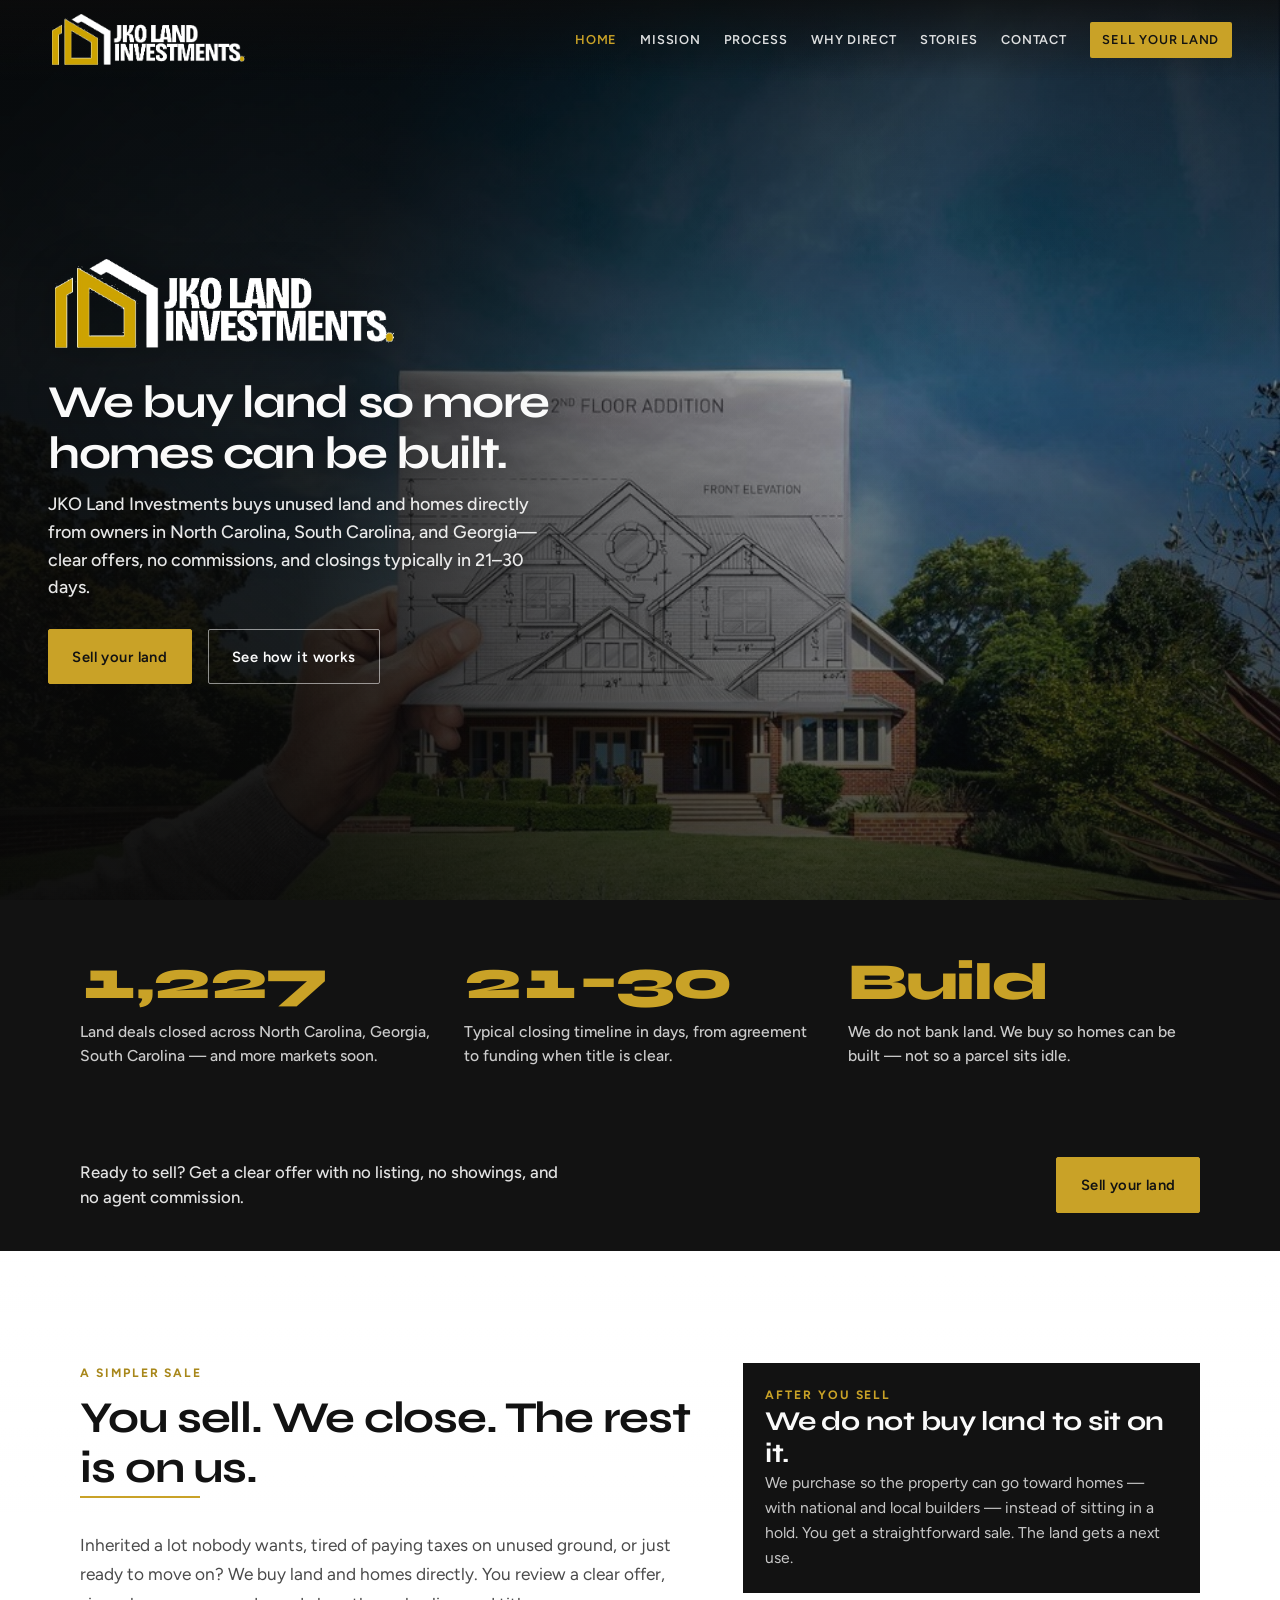
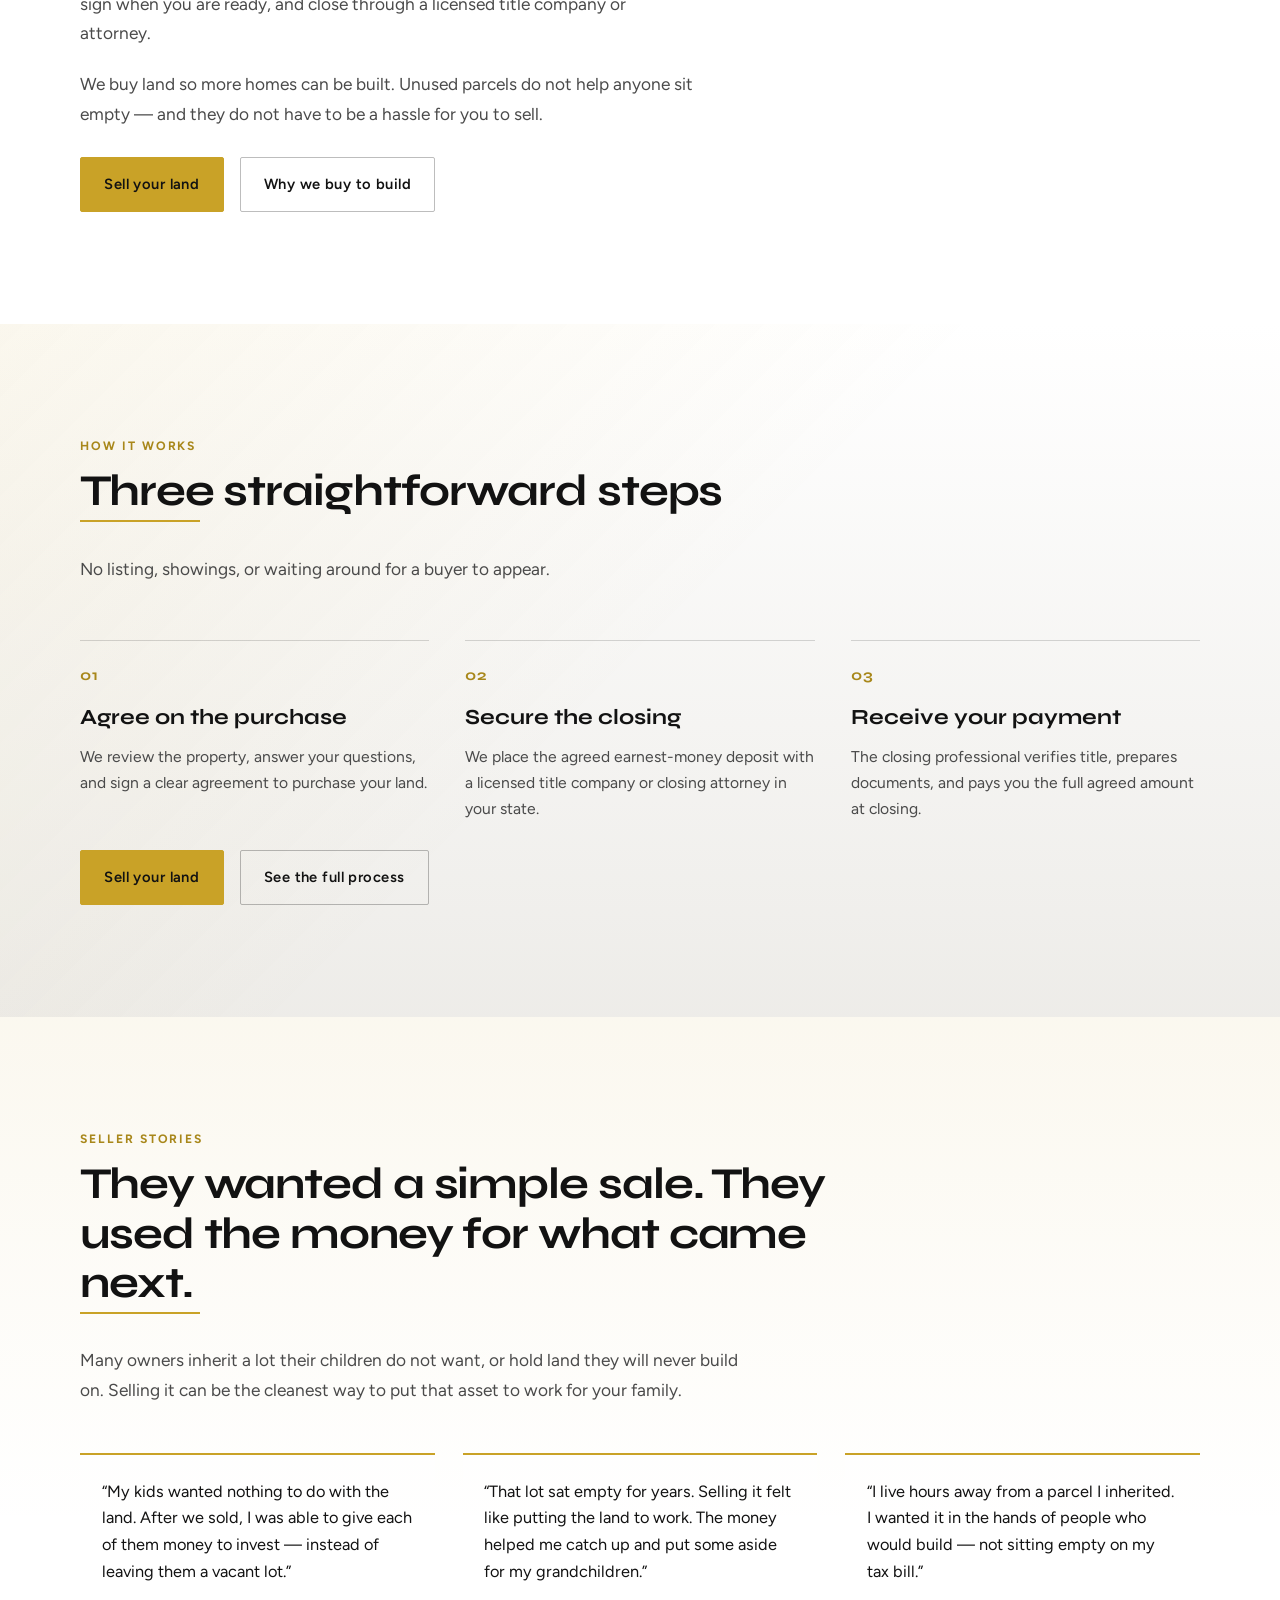
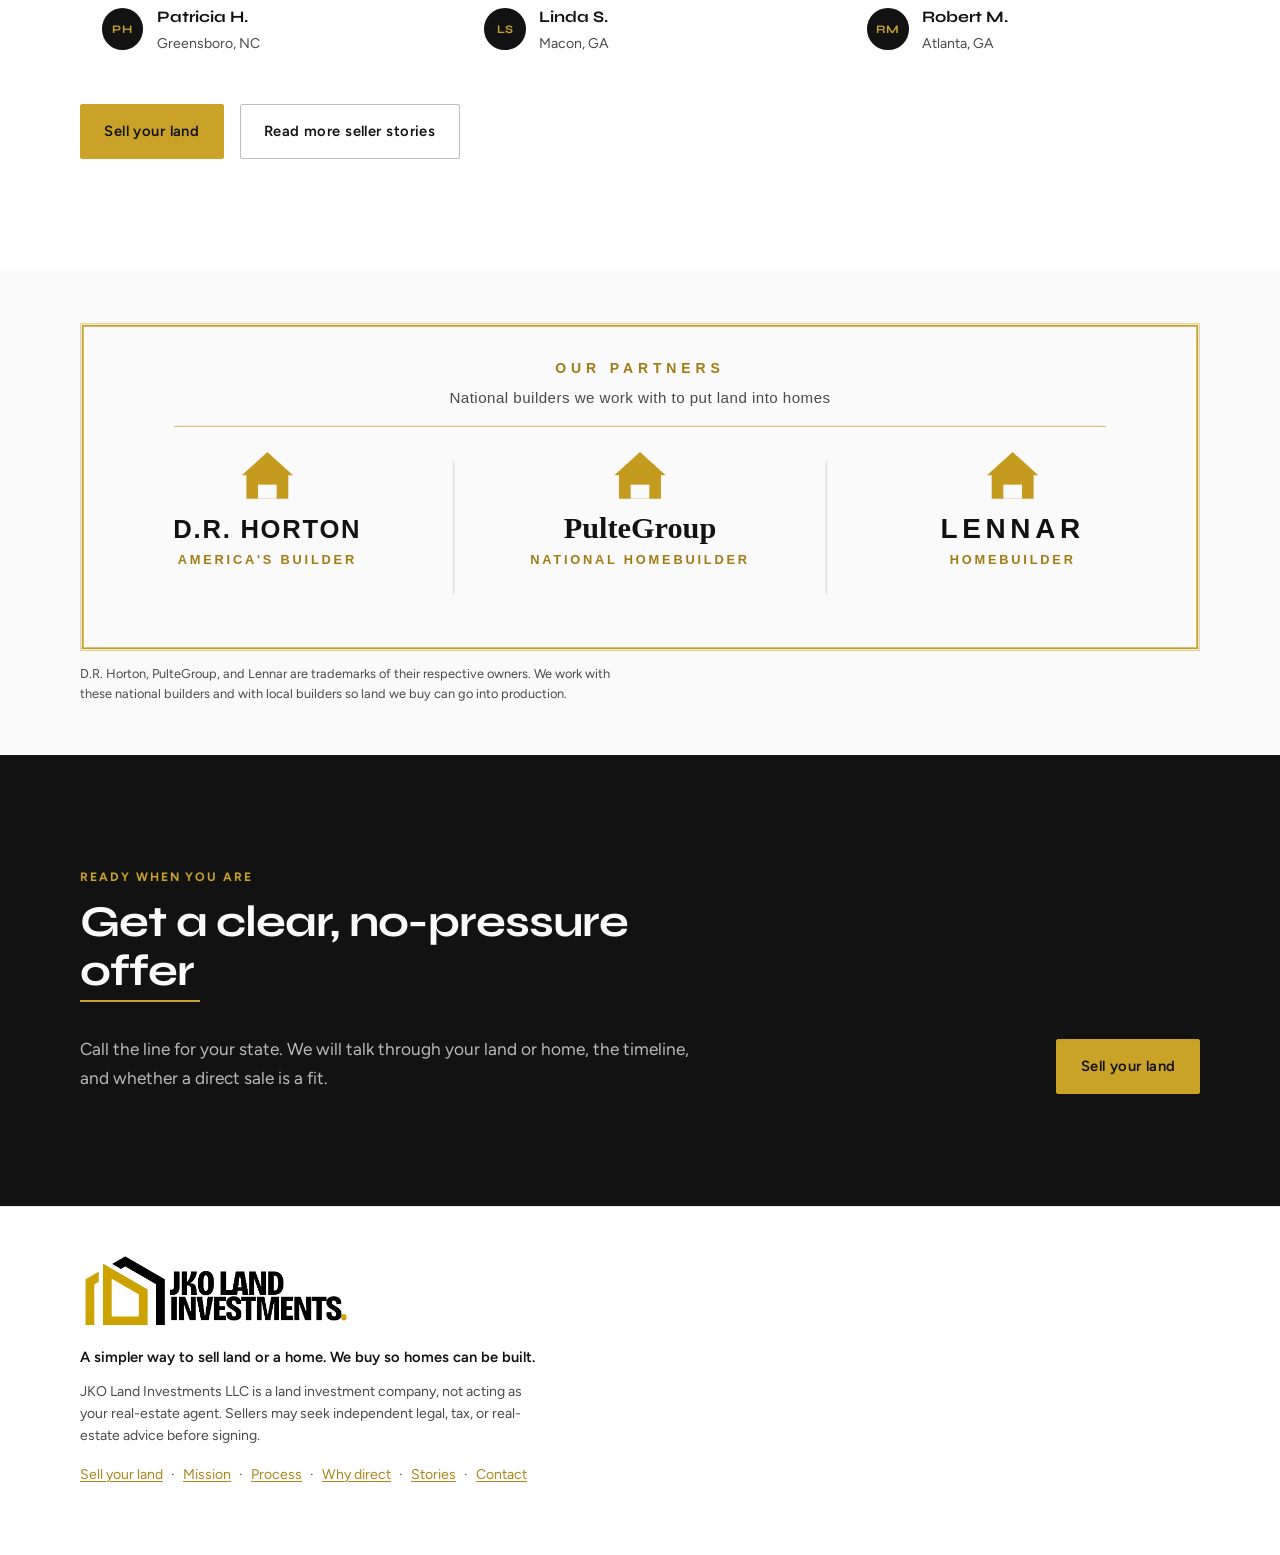
==== index.html @ 787c2e0c "Point SEO canonicals and sitemap at jkolandinvestments.com. Co-authored-by: Cursor <cursoragent@curs" ====
<!DOCTYPE html>
<html lang="en">
  <head>
    <meta charset="UTF-8" />
    <meta name="viewport" content="width=device-width, initial-scale=1.0" />
    <script>
      document.documentElement.classList.add("js");
    </script>
    <title>We Buy Land in NC, SC &amp; GA | JKO Land Investments</title>
    <meta
      name="description"
      content="JKO Land Investments buys unused land and homes directly from owners in North Carolina, South Carolina, and Georgia. Clear offers, no commissions, and typical closings in 21–30 days—so more homes can be built."
    />
    <meta
      name="keywords"
      content="sell land, buy land, we buy land, North Carolina, South Carolina, Georgia, vacant land, sell lot, cash offer for land, JKO Land Investments"
    />
    <link rel="canonical" href="https://jkolandinvestments.com/" />
    <meta name="robots" content="index, follow" />
    <meta property="og:type" content="website" />
    <meta property="og:site_name" content="JKO Land Investments" />
    <meta property="og:locale" content="en_US" />
    <meta property="og:url" content="https://jkolandinvestments.com/" />
    <meta
      property="og:title"
      content="We Buy Land in NC, SC &amp; GA | JKO Land Investments"
    />
    <meta
      property="og:description"
      content="Sell unused land or a home directly to JKO Land Investments. Clear offers, no agent commissions, typical 21–30 day closings in North Carolina, South Carolina, and Georgia."
    />
    <meta property="og:image" content="https://jkolandinvestments.com/assets/hero.jpg" />
    <meta property="og:image:alt" content="JKO Land Investments — we buy land so more homes can be built" />
    <meta name="twitter:card" content="summary_large_image" />
    <meta
      name="twitter:title"
      content="We Buy Land in NC, SC &amp; GA | JKO Land Investments"
    />
    <meta
      name="twitter:description"
      content="Sell unused land or a home directly to JKO Land Investments. Clear offers, no commissions, typical 21–30 day closings."
    />
    <meta name="twitter:image" content="https://jkolandinvestments.com/assets/hero.jpg" />
    <link rel="icon" href="assets/logo.png" type="image/png" />
    <link rel="apple-touch-icon" href="assets/logo.png" />
    <script type="application/ld+json">
      {
        "@context": "https://schema.org",
        "@graph": [
          {
            "@type": "Organization",
            "@id": "https://jkolandinvestments.com/#organization",
            "name": "JKO Land Investments",
            "alternateName": "JKO Land Investments LLC",
            "legalName": "JKO Land Investments LLC",
            "url": "https://jkolandinvestments.com/",
            "logo": "https://jkolandinvestments.com/assets/logo.png",
            "image": "https://jkolandinvestments.com/assets/hero.jpg",
            "description": "JKO Land Investments is a land investment company that buys unused land and homes directly from owners in North Carolina, South Carolina, and Georgia so more homes can be built. Clear offers, no listing commissions, and closings through a licensed title company or attorney—typically in 21–30 days.",
            "areaServed": [
              { "@type": "State", "name": "North Carolina" },
              { "@type": "State", "name": "South Carolina" },
              { "@type": "State", "name": "Georgia" }
            ],
            "contactPoint": [
              {
                "@type": "ContactPoint",
                "telephone": "+1-980-777-7839",
                "contactType": "sales",
                "areaServed": "US-NC",
                "availableLanguage": "English"
              },
              {
                "@type": "ContactPoint",
                "telephone": "+1-470-970-6388",
                "contactType": "sales",
                "areaServed": "US-GA",
                "availableLanguage": "English"
              },
              {
                "@type": "ContactPoint",
                "telephone": "+1-854-746-9535",
                "contactType": "sales",
                "areaServed": "US-SC",
                "availableLanguage": "English"
              }
            ],
            "knowsAbout": [
              "buying vacant land",
              "direct land purchase",
              "selling inherited land",
              "residential land for home building"
            ]
          },
          {
            "@type": "WebSite",
            "@id": "https://jkolandinvestments.com/#website",
            "url": "https://jkolandinvestments.com/",
            "name": "JKO Land Investments",
            "description": "We buy land in North Carolina, South Carolina, and Georgia so more homes can be built.",
            "publisher": { "@id": "https://jkolandinvestments.com/#organization" },
            "inLanguage": "en-US"
          },
          {
            "@type": "WebPage",
            "@id": "https://jkolandinvestments.com/#webpage",
            "url": "https://jkolandinvestments.com/",
            "name": "We Buy Land in NC, SC & GA | JKO Land Investments",
            "isPartOf": { "@id": "https://jkolandinvestments.com/#website" },
            "about": { "@id": "https://jkolandinvestments.com/#organization" },
            "description": "JKO Land Investments buys unused land and homes directly from owners in North Carolina, South Carolina, and Georgia. Clear offers, no commissions, and typical closings in 21–30 days—so more homes can be built.",
            "inLanguage": "en-US"
          }
        ]
      }
    </script>
    <link rel="preconnect" href="https://fonts.googleapis.com" />
    <link rel="preconnect" href="https://fonts.gstatic.com" crossorigin />
    <link
      href="https://fonts.googleapis.com/css2?family=Figtree:wght@400;500;600;700&family=Syne:wght@600;700;800&display=swap"
      rel="stylesheet"
    />
    <link rel="stylesheet" href="styles.css?v=20260908jko" />
    <script defer src="script.js?v=20260908jko"></script>
  </head>
  <body>
    <a class="skip-link" href="#main">Skip to content</a>
    <header class="site-header site-header-home" data-header>
      <a class="site-brand" href="index.html" aria-label="JKO Land Investments home">
        <img
          class="brand-light"
          src="assets/logo-light.png"
          alt=""
          width="799"
          height="318"
        />
        <img
          class="brand-dark"
          src="assets/logo.png"
          alt=""
          width="799"
          height="318"
        />
      </a>
      <button
        class="nav-toggle"
        type="button"
        aria-expanded="false"
        aria-controls="site-nav"
        aria-label="Open menu"
      >
        <span class="nav-toggle-bars" aria-hidden="true">
          <span></span><span></span><span></span>
        </span>
      </button>
      <nav id="site-nav" class="site-nav" aria-label="Primary">
        <a href="index.html" aria-current="page">Home</a>
        <a href="mission.html">Mission</a>
        <a href="process.html">Process</a>
        <a href="why-direct.html">Why direct</a>
        <a href="stories.html">Stories</a>
        <a href="contact.html">Contact</a>
        <a class="nav-cta" href="contact.html">Sell your land</a>
      </nav>
    </header>

    <main id="main">
      <section class="hero" aria-label="Welcome">
        <div class="hero-media" aria-hidden="true">
          <img
            class="hero-image"
            src="assets/hero.jpg"
            alt=""
            width="974"
            height="1024"
          />
          <div class="hero-veil"></div>
        </div>
        <div class="hero-content">
          <img
            class="hero-logo"
            src="assets/logo-light.png"
            alt="JKO Land Investments"
            width="799"
            height="318"
          />
          <h1>We buy land so more homes can be built.</h1>
          <p class="lede">
            JKO Land Investments buys unused land and homes directly from owners in North
            Carolina, South Carolina, and Georgia—clear offers, no commissions,
            and closings typically in 21–30 days.
          </p>
          <div class="cta-group">
            <a class="btn btn-primary" href="contact.html">Sell your land</a>
            <a class="btn btn-ghost" href="process.html">See how it works</a>
          </div>
        </div>
      </section>

      <section class="section proof" aria-label="Company snapshot">
        <div class="section-inner proof-grid reveal" data-reveal>
          <div class="proof-item">
            <p class="proof-value">1,227</p>
            <p class="proof-label">
              Land deals closed across North Carolina, Georgia, South Carolina —
              and more markets soon.
            </p>
          </div>
          <div class="proof-item">
            <p class="proof-value">21–30</p>
            <p class="proof-label">
              Typical closing timeline in days, from agreement to funding when
              title is clear.
            </p>
          </div>
          <div class="proof-item">
            <p class="proof-value proof-value-text">Build</p>
            <p class="proof-label">
              We do not bank land. We buy so homes can be built — not so a
              parcel sits idle.
            </p>
          </div>
        </div>
      </section>

      <section class="cta-band" aria-label="Sell your land">
        <div class="cta-band-inner reveal" data-reveal>
          <p>
            Ready to sell? Get a clear offer with no listing, no showings, and
            no agent commission.
          </p>
          <a class="btn btn-primary" href="contact.html">Sell your land</a>
        </div>
      </section>

      <section class="section about">
        <div class="section-inner">
          <div class="mission-split">
            <header class="section-header reveal" data-reveal>
              <p class="eyebrow">A simpler sale</p>
              <h2 class="section-title" data-title>
                You sell. We close. The rest is on us.
              </h2>
              <p class="section-lede">
                Inherited a lot nobody wants, tired of paying taxes on unused
                ground, or just ready to move on? We buy land and homes
                directly. You review a clear offer, sign when you are ready, and
                close through a licensed title company or attorney.
              </p>
              <p class="section-lede">
                We buy land so more homes can be built. Unused parcels do not
                help anyone sit empty — and they do not have to be a hassle for
                you to sell.
              </p>
              <p class="section-footer-link">
                <a class="btn btn-primary" href="contact.html">Sell your land</a>
                <a class="btn btn-ghost-ink" href="mission.html"
                  >Why we buy to build</a
                >
              </p>
            </header>
            <aside class="pledge reveal" data-reveal style="--delay: 120ms">
              <p class="pledge-kicker">After you sell</p>
              <p class="pledge-title">We do not buy land to sit on it.</p>
              <p class="pledge-body">
                We purchase so the property can go toward homes — with national
                and local builders — instead of sitting in a hold. You get a
                straightforward sale. The land gets a next use.
              </p>
            </aside>
          </div>
        </div>
      </section>

      <section class="section process">
        <div class="section-inner">
          <header class="section-header reveal" data-reveal>
            <p class="eyebrow">How it works</p>
            <h2 class="section-title" data-title>Three straightforward steps</h2>
            <p class="section-lede">
              No listing, showings, or waiting around for a buyer to appear.
            </p>
          </header>

          <ol class="steps">
            <li class="step reveal" data-reveal style="--delay: 0ms">
              <span class="step-index" aria-hidden="true">01</span>
              <h3>Agree on the purchase</h3>
              <p>
                We review the property, answer your questions, and sign a clear
                agreement to purchase your land.
              </p>
            </li>
            <li class="step reveal" data-reveal style="--delay: 120ms">
              <span class="step-index" aria-hidden="true">02</span>
              <h3>Secure the closing</h3>
              <p>
                We place the agreed earnest-money deposit with a licensed title
                company or closing attorney in your state.
              </p>
            </li>
            <li class="step reveal" data-reveal style="--delay: 240ms">
              <span class="step-index" aria-hidden="true">03</span>
              <h3>Receive your payment</h3>
              <p>
                The closing professional verifies title, prepares documents, and
                pays you the full agreed amount at closing.
              </p>
            </li>
          </ol>
          <p class="section-footer-link reveal" data-reveal>
            <a class="btn btn-primary" href="contact.html">Sell your land</a>
            <a class="btn btn-ghost-ink" href="process.html"
              >See the full process</a
            >
          </p>
        </div>
      </section>

      <section class="section trust">
        <div class="section-inner">
          <header class="section-header reveal" data-reveal>
            <p class="eyebrow">Seller stories</p>
            <h2 class="section-title" data-title>
              They wanted a simple sale. They used the money for what came next.
            </h2>
            <p class="section-lede">
              Many owners inherit a lot their children do not want, or hold land
              they will never build on. Selling it can be the cleanest way to
              put that asset to work for your family.
            </p>
          </header>

          <div class="stories-preview">
            <article class="story-card reveal" data-reveal>
              <p class="story-quote">
                “My kids wanted nothing to do with the land. After we sold, I
                was able to give each of them money to invest — instead of
                leaving them a vacant lot.”
              </p>
              <footer>
                <span class="story-avatar" aria-hidden="true">PH</span>
                <cite>
                  <strong>Patricia H.</strong>
                  <span>Greensboro, NC</span>
                </cite>
              </footer>
            </article>
            <article class="story-card reveal" data-reveal style="--delay: 80ms">
              <p class="story-quote">
                “That lot sat empty for years. Selling it felt like putting the
                land to work. The money helped me catch up and put some aside
                for my grandchildren.”
              </p>
              <footer>
                <span class="story-avatar" aria-hidden="true">LS</span>
                <cite>
                  <strong>Linda S.</strong>
                  <span>Macon, GA</span>
                </cite>
              </footer>
            </article>
            <article
              class="story-card reveal"
              data-reveal
              style="--delay: 160ms"
            >
              <p class="story-quote">
                “I live hours away from a parcel I inherited. I wanted it in the
                hands of people who would build — not sitting empty on my tax
                bill.”
              </p>
              <footer>
                <span class="story-avatar" aria-hidden="true">RM</span>
                <cite>
                  <strong>Robert M.</strong>
                  <span>Atlanta, GA</span>
                </cite>
              </footer>
            </article>
          </div>
          <p class="section-footer-link reveal" data-reveal>
            <a class="btn btn-primary" href="contact.html">Sell your land</a>
            <a class="btn btn-ghost-ink" href="stories.html"
              >Read more seller stories</a
            >
          </p>
        </div>
      </section>

      <section class="partners" aria-label="Builder partners">
        <div class="partners-inner reveal" data-reveal>
          <img
            class="partners-graphic"
            src="assets/builder-partners.svg"
            alt="Our partners: D.R. Horton, PulteGroup, and Lennar"
            width="960"
            height="280"
          />
          <p class="partners-note">
            D.R. Horton, PulteGroup, and Lennar are trademarks of their
            respective owners. We work with these national builders and with
            local builders so land we buy can go into production.
          </p>
        </div>
      </section>

      <section class="section guide">
        <div class="section-inner guide-inner reveal" data-reveal>
          <div>
            <p class="eyebrow">Ready when you are</p>
            <h2 class="section-title" data-title>
              Get a clear, no-pressure offer
            </h2>
            <p class="section-lede">
              Call the line for your state. We will talk through your land or
              home, the timeline, and whether a direct sale is a fit.
            </p>
          </div>
          <a class="btn btn-primary" href="contact.html">Sell your land</a>
        </div>
      </section>
    </main>

    <footer class="site-footer">
      <div class="footer-inner">
        <a class="footer-logo" href="index.html" aria-label="JKO Land Investments home">
          <img src="assets/logo.png" alt="JKO Land Investments" width="799" height="318" />
        </a>
        <p class="footer-tag">
          A simpler way to sell land or a home. We buy so homes can be built.
        </p>
        <p class="footer-legal">
          JKO Land Investments LLC is a land investment company,
          not acting as your real-estate agent. Sellers may seek independent
          legal, tax, or real-estate advice before signing.
        </p>
        <p class="footer-links">
          <a href="contact.html">Sell your land</a>
          <span class="footer-sep" aria-hidden="true">·</span>
          <a href="mission.html">Mission</a>
          <span class="footer-sep" aria-hidden="true">·</span>
          <a href="process.html">Process</a>
          <span class="footer-sep" aria-hidden="true">·</span>
          <a href="why-direct.html">Why direct</a>
          <span class="footer-sep" aria-hidden="true">·</span>
          <a href="stories.html">Stories</a>
          <span class="footer-sep" aria-hidden="true">·</span>
          <a href="contact.html">Contact</a>
        </p>
        <p class="footer-links">
        </p>
      </div>
    </footer>
  </body>
</html>
---- styles.css ----
:root {
  --ink: #121212;
  --ink-soft: #4a4a4a;
  --gold: #c9a227;
  --gold-deep: #a8871a;
  --paper: #f3f2ef;
  --paper-deep: #e6e4df;
  --white: #fafafa;
  --veil: rgba(12, 12, 12, 0.48);
  --font-display: "Syne", "Avenir Next", sans-serif;
  --font-body: "Figtree", "Helvetica Neue", sans-serif;
  --ease: cubic-bezier(0.22, 1, 0.36, 1);
  --space: clamp(1.25rem, 4vw, 3rem);
  --max: 70rem;
}

*,
*::before,
*::after {
  box-sizing: border-box;
}

html {
  scroll-behavior: smooth;
}

body {
  margin: 0;
  font-family: var(--font-body);
  font-weight: 400;
  font-size: 1.0625rem;
  line-height: 1.65;
  color: var(--ink);
  background:
    radial-gradient(ellipse 70% 45% at 85% 8%, rgba(197, 155, 31, 0.12), transparent 55%),
    radial-gradient(ellipse 55% 40% at 0% 60%, rgba(18, 18, 18, 0.04), transparent 50%),
    linear-gradient(180deg, var(--paper) 0%, var(--paper-deep) 100%);
  background-attachment: fixed;
  -webkit-font-smoothing: antialiased;
}

img {
  max-width: 100%;
  display: block;
}

a {
  color: inherit;
  text-decoration: none;
}

/* —— Skip link —— */
.skip-link {
  position: absolute;
  left: var(--space);
  top: -5rem;
  z-index: 40;
  padding: 0.65rem 1rem;
  background: var(--gold);
  color: var(--ink);
  font-weight: 700;
  font-size: 0.88rem;
}

.skip-link:focus {
  top: 0.75rem;
}

/* —— Header —— */
.site-header {
  position: fixed;
  inset: 0 0 auto;
  z-index: 20;
  display: flex;
  align-items: center;
  justify-content: space-between;
  gap: 1rem;
  padding: 0.65rem var(--space);
  background: linear-gradient(
    180deg,
    rgba(12, 12, 12, 0.72) 0%,
    rgba(12, 12, 12, 0) 100%
  );
  transition:
    background 0.35s var(--ease),
    border-color 0.35s var(--ease);
}

.site-brand {
  position: relative;
  z-index: 22;
  display: block;
  width: clamp(8.5rem, 28vw, 12.5rem);
  flex-shrink: 0;
}

.site-brand img {
  width: 100%;
  height: auto;
  object-fit: contain;
}

.brand-dark {
  display: none;
}

.nav-toggle {
  display: none;
  position: relative;
  z-index: 22;
  width: 2.6rem;
  height: 2.6rem;
  padding: 0;
  border: 0;
  background: transparent;
  cursor: pointer;
}

.nav-toggle-bars {
  display: block;
  position: relative;
  width: 1.2rem;
  height: 0.75rem;
  margin: 0 auto;
}

.nav-toggle-bars span {
  position: absolute;
  left: 0;
  right: 0;
  height: 2px;
  background: var(--white);
  transition:
    transform 0.3s var(--ease),
    opacity 0.3s var(--ease),
    top 0.3s var(--ease),
    background 0.3s var(--ease);
}

.nav-toggle-bars span:nth-child(1) {
  top: 0;
}

.nav-toggle-bars span:nth-child(2) {
  top: 5px;
}

.nav-toggle-bars span:nth-child(3) {
  top: 10px;
}

.nav-toggle[aria-expanded="true"] .nav-toggle-bars span:nth-child(1) {
  top: 5px;
  transform: rotate(45deg);
}

.nav-toggle[aria-expanded="true"] .nav-toggle-bars span:nth-child(2) {
  opacity: 0;
}

.nav-toggle[aria-expanded="true"] .nav-toggle-bars span:nth-child(3) {
  top: 5px;
  transform: rotate(-45deg);
}

.site-nav {
  display: flex;
  flex-wrap: nowrap;
  justify-content: flex-end;
  align-items: center;
  gap: clamp(0.75rem, 1.8vw, 1.55rem);
  color: var(--white);
}

.site-nav a {
  font-size: clamp(0.68rem, 1.35vw, 0.8rem);
  font-weight: 600;
  letter-spacing: 0.06em;
  text-transform: uppercase;
  opacity: 0.88;
  white-space: nowrap;
  transition:
    opacity 0.25s var(--ease),
    color 0.25s var(--ease);
}

.site-nav a:hover,
.site-nav a:focus-visible,
.site-nav a[aria-current="page"] {
  opacity: 1;
}

.site-nav a[aria-current="page"] {
  color: var(--gold);
}

.nav-cta {
  display: inline-flex;
  align-items: center;
  justify-content: center;
  padding: 0.48rem 0.8rem;
  background: var(--gold);
  color: var(--ink) !important;
  opacity: 1 !important;
  letter-spacing: 0.05em;
  border-radius: 2px;
}

.nav-cta:hover,
.nav-cta:focus-visible {
  background: var(--gold-deep);
  color: var(--white) !important;
}

.site-header-solid .nav-cta,
.site-header-home.is-scrolled .nav-cta,
.site-header-home.is-nav-open .nav-cta {
  background: var(--gold);
  color: var(--ink) !important;
}

.site-header-solid,
.site-header-home.is-scrolled,
.site-header-home.is-nav-open {
  background: rgba(243, 242, 239, 0.96);
  border-bottom: 1px solid rgba(18, 18, 18, 0.08);
  backdrop-filter: blur(10px);
}

.site-header-solid .site-nav,
.site-header-home.is-scrolled .site-nav,
.site-header-home.is-nav-open .site-nav {
  color: var(--ink);
}

.site-header-solid .site-nav a[aria-current="page"],
.site-header-home.is-scrolled .site-nav a[aria-current="page"],
.site-header-home.is-nav-open .site-nav a[aria-current="page"] {
  color: var(--gold-deep);
}

.site-header-solid .brand-light,
.site-header-home.is-scrolled .brand-light,
.site-header-home.is-nav-open .brand-light {
  display: none;
}

.site-header-solid .brand-dark,
.site-header-home.is-scrolled .brand-dark,
.site-header-home.is-nav-open .brand-dark {
  display: block;
}

.site-header-solid .nav-toggle-bars span,
.site-header-home.is-scrolled .nav-toggle-bars span,
.site-header-home.is-nav-open .nav-toggle-bars span {
  background: var(--ink);
}

/* —— Hero —— */
.hero {
  position: relative;
  min-height: 100svh;
  display: grid;
  align-items: center;
  padding: clamp(5.5rem, 12vh, 7.5rem) var(--space) clamp(3rem, 8vh, 4.5rem);
  color: var(--white);
  overflow: hidden;
}

.hero-media {
  position: absolute;
  inset: 0;
  z-index: 0;
}

.hero-image {
  width: 100%;
  height: 115%;
  object-fit: cover;
  object-position: 78% 28%;
  will-change: transform;
}

.hero-veil {
  position: absolute;
  inset: 0;
  background:
    linear-gradient(
      100deg,
      rgba(8, 8, 8, 0.92) 0%,
      rgba(8, 8, 8, 0.82) 28%,
      rgba(8, 8, 8, 0.45) 48%,
      rgba(8, 8, 8, 0.2) 68%,
      rgba(8, 8, 8, 0.4) 100%
    ),
    linear-gradient(
      180deg,
      rgba(8, 8, 8, 0.5) 0%,
      transparent 42%,
      rgba(8, 8, 8, 0.75) 100%
    );
}

.hero-content {
  position: relative;
  z-index: 1;
  max-width: min(40rem, 100%);
  animation: hero-rise 1.1s var(--ease) both;
}

.hero-logo {
  display: block;
  width: clamp(14rem, 48vw, 22rem);
  max-width: 100%;
  height: auto;
  margin: 0 0 1.35rem;
  object-fit: contain;
  object-position: left center;
  filter: drop-shadow(0 2px 18px rgba(0, 0, 0, 0.35));
}

.hero h1 {
  font-family: var(--font-display);
  font-size: clamp(1.85rem, 4.2vw, 2.85rem);
  font-weight: 700;
  line-height: 1.12;
  letter-spacing: -0.03em;
  margin: 0 0 0.7rem;
  max-width: 16ch;
  text-shadow: 0 2px 24px rgba(0, 0, 0, 0.35);
}

.hero-purpose {
  margin: 0 0 0.85rem;
  font-family: var(--font-display);
  font-size: clamp(1.05rem, 2.1vw, 1.28rem);
  font-weight: 700;
  line-height: 1.3;
  color: var(--gold);
  max-width: 28ch;
  text-shadow: 0 1px 14px rgba(0, 0, 0, 0.35);
}

.lede {
  margin: 0 0 1.75rem;
  font-weight: 500;
  font-size: clamp(1.02rem, 2vw, 1.12rem);
  max-width: 42ch;
  line-height: 1.55;
  color: rgba(250, 250, 250, 0.92);
  text-shadow: 0 1px 14px rgba(0, 0, 0, 0.35);
}

.cta-group {
  display: flex;
  flex-wrap: wrap;
  gap: 0.75rem 1rem;
}

.btn {
  display: inline-flex;
  align-items: center;
  justify-content: center;
  padding: 0.9rem 1.45rem;
  font-family: var(--font-body);
  font-size: 0.92rem;
  font-weight: 600;
  letter-spacing: 0.03em;
  border-radius: 2px;
  border: 1px solid transparent;
  transition:
    background 0.3s var(--ease),
    color 0.3s var(--ease),
    border-color 0.3s var(--ease),
    transform 0.3s var(--ease);
}

.btn:hover,
.btn:focus-visible {
  transform: translateY(-1px);
}

.btn-primary {
  background: var(--gold);
  color: var(--ink);
  border-color: var(--gold);
}

.btn-primary:hover,
.btn-primary:focus-visible {
  background: var(--gold-deep);
  border-color: var(--gold-deep);
  color: var(--white);
}

.btn-ghost {
  background: transparent;
  color: var(--white);
  border-color: rgba(250, 250, 250, 0.55);
}

.btn-ghost:hover,
.btn-ghost:focus-visible {
  border-color: var(--white);
  background: rgba(250, 250, 250, 0.08);
}

.btn-ghost-ink {
  background: transparent;
  color: var(--ink);
  border-color: rgba(18, 18, 18, 0.28);
}

.btn-ghost-ink:hover,
.btn-ghost-ink:focus-visible {
  border-color: var(--ink);
  background: rgba(18, 18, 18, 0.04);
}

@keyframes hero-rise {
  from {
    opacity: 0;
    transform: translateY(1.25rem);
  }
  to {
    opacity: 1;
    transform: translateY(0);
  }
}

/* —— Sections —— */
.section {
  padding: clamp(4.5rem, 11vw, 7rem) var(--space);
}

.section-inner {
  max-width: var(--max);
  margin: 0 auto;
}

.section-header {
  max-width: 48rem;
}

.eyebrow {
  margin: 0 0 0.65rem;
  font-size: 0.76rem;
  font-weight: 700;
  letter-spacing: 0.16em;
  text-transform: uppercase;
  color: var(--gold-deep);
}

.section-title {
  position: relative;
  display: inline-block;
  font-family: var(--font-display);
  font-size: clamp(1.9rem, 4.2vw, 2.75rem);
  font-weight: 700;
  line-height: 1.12;
  letter-spacing: -0.025em;
  margin: 0 0 1.1rem;
  color: var(--ink);
}

.section-title::after {
  content: "";
  position: absolute;
  left: 0;
  bottom: -0.4rem;
  width: min(100%, 7.5rem);
  height: 2px;
  background: var(--gold);
  transform: scaleX(0);
  transform-origin: left center;
  transition: transform 0.9s var(--ease);
}

.section-title.is-drawn::after {
  transform: scaleX(1);
}

.section-lede {
  margin: 1.35rem 0 0;
  color: var(--ink-soft);
  font-size: 1.08rem;
  max-width: 62ch;
  line-height: 1.7;
}

.contact-lede {
  color: rgba(250, 250, 250, 0.72);
}

.team-copy {
  margin: 1.35rem 0 0;
  display: grid;
  gap: 1rem;
  max-width: 62ch;
  color: var(--ink-soft);
  font-size: 1.08rem;
  line-height: 1.7;
}

.team-copy p {
  margin: 0;
}

/* —— Proof strip —— */
.proof {
  padding: clamp(2.5rem, 5vw, 3.25rem) var(--space);
  background: var(--ink);
  color: var(--white);
}

.proof-grid {
  display: grid;
  gap: clamp(1.75rem, 4vw, 2.5rem);
  align-items: start;
}

@media (min-width: 720px) {
  .proof-grid {
    grid-template-columns: repeat(3, minmax(0, 1fr));
    gap: 2.5rem 2rem;
  }
}

.proof-item {
  display: grid;
  gap: 0.75rem;
  min-width: 0;
}

.proof-value {
  margin: 0;
  display: flex;
  align-items: flex-end;
  min-height: 3.5rem;
  font-family: var(--font-display);
  font-size: clamp(2.5rem, 5.5vw, 3.5rem);
  font-weight: 800;
  letter-spacing: -0.03em;
  color: var(--gold);
  line-height: 1;
  font-variant-numeric: tabular-nums;
}

.proof-value-text {
  font-size: clamp(2.35rem, 5vw, 3.25rem);
  letter-spacing: -0.025em;
}

.proof-label {
  margin: 0;
  font-size: 0.98rem;
  line-height: 1.5;
  font-weight: 500;
  color: rgba(250, 250, 250, 0.8);
  max-width: none;
}

/* —— About —— */
.about {
  background:
    linear-gradient(180deg, rgba(255, 255, 255, 0.55), transparent 40%),
    transparent;
}

/* —— Process steps —— */
.process {
  background:
    linear-gradient(135deg, rgba(197, 155, 31, 0.08), transparent 50%),
    linear-gradient(180deg, transparent, rgba(230, 228, 223, 0.7));
}

.steps {
  list-style: none;
  margin: clamp(2.5rem, 6vw, 3.5rem) 0 0;
  padding: 0;
  display: grid;
  gap: clamp(2rem, 5vw, 2.75rem);
}

@media (min-width: 800px) {
  .steps {
    grid-template-columns: repeat(3, 1fr);
    gap: 2.25rem;
  }
}

.step {
  margin: 0;
  padding: 1.35rem 0 0;
  border-top: 1px solid rgba(18, 18, 18, 0.16);
}

.step-index {
  display: block;
  font-family: var(--font-display);
  font-size: 0.95rem;
  font-weight: 700;
  color: var(--gold-deep);
  margin-bottom: 0.75rem;
  letter-spacing: 0.06em;
}

.step h3 {
  font-family: var(--font-display);
  font-size: 1.35rem;
  font-weight: 700;
  margin: 0 0 0.55rem;
}

.step p {
  margin: 0;
  color: var(--ink-soft);
  font-size: 0.98rem;
}

/* —— Compare —— */
.compare-grid {
  margin-top: clamp(2.25rem, 5vw, 3rem);
  display: grid;
  gap: clamp(2rem, 4vw, 3rem);
}

@media (min-width: 800px) {
  .compare-grid {
    grid-template-columns: 1fr 1fr;
  }
}

.compare-col h3 {
  font-family: var(--font-display);
  font-size: 1.2rem;
  font-weight: 700;
  margin: 0 0 1rem;
  padding-bottom: 0.75rem;
  border-bottom: 2px solid rgba(18, 18, 18, 0.12);
}

.compare-col-accent h3 {
  border-bottom-color: var(--gold);
  color: var(--ink);
}

.compare-col ul {
  list-style: none;
  margin: 0;
  padding: 0;
  display: grid;
  gap: 0.85rem;
}

.compare-list li {
  position: relative;
  padding-left: 1.85rem;
  color: var(--ink-soft);
  font-size: 1.02rem;
  line-height: 1.45;
  font-weight: 500;
}

.compare-list li::before {
  position: absolute;
  left: 0;
  top: 0.05em;
  font-family: var(--font-display);
  font-size: 1.15rem;
  font-weight: 800;
  line-height: 1;
}

.compare-list-yes li::before {
  content: "✓";
  color: var(--gold-deep);
}

.compare-list-no li::before {
  content: "✕";
  color: #8a3a3a;
}

.fine-print {
  margin: 1.75rem 0 0;
  font-size: 0.82rem;
  color: var(--ink-soft);
  max-width: 62ch;
  line-height: 1.55;
}

/* —— Trust —— */
.trust {
  background: linear-gradient(180deg, rgba(197, 155, 31, 0.07), transparent 60%);
}

.trust-list {
  list-style: none;
  margin: clamp(2.25rem, 5vw, 3rem) 0 0;
  padding: 0;
  display: grid;
  gap: clamp(1.5rem, 3vw, 2rem);
}

@media (min-width: 720px) {
  .trust-list {
    grid-template-columns: 1fr 1fr;
  }
}

.trust-list li {
  padding-top: 1.1rem;
  border-top: 1px solid rgba(18, 18, 18, 0.14);
}

.trust-list h3 {
  font-family: var(--font-display);
  font-size: 1.2rem;
  font-weight: 700;
  margin: 0 0 0.4rem;
}

.trust-list p {
  margin: 0;
  color: var(--ink-soft);
}

/* —— Seller guide CTA —— */
.guide {
  background: var(--ink);
  color: var(--white);
}

.guide .eyebrow {
  color: var(--gold);
}

.guide .section-title {
  color: var(--white);
}

.guide .section-title::after {
  background: var(--gold);
}

.guide .section-lede {
  color: rgba(250, 250, 250, 0.72);
}

.guide-inner {
  display: flex;
  flex-wrap: wrap;
  align-items: flex-end;
  justify-content: space-between;
  gap: 1.75rem 2.5rem;
}

.guide-inner .section-header,
.guide-inner > div {
  max-width: 40rem;
}

/* —— Contact —— */
.contact {
  background:
    linear-gradient(180deg, rgba(18, 18, 18, 0.03), transparent),
    var(--paper-deep);
  color: var(--ink);
}

.contact .eyebrow {
  color: var(--gold-deep);
}

.contact .section-title {
  color: var(--ink);
}

.contact .section-title::after {
  background: var(--gold);
}

.contact-lede {
  color: var(--ink-soft);
}

.contact-plain {
  background: transparent;
  padding-top: 0.5rem;
}

.contact .phone-list li {
  border-top-color: rgba(18, 18, 18, 0.14);
}

.contact .phone-region {
  color: var(--ink-soft);
}

.contact .phone-number {
  color: var(--ink);
}

.contact .phone-number:hover,
.contact .phone-number:focus-visible {
  color: var(--gold-deep);
}

.contact .partners-line {
  border-top-color: rgba(197, 155, 31, 0.55);
}

.contact .partners-label {
  color: var(--gold-deep);
}

/* —— Team —— */

.phone-block {
  margin-top: clamp(2rem, 5vw, 2.75rem);
  max-width: 28rem;
}

.phone-list {
  list-style: none;
  margin: 0;
  padding: 0;
  display: grid;
  gap: 1.15rem;
}

.phone-list li {
  display: grid;
  gap: 0.2rem;
  padding-top: 1rem;
  border-top: 1px solid rgba(250, 250, 250, 0.16);
}

.phone-region {
  font-size: 0.78rem;
  font-weight: 700;
  letter-spacing: 0.12em;
  text-transform: uppercase;
  color: rgba(250, 250, 250, 0.55);
}

.phone-number {
  font-family: var(--font-display);
  font-size: clamp(1.45rem, 3vw, 1.85rem);
  font-weight: 700;
  letter-spacing: -0.02em;
  color: var(--white);
  transition: color 0.25s var(--ease);
}

.phone-number:hover,
.phone-number:focus-visible {
  color: var(--gold);
}

.partners-line {
  margin-top: clamp(2.25rem, 5vw, 3rem);
  padding-top: 1.35rem;
  border-top: 1px solid rgba(197, 155, 31, 0.45);
  max-width: 28rem;
}

.partners-label {
  margin: 0 0 0.35rem;
  font-size: 0.78rem;
  font-weight: 700;
  letter-spacing: 0.12em;
  text-transform: uppercase;
  color: var(--gold);
}

/* —— Team —— */
.team-grid {
  list-style: none;
  margin: clamp(2.5rem, 6vw, 3.5rem) 0 0;
  padding: 0;
  display: grid;
  gap: 1.15rem 1.75rem;
}

@media (min-width: 560px) {
  .team-grid {
    grid-template-columns: repeat(2, minmax(0, 1fr));
  }
}

@media (min-width: 900px) {
  .team-grid {
    grid-template-columns: repeat(3, minmax(0, 1fr));
  }
}

.team-card {
  margin: 0;
  display: grid;
  gap: 0.2rem;
  padding-top: 0.95rem;
  border-top: 1px solid rgba(18, 18, 18, 0.14);
}

.team-card strong {
  font-family: var(--font-display);
  font-size: 1.08rem;
  font-weight: 700;
}

.team-card span {
  font-size: 0.92rem;
  color: var(--ink-soft);
}

/* —— Page heroes (inner pages) —— */
.page-hero {
  padding: clamp(6.6rem, 13vw, 8.4rem) var(--space) clamp(2.25rem, 5vw, 3.25rem);
}

.page-hero-inner {
  max-width: var(--max);
  margin: 0 auto;
}

.page-hero h1 {
  font-family: var(--font-display);
  font-size: clamp(2rem, 4.6vw, 3.1rem);
  font-weight: 700;
  line-height: 1.12;
  letter-spacing: -0.03em;
  margin: 0 0 0.9rem;
  max-width: 22ch;
}

.page-lede {
  margin: 0;
  color: var(--ink-soft);
  font-size: 1.08rem;
  line-height: 1.7;
  max-width: 62ch;
}

.page-hero .cta-group {
  margin-top: 1.4rem;
}

.cta-band {
  padding: clamp(1.75rem, 4vw, 2.4rem) var(--space);
  background: var(--ink);
  color: var(--white);
}

.cta-band-inner {
  max-width: var(--max);
  margin: 0 auto;
  display: flex;
  flex-wrap: wrap;
  align-items: center;
  justify-content: space-between;
  gap: 1.1rem 1.75rem;
}

.cta-band p {
  margin: 0;
  max-width: 44ch;
  font-size: 1.05rem;
  font-weight: 500;
  line-height: 1.5;
  color: rgba(250, 250, 250, 0.9);
}

/* —— Partners lockup —— */
.partners {
  padding: clamp(2.25rem, 5vw, 3.25rem) var(--space);
  background: var(--white);
}

.partners-inner {
  max-width: var(--max);
  margin: 0 auto;
}

.partners-graphic {
  width: 100%;
  height: auto;
  border: 1px solid rgba(197, 155, 31, 0.45);
  background: var(--white);
}

.partners-note {
  margin: 0.85rem 0 0;
  font-size: 0.8rem;
  color: var(--ink-soft);
  max-width: 70ch;
  line-height: 1.5;
}

/* —— Mission split / pledge —— */
.mission-split {
  display: grid;
  gap: clamp(1.75rem, 4vw, 2.75rem);
}

@media (min-width: 860px) {
  .mission-split {
    grid-template-columns: 1.15fr 0.85fr;
    align-items: start;
  }
}

.pledge {
  margin: 0;
  padding: 1.35rem 1.4rem 1.4rem;
  background: var(--ink);
  color: var(--white);
}

.pledge p {
  margin: 0;
}

.pledge-kicker {
  font-size: 0.76rem;
  font-weight: 700;
  letter-spacing: 0.16em;
  text-transform: uppercase;
  color: var(--gold);
  margin-bottom: 0.65rem;
}

.pledge-title {
  font-family: var(--font-display);
  font-size: clamp(1.35rem, 2.4vw, 1.7rem);
  font-weight: 700;
  line-height: 1.2;
  letter-spacing: -0.02em;
  margin: 0 0 0.7rem;
}

.pledge-body {
  color: rgba(250, 250, 250, 0.78);
  font-size: 0.98rem;
  line-height: 1.6;
}

/* —— Housing crisis graphic + stats —— */
.crisis {
  background: var(--ink);
  color: var(--white);
}

.crisis .eyebrow {
  color: var(--gold);
}

.crisis .section-title {
  color: var(--white);
}

.crisis .section-lede {
  color: rgba(250, 250, 250, 0.72);
}

.crisis-figure {
  margin: clamp(1.75rem, 4vw, 2.5rem) 0 0;
}

.crisis-figure img {
  width: 100%;
  height: auto;
  border: 1px solid rgba(197, 155, 31, 0.35);
}

.crisis .partners-graphic {
  border-color: rgba(197, 155, 31, 0.35);
}

.crisis-caption {
  margin: 0.75rem 0 0;
  font-size: 0.88rem;
  color: rgba(250, 250, 250, 0.62);
  max-width: 72ch;
  line-height: 1.5;
}

.crisis-stats {
  list-style: none;
  margin: clamp(2rem, 5vw, 2.75rem) 0 0;
  padding: 0;
  display: grid;
  gap: clamp(1.5rem, 3vw, 2rem);
}

@media (min-width: 800px) {
  .crisis-stats {
    grid-template-columns: repeat(3, minmax(0, 1fr));
  }
}

.crisis-stats li {
  padding-top: 1.1rem;
  border-top: 1px solid rgba(197, 155, 31, 0.4);
}

.crisis-value {
  margin: 0 0 0.45rem;
  font-family: var(--font-display);
  font-size: clamp(2rem, 4vw, 2.65rem);
  font-weight: 800;
  letter-spacing: -0.03em;
  color: var(--gold);
  line-height: 1;
}

.crisis-stats p {
  margin: 0;
  color: rgba(250, 250, 250, 0.78);
  font-size: 0.98rem;
  line-height: 1.5;
}

.crisis-source {
  margin: 1.5rem 0 0;
  font-size: 0.78rem;
  color: rgba(250, 250, 250, 0.5);
  max-width: 70ch;
  line-height: 1.5;
}

/* —— Buy-to-build pipeline —— */
.pipeline {
  list-style: none;
  margin: clamp(2.25rem, 5vw, 3rem) 0 0;
  padding: 0;
  display: grid;
  gap: 1.25rem;
  counter-reset: pipe;
}

@media (min-width: 800px) {
  .pipeline {
    grid-template-columns: repeat(4, 1fr);
    gap: 1.5rem;
  }
}

.pipeline li {
  margin: 0;
  padding-top: 1.1rem;
  border-top: 2px solid var(--gold);
}

.pipeline h3 {
  font-family: var(--font-display);
  font-size: 1.15rem;
  font-weight: 700;
  margin: 0 0 0.4rem;
}

.pipeline p {
  margin: 0;
  color: var(--ink-soft);
  font-size: 0.95rem;
}

/* —— Stories / testimonials —— */
.stories-grid {
  margin-top: clamp(2.25rem, 5vw, 3rem);
  display: grid;
  gap: clamp(1.25rem, 3vw, 1.75rem);
}

@media (min-width: 800px) {
  .stories-grid {
    grid-template-columns: 1fr 1fr;
  }

  .stories-grid .story-card:first-child {
    grid-column: 1 / -1;
  }
}

.story-card {
  margin: 0;
  padding: 1.4rem 1.35rem 1.3rem;
  background: rgba(255, 255, 255, 0.55);
  border-top: 2px solid var(--gold);
}

.story-card blockquote,
.story-card p {
  margin: 0;
}

.story-quote {
  font-size: 1.02rem;
  line-height: 1.65;
  color: var(--ink);
}

.story-card footer {
  display: flex;
  align-items: center;
  gap: 0.85rem;
  margin-top: 1.15rem;
}

.story-avatar {
  flex-shrink: 0;
  display: grid;
  place-items: center;
  width: 2.6rem;
  height: 2.6rem;
  border-radius: 50%;
  background: var(--ink);
  color: var(--gold);
  font-family: var(--font-display);
  font-size: 0.72rem;
  font-weight: 700;
  letter-spacing: 0.04em;
}

.story-card cite {
  font-style: normal;
  display: grid;
  gap: 0.1rem;
}

.story-card cite strong {
  font-family: var(--font-display);
  font-size: 1rem;
  font-weight: 700;
}

.story-card cite span {
  font-size: 0.88rem;
  color: var(--ink-soft);
}

.stories-preview {
  display: grid;
  gap: clamp(1.25rem, 3vw, 1.75rem);
  margin-top: clamp(2.25rem, 5vw, 3rem);
}

@media (min-width: 800px) {
  .stories-preview {
    grid-template-columns: repeat(3, 1fr);
  }
}

.section-footer-link {
  margin: 1.75rem 0 0;
  display: flex;
  flex-wrap: wrap;
  gap: 0.75rem 1rem;
}

/* —— Footer —— */
.site-footer {
  padding: 2.75rem var(--space) 3.25rem;
  border-top: 1px solid rgba(18, 18, 18, 0.1);
}

.footer-inner {
  max-width: var(--max);
  margin: 0 auto;
  display: flex;
  flex-direction: column;
  gap: 0.4rem;
}

.footer-logo {
  display: inline-flex;
  width: clamp(12rem, 34vw, 17rem);
  margin-bottom: 0.5rem;
}

.footer-logo img {
  width: 100%;
  height: auto;
  object-fit: contain;
}

.footer-tag {
  margin: 0 0 0.35rem;
  font-size: 0.92rem;
  font-weight: 600;
  color: var(--ink);
}

.footer-legal {
  margin: 0;
  font-size: 0.88rem;
  color: var(--ink-soft);
  max-width: 52ch;
  line-height: 1.55;
}

.footer-links {
  margin: 0.65rem 0 0;
  font-size: 0.88rem;
  display: flex;
  flex-wrap: wrap;
  align-items: center;
  gap: 0.35rem 0.5rem;
}

.footer-sep {
  color: var(--ink-soft);
}

.footer-links a {
  color: var(--gold-deep);
  text-decoration: underline;
  text-underline-offset: 0.15em;
}

.footer-links a:hover,
.footer-links a:focus-visible {
  color: var(--ink);
}

/* —— Legal / Terms page —— */
.site-header-solid {
  justify-content: space-between;
}

.legal {
  padding: clamp(6rem, 14vw, 8rem) var(--space) clamp(3rem, 8vw, 5rem);
}

.legal-inner {
  max-width: 42rem;
  margin: 0 auto;
}

.legal h1 {
  font-family: var(--font-display);
  font-size: clamp(2rem, 5vw, 2.75rem);
  font-weight: 700;
  line-height: 1.15;
  letter-spacing: -0.02em;
  margin: 0 0 0.5rem;
}

.legal-updated {
  margin: 0 0 2rem;
  font-size: 0.9rem;
  color: var(--ink-soft);
}

.legal h2 {
  font-family: var(--font-display);
  font-size: 1.25rem;
  font-weight: 700;
  margin: 2rem 0 0.75rem;
}

.legal p,
.legal li {
  color: var(--ink-soft);
  line-height: 1.7;
}

.legal ul {
  margin: 0.5rem 0 1rem;
  padding-left: 1.25rem;
}

.legal li {
  margin-bottom: 0.4rem;
}

.legal strong {
  color: var(--ink);
  font-weight: 600;
}

/* —— Scroll reveals (progressive: only hide when JS is active) —— */
.js .reveal {
  opacity: 0;
  transform: translateY(1.15rem);
  transition:
    opacity 0.85s var(--ease),
    transform 0.85s var(--ease);
  transition-delay: var(--delay, 0ms);
}

.js .reveal.is-visible {
  opacity: 1;
  transform: translateY(0);
}

@media (prefers-reduced-motion: reduce) {
  html {
    scroll-behavior: auto;
  }

  .hero-content {
    animation: none;
  }

  .js .reveal {
    opacity: 1;
    transform: none;
    transition: none;
  }

  .section-title::after {
    transform: scaleX(1);
    transition: none;
  }

  .btn:hover,
  .btn:focus-visible,
  .nav-toggle-bars span {
    transform: none;
  }
}

@media (max-width: 1200px) {
  .nav-toggle {
    display: block;
  }

  .site-nav {
    position: fixed;
    inset: 0 0 auto;
    z-index: 21;
    display: none;
    flex-direction: column;
    align-items: flex-start;
    gap: 1.15rem;
    padding: 5.25rem var(--space) 1.75rem;
    background: var(--paper);
    color: var(--ink);
    border-bottom: 1px solid rgba(18, 18, 18, 0.08);
  }

  .is-nav-open .site-nav {
    display: flex;
  }

  .site-nav a {
    font-size: 0.92rem;
    opacity: 1;
  }

  .nav-cta {
    margin-top: 0.35rem;
    padding: 0.75rem 1rem;
  }
}

body.nav-lock {
  overflow: hidden;
}

@media (max-width: 560px) {
  .hero-content {
    max-width: 100%;
  }

  .cta-group .btn {
    width: 100%;
  }

  .page-hero h1 {
    max-width: none;
  }
}
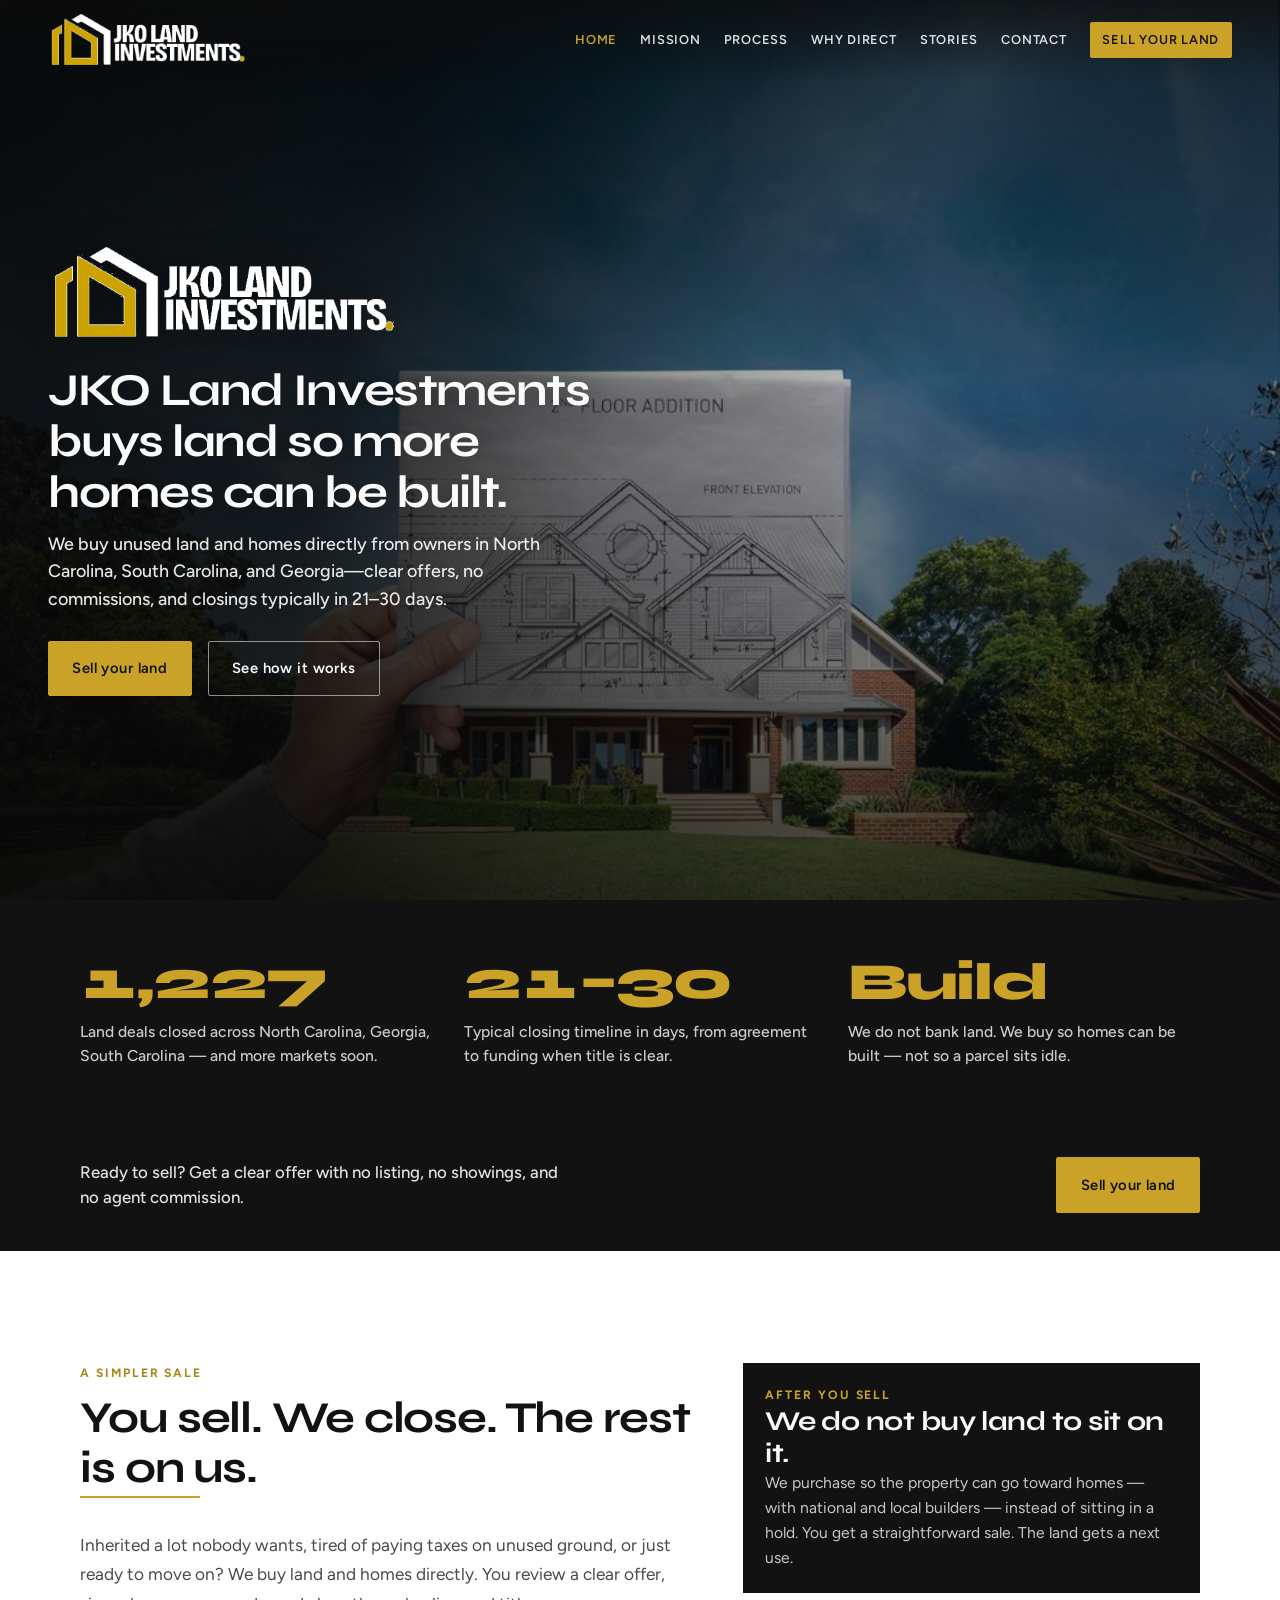
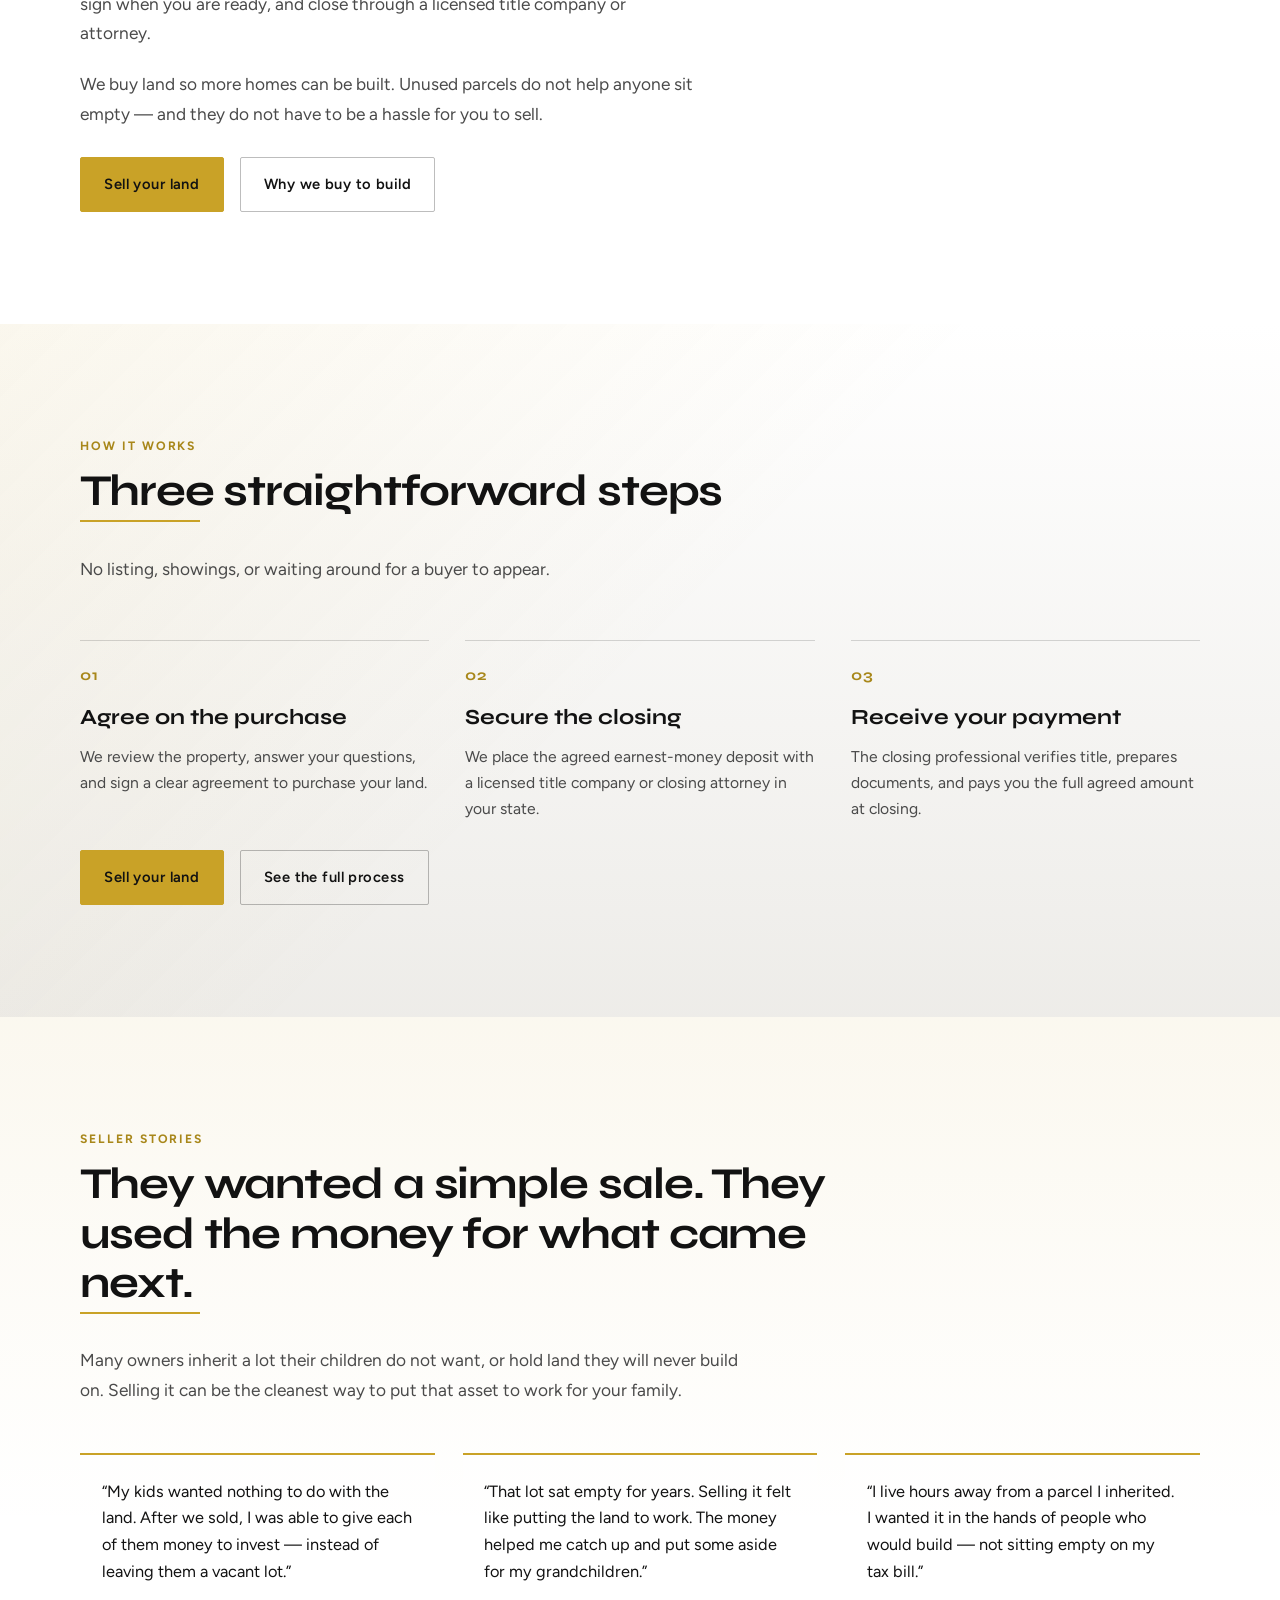
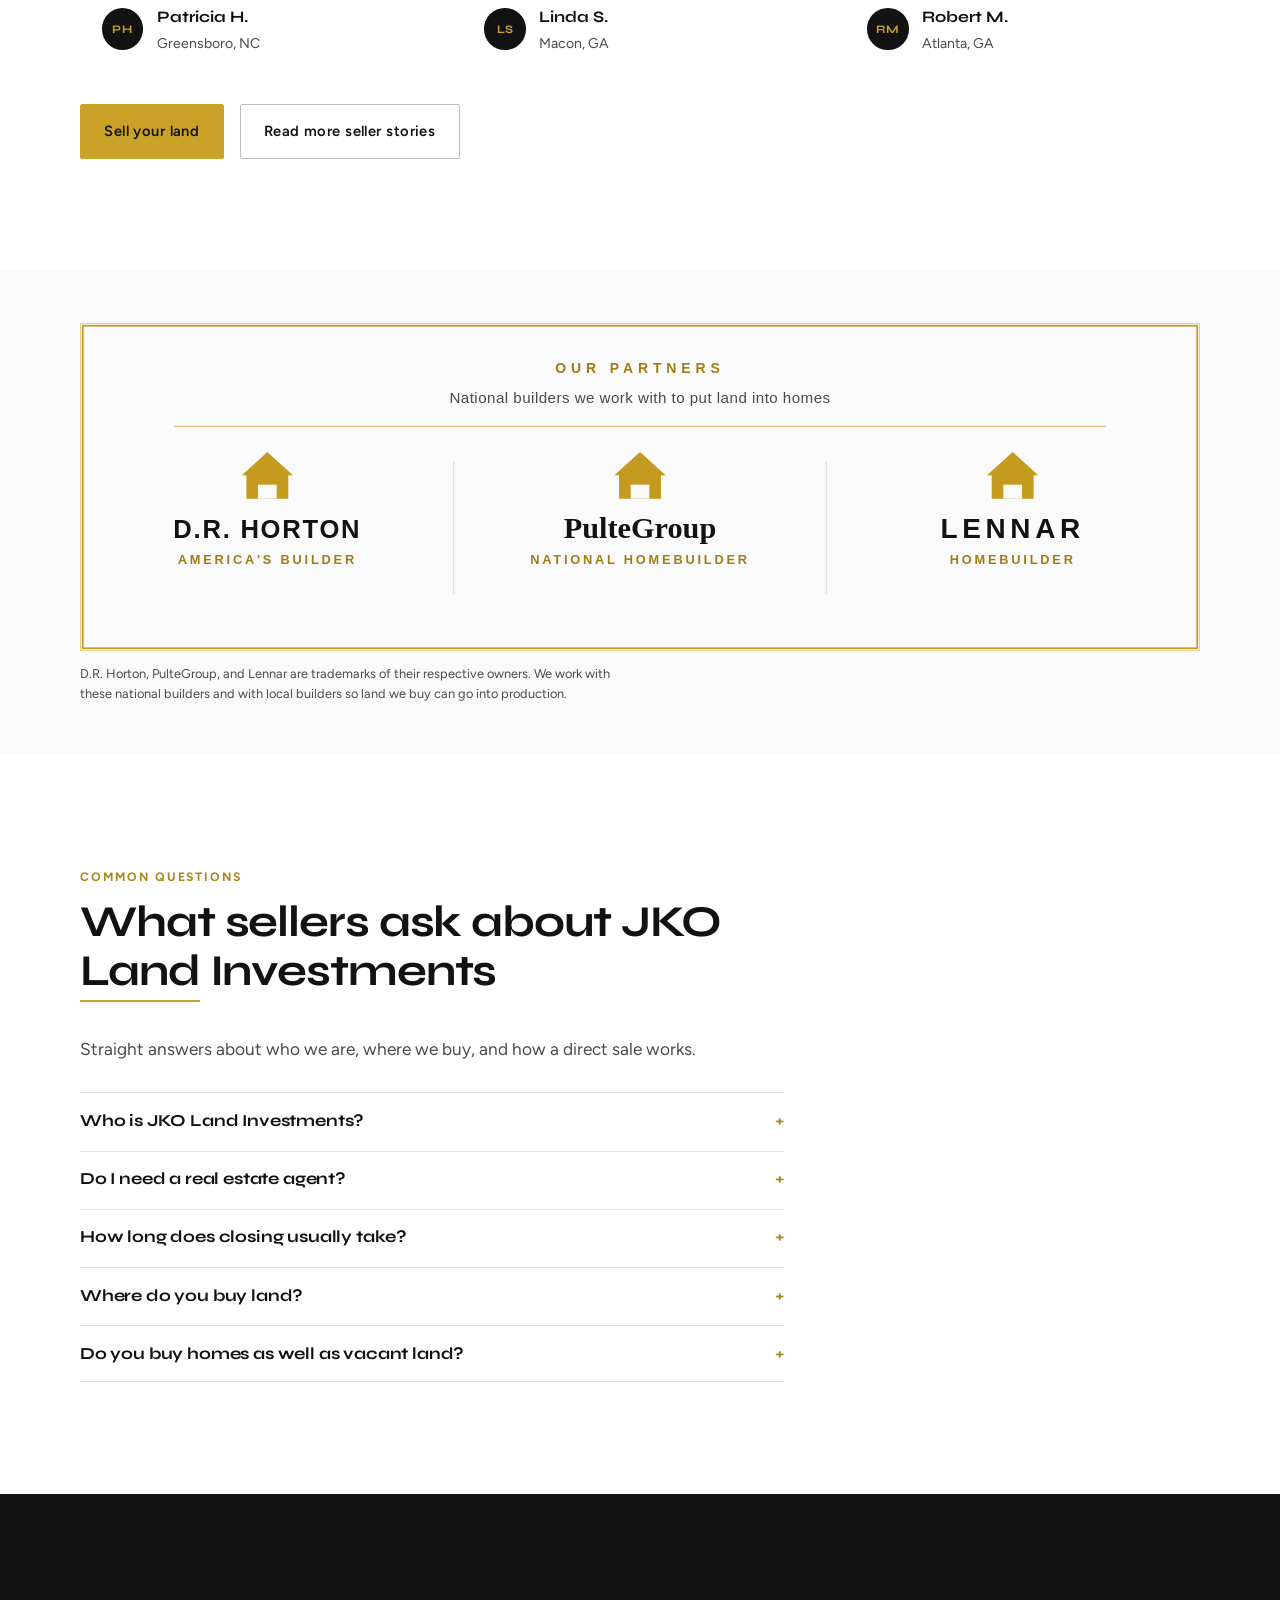
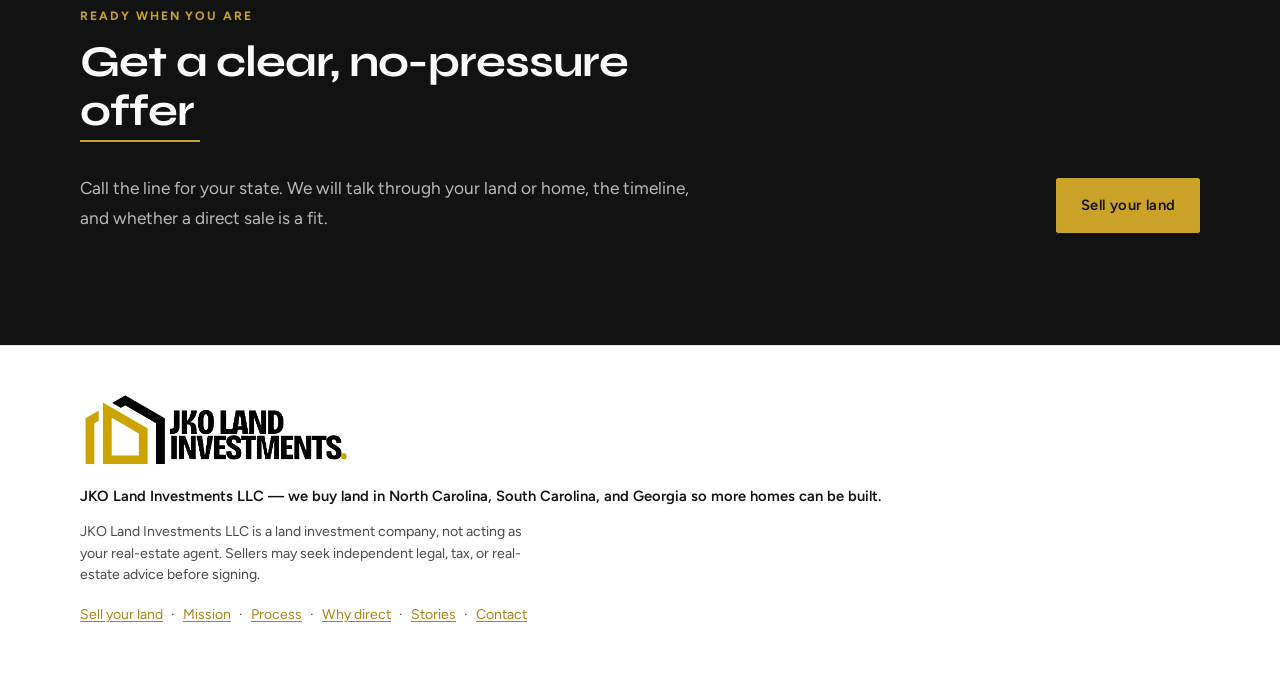
==== commit 0a28cec5: "Strengthen brand SEO for JKO Land Investments search visibility. Lead titles and the homepage H1 wit" ====
--- a/index.html
+++ b/index.html
@@ -6,35 +6,38 @@
     <script>
       document.documentElement.classList.add("js");
     </script>
-    <title>We Buy Land in NC, SC &amp; GA | JKO Land Investments</title>
+    <title>JKO Land Investments | We Buy Land in NC, SC &amp; GA</title>
     <meta
       name="description"
-      content="JKO Land Investments buys unused land and homes directly from owners in North Carolina, South Carolina, and Georgia. Clear offers, no commissions, and typical closings in 21–30 days—so more homes can be built."
+      content="JKO Land Investments LLC buys unused land and homes directly from owners in North Carolina, South Carolina, and Georgia. Clear offers, no commissions, typical closings in 21–30 days—so more homes can be built."
     />
     <meta
       name="keywords"
-      content="sell land, buy land, we buy land, North Carolina, South Carolina, Georgia, vacant land, sell lot, cash offer for land, JKO Land Investments"
+      content="JKO Land Investments, JKO Land Investments LLC, sell land, we buy land, vacant land, North Carolina, South Carolina, Georgia, sell lot, cash offer for land"
     />
     <link rel="canonical" href="https://jkolandinvestments.com/" />
-    <meta name="robots" content="index, follow" />
+    <meta name="robots" content="index, follow, max-image-preview:large, max-snippet:-1" />
+    <meta name="author" content="JKO Land Investments LLC" />
     <meta property="og:type" content="website" />
     <meta property="og:site_name" content="JKO Land Investments" />
     <meta property="og:locale" content="en_US" />
     <meta property="og:url" content="https://jkolandinvestments.com/" />
     <meta
       property="og:title"
-      content="We Buy Land in NC, SC &amp; GA | JKO Land Investments"
+      content="JKO Land Investments | We Buy Land in NC, SC &amp; GA"
     />
     <meta
       property="og:description"
       content="Sell unused land or a home directly to JKO Land Investments. Clear offers, no agent commissions, typical 21–30 day closings in North Carolina, South Carolina, and Georgia."
     />
     <meta property="og:image" content="https://jkolandinvestments.com/assets/hero.jpg" />
+    <meta property="og:image:width" content="974" />
+    <meta property="og:image:height" content="1024" />
     <meta property="og:image:alt" content="JKO Land Investments — we buy land so more homes can be built" />
     <meta name="twitter:card" content="summary_large_image" />
     <meta
       name="twitter:title"
-      content="We Buy Land in NC, SC &amp; GA | JKO Land Investments"
+      content="JKO Land Investments | We Buy Land in NC, SC &amp; GA"
     />
     <meta
       name="twitter:description"
@@ -48,15 +51,19 @@
         "@context": "https://schema.org",
         "@graph": [
           {
-            "@type": "Organization",
+            "@type": ["Organization", "RealEstateAgent"],
             "@id": "https://jkolandinvestments.com/#organization",
             "name": "JKO Land Investments",
-            "alternateName": "JKO Land Investments LLC",
+            "alternateName": ["JKO Land Investments LLC", "JKO"],
             "legalName": "JKO Land Investments LLC",
             "url": "https://jkolandinvestments.com/",
-            "logo": "https://jkolandinvestments.com/assets/logo.png",
+            "logo": {
+              "@type": "ImageObject",
+              "url": "https://jkolandinvestments.com/assets/logo.png"
+            },
             "image": "https://jkolandinvestments.com/assets/hero.jpg",
-            "description": "JKO Land Investments is a land investment company that buys unused land and homes directly from owners in North Carolina, South Carolina, and Georgia so more homes can be built. Clear offers, no listing commissions, and closings through a licensed title company or attorney—typically in 21–30 days.",
+            "slogan": "We buy land so more homes can be built.",
+            "description": "JKO Land Investments LLC buys unused land and homes directly from owners in North Carolina, South Carolina, and Georgia so more homes can be built. Clear offers, no listing commissions, and closings through a licensed title company or attorney—typically in 21–30 days.",
             "areaServed": [
               { "@type": "State", "name": "North Carolina" },
               { "@type": "State", "name": "South Carolina" },
@@ -89,7 +96,10 @@
               "buying vacant land",
               "direct land purchase",
               "selling inherited land",
-              "residential land for home building"
+              "residential land for home building",
+              "we buy land North Carolina",
+              "we buy land South Carolina",
+              "we buy land Georgia"
             ]
           },
           {
@@ -97,7 +107,8 @@
             "@id": "https://jkolandinvestments.com/#website",
             "url": "https://jkolandinvestments.com/",
             "name": "JKO Land Investments",
-            "description": "We buy land in North Carolina, South Carolina, and Georgia so more homes can be built.",
+            "alternateName": "JKO Land Investments LLC",
+            "description": "JKO Land Investments buys land in North Carolina, South Carolina, and Georgia so more homes can be built.",
             "publisher": { "@id": "https://jkolandinvestments.com/#organization" },
             "inLanguage": "en-US"
           },
@@ -105,11 +116,61 @@
             "@type": "WebPage",
             "@id": "https://jkolandinvestments.com/#webpage",
             "url": "https://jkolandinvestments.com/",
-            "name": "We Buy Land in NC, SC & GA | JKO Land Investments",
+            "name": "JKO Land Investments | We Buy Land in NC, SC & GA",
             "isPartOf": { "@id": "https://jkolandinvestments.com/#website" },
             "about": { "@id": "https://jkolandinvestments.com/#organization" },
-            "description": "JKO Land Investments buys unused land and homes directly from owners in North Carolina, South Carolina, and Georgia. Clear offers, no commissions, and typical closings in 21–30 days—so more homes can be built.",
-            "inLanguage": "en-US"
+            "description": "JKO Land Investments LLC buys unused land and homes directly from owners in North Carolina, South Carolina, and Georgia. Clear offers, no commissions, and typical closings in 21–30 days—so more homes can be built.",
+            "inLanguage": "en-US",
+            "primaryImageOfPage": {
+              "@type": "ImageObject",
+              "url": "https://jkolandinvestments.com/assets/hero.jpg"
+            }
+          },
+          {
+            "@type": "FAQPage",
+            "@id": "https://jkolandinvestments.com/#faq",
+            "mainEntity": [
+              {
+                "@type": "Question",
+                "name": "Who is JKO Land Investments?",
+                "acceptedAnswer": {
+                  "@type": "Answer",
+                  "text": "JKO Land Investments LLC is a land investment company that buys unused land and homes directly from owners in North Carolina, South Carolina, and Georgia so more homes can be built."
+                }
+              },
+              {
+                "@type": "Question",
+                "name": "Do I need a real estate agent to sell land to JKO Land Investments?",
+                "acceptedAnswer": {
+                  "@type": "Answer",
+                  "text": "No. You can sell directly to JKO Land Investments with no listing, no showings, and no agent commission. Closings still run through a licensed title company or attorney in your state."
+                }
+              },
+              {
+                "@type": "Question",
+                "name": "How long does it take to sell land to JKO Land Investments?",
+                "acceptedAnswer": {
+                  "@type": "Answer",
+                  "text": "Typical closings take 21–30 days from agreement to funding when title is clear, depending on title status and closing-provider requirements."
+                }
+              },
+              {
+                "@type": "Question",
+                "name": "Where does JKO Land Investments buy land?",
+                "acceptedAnswer": {
+                  "@type": "Answer",
+                  "text": "JKO Land Investments buys land and homes in North Carolina, South Carolina, and Georgia."
+                }
+              },
+              {
+                "@type": "Question",
+                "name": "Does JKO Land Investments buy homes as well as vacant land?",
+                "acceptedAnswer": {
+                  "@type": "Answer",
+                  "text": "Yes. JKO Land Investments buys unused land and homes directly from owners, then works toward putting properties into productive use rather than holding them idle."
+                }
+              }
+            ]
           }
         ]
       }
@@ -120,8 +181,8 @@
       href="https://fonts.googleapis.com/css2?family=Figtree:wght@400;500;600;700&family=Syne:wght@600;700;800&display=swap"
       rel="stylesheet"
     />
-    <link rel="stylesheet" href="styles.css?v=20260908jko" />
-    <script defer src="script.js?v=20260908jko"></script>
+    <link rel="stylesheet" href="styles.css?v=20260908seo" />
+    <script defer src="script.js?v=20260908seo"></script>
   </head>
   <body>
     <a class="skip-link" href="#main">Skip to content</a>
@@ -184,11 +245,11 @@
             width="799"
             height="318"
           />
-          <h1>We buy land so more homes can be built.</h1>
+          <h1>JKO Land Investments buys land so more homes can be built.</h1>
           <p class="lede">
-            JKO Land Investments buys unused land and homes directly from owners in North
-            Carolina, South Carolina, and Georgia—clear offers, no commissions,
-            and closings typically in 21–30 days.
+            We buy unused land and homes directly from owners in North Carolina,
+            South Carolina, and Georgia—clear offers, no commissions, and
+            closings typically in 21–30 days.
           </p>
           <div class="cta-group">
             <a class="btn btn-primary" href="contact.html">Sell your land</a>
@@ -405,6 +466,61 @@
         </div>
       </section>
 
+      <section class="section faq" aria-labelledby="faq-title">
+        <div class="section-inner">
+          <header class="section-header reveal" data-reveal>
+            <p class="eyebrow">Common questions</p>
+            <h2 id="faq-title" class="section-title" data-title>
+              What sellers ask about JKO Land Investments
+            </h2>
+            <p class="section-lede">
+              Straight answers about who we are, where we buy, and how a direct
+              sale works.
+            </p>
+          </header>
+          <div class="faq-list">
+            <details class="faq-item reveal" data-reveal>
+              <summary>Who is JKO Land Investments?</summary>
+              <p>
+                JKO Land Investments LLC buys unused land and homes directly from
+                owners in North Carolina, South Carolina, and Georgia so more
+                homes can be built—not so parcels sit idle.
+              </p>
+            </details>
+            <details class="faq-item reveal" data-reveal style="--delay: 60ms">
+              <summary>Do I need a real estate agent?</summary>
+              <p>
+                No. Sell directly with no listing, no showings, and no agent
+                commission. Closing still runs through a licensed title company
+                or attorney in your state.
+              </p>
+            </details>
+            <details class="faq-item reveal" data-reveal style="--delay: 120ms">
+              <summary>How long does closing usually take?</summary>
+              <p>
+                Typically 21–30 days from agreement to funding when title is
+                clear. Timing depends on title status and the closing provider.
+              </p>
+            </details>
+            <details class="faq-item reveal" data-reveal style="--delay: 180ms">
+              <summary>Where do you buy land?</summary>
+              <p>
+                North Carolina, South Carolina, and Georgia. Call the phone
+                number for your state on our
+                <a href="contact.html">contact page</a>.
+              </p>
+            </details>
+            <details class="faq-item reveal" data-reveal style="--delay: 240ms">
+              <summary>Do you buy homes as well as vacant land?</summary>
+              <p>
+                Yes. We buy unused land and homes, then work toward putting the
+                property into productive use rather than holding it empty.
+              </p>
+            </details>
+          </div>
+        </div>
+      </section>
+
       <section class="section guide">
         <div class="section-inner guide-inner reveal" data-reveal>
           <div>
@@ -428,7 +544,8 @@
           <img src="assets/logo.png" alt="JKO Land Investments" width="799" height="318" />
         </a>
         <p class="footer-tag">
-          A simpler way to sell land or a home. We buy so homes can be built.
+          JKO Land Investments LLC — we buy land in North Carolina, South
+          Carolina, and Georgia so more homes can be built.
         </p>
         <p class="footer-legal">
           JKO Land Investments LLC is a land investment company,
--- a/styles.css
+++ b/styles.css
@@ -762,6 +762,62 @@
   max-width: 40rem;
 }
 
+.faq-list {
+  display: flex;
+  flex-direction: column;
+  gap: 0.65rem;
+  max-width: 44rem;
+  margin-top: 1.75rem;
+}
+
+.faq-item {
+  border-top: 1px solid rgba(18, 18, 18, 0.12);
+  padding: 0.85rem 0 0.35rem;
+}
+
+.faq-item:last-child {
+  border-bottom: 1px solid rgba(18, 18, 18, 0.12);
+  padding-bottom: 0.85rem;
+}
+
+.faq-item summary {
+  cursor: pointer;
+  list-style: none;
+  font-family: var(--font-display);
+  font-weight: 700;
+  font-size: 1.05rem;
+  letter-spacing: -0.01em;
+  color: var(--ink);
+}
+
+.faq-item summary::-webkit-details-marker {
+  display: none;
+}
+
+.faq-item summary::after {
+  content: "+";
+  float: right;
+  color: var(--gold-deep);
+  font-weight: 700;
+}
+
+.faq-item[open] summary::after {
+  content: "–";
+}
+
+.faq-item p {
+  margin: 0.65rem 0 0;
+  color: var(--ink-soft);
+  line-height: 1.55;
+  max-width: 38rem;
+}
+
+.faq-item a {
+  color: var(--ink);
+  text-decoration-thickness: 1px;
+  text-underline-offset: 0.15em;
+}
+
 /* —— Contact —— */
 .contact {
   background:
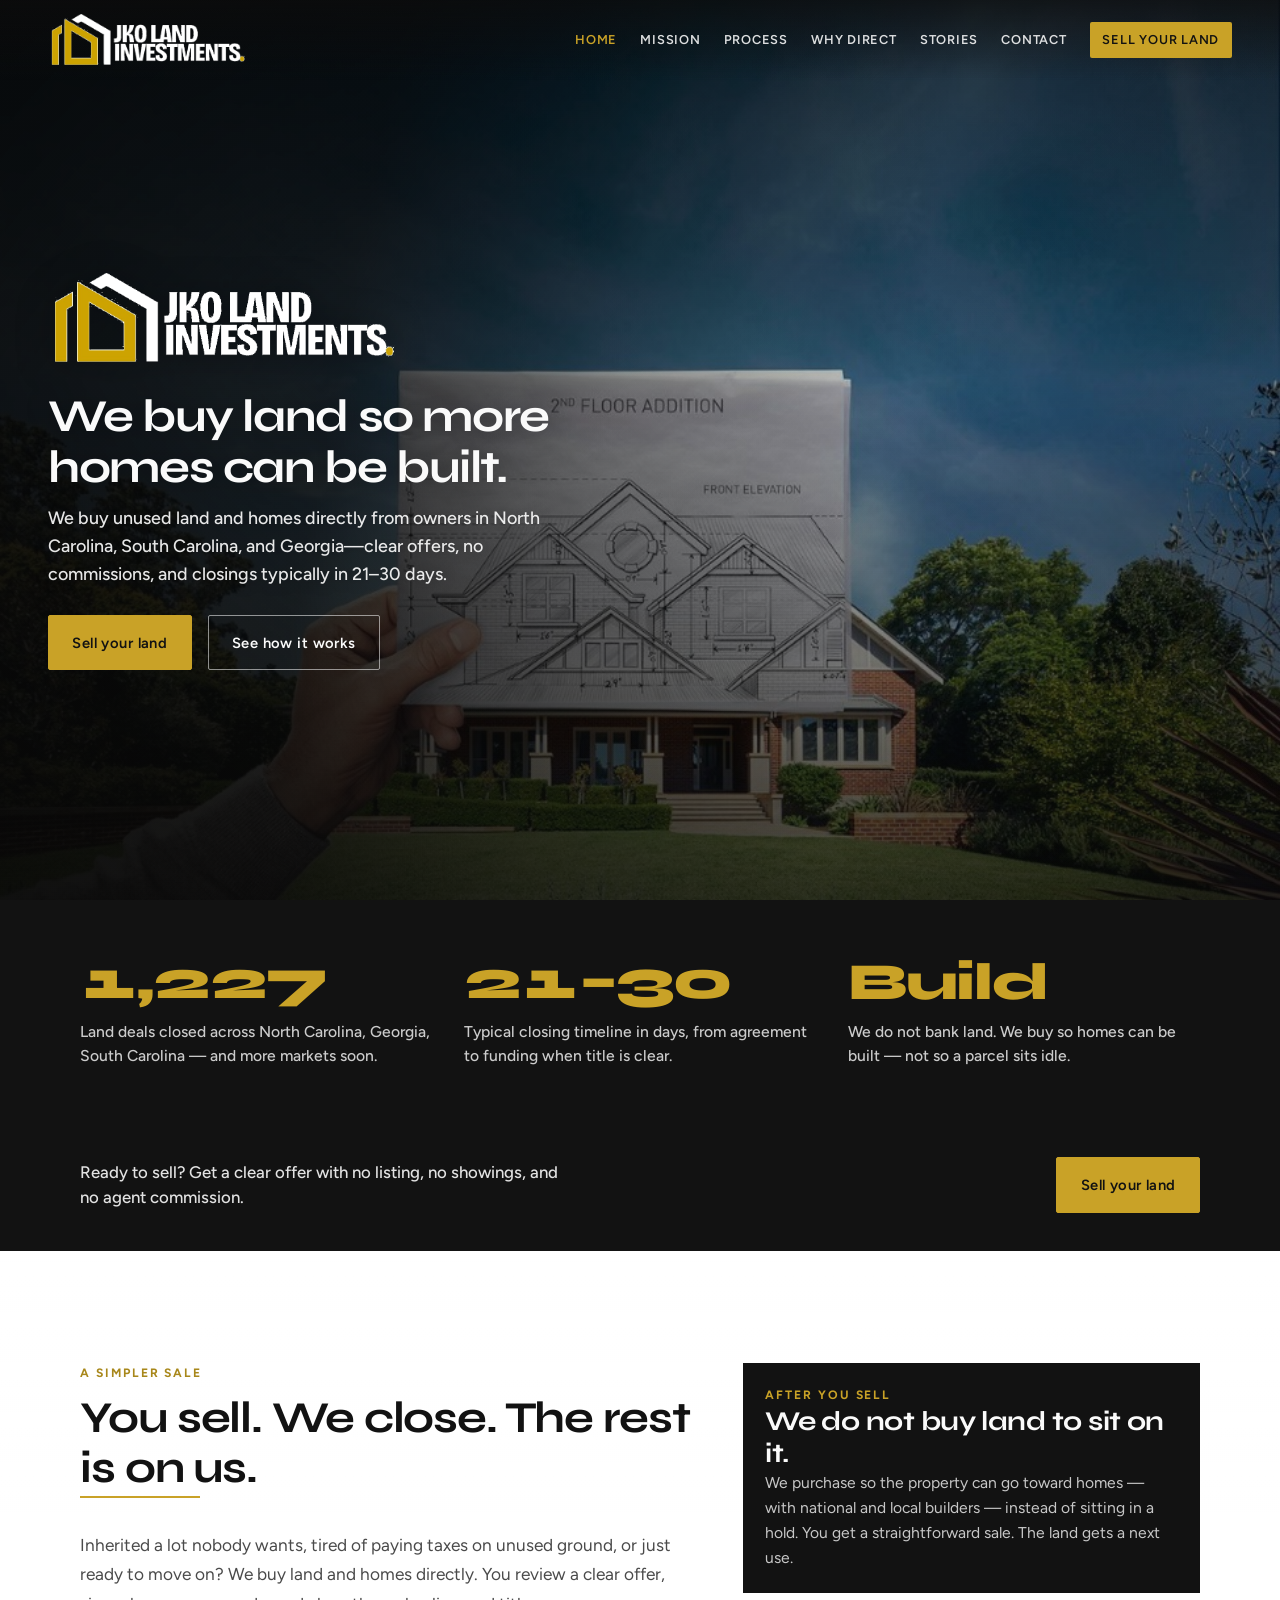
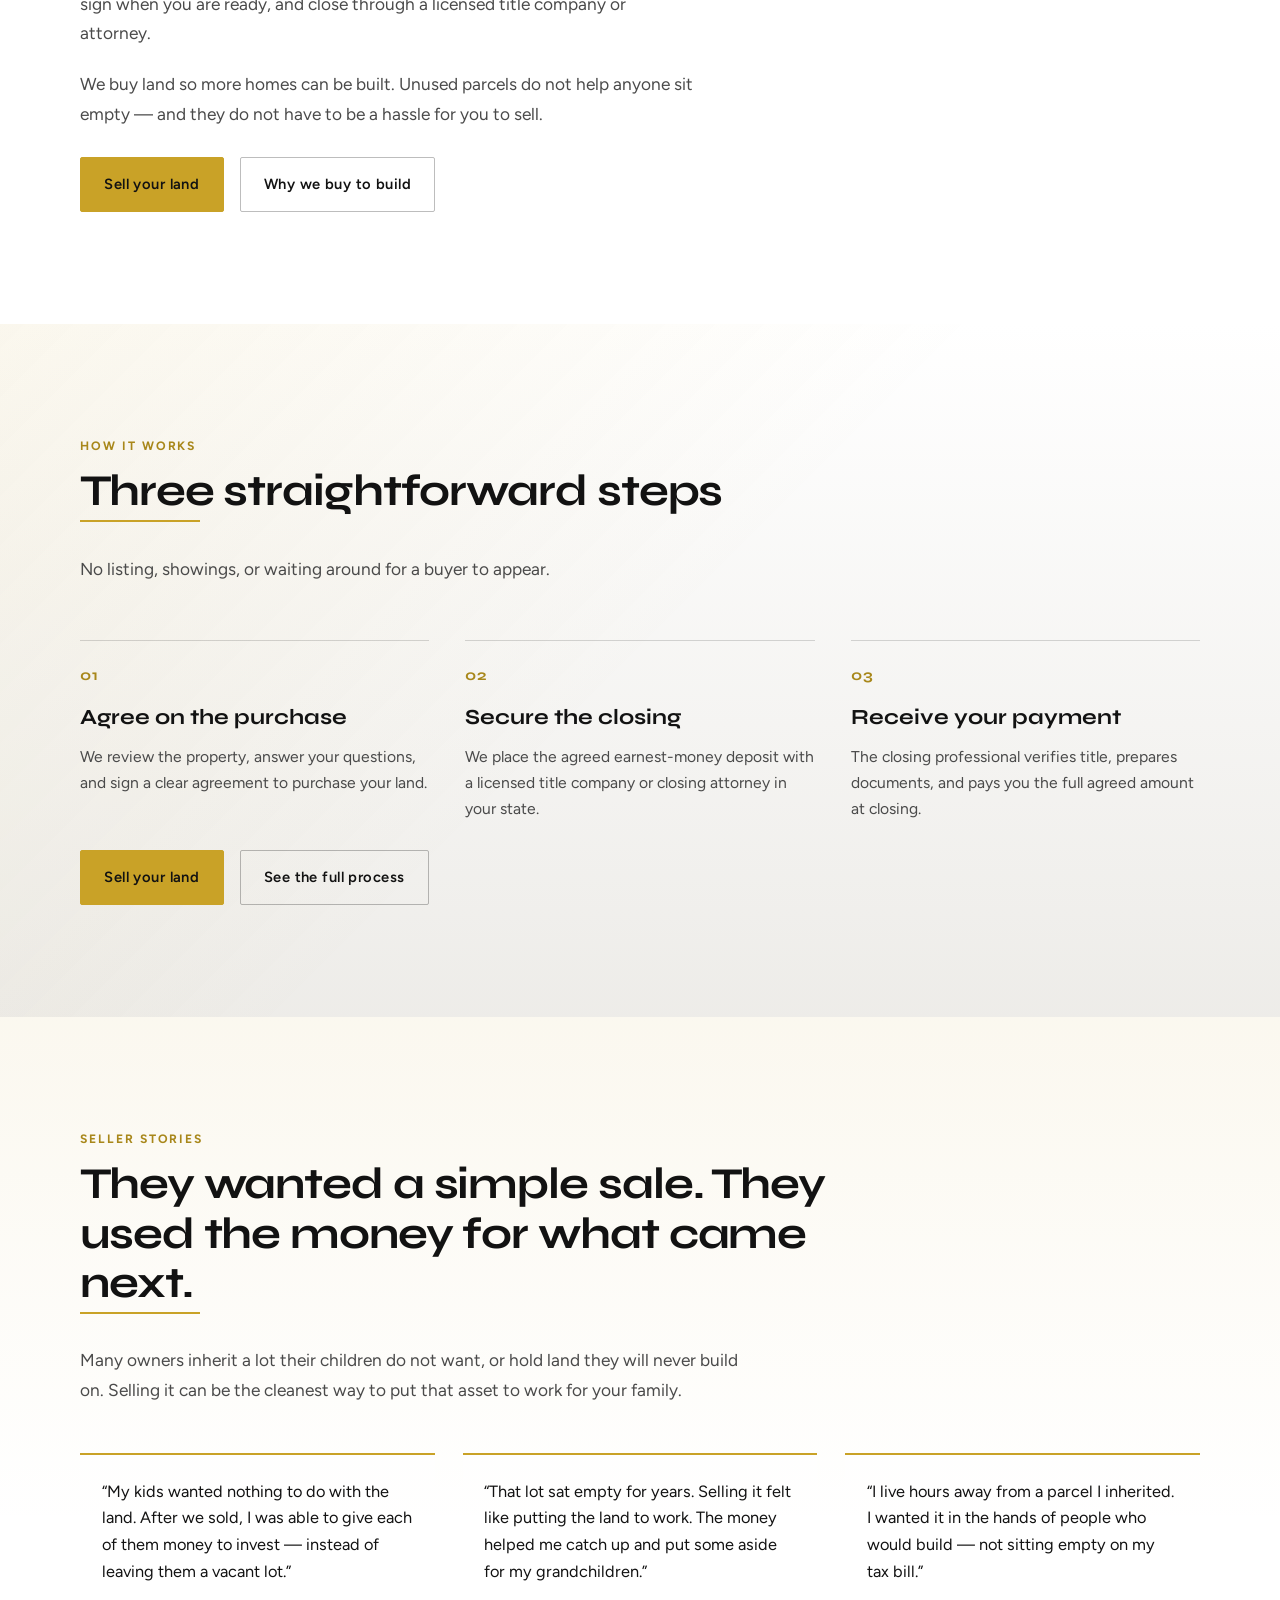
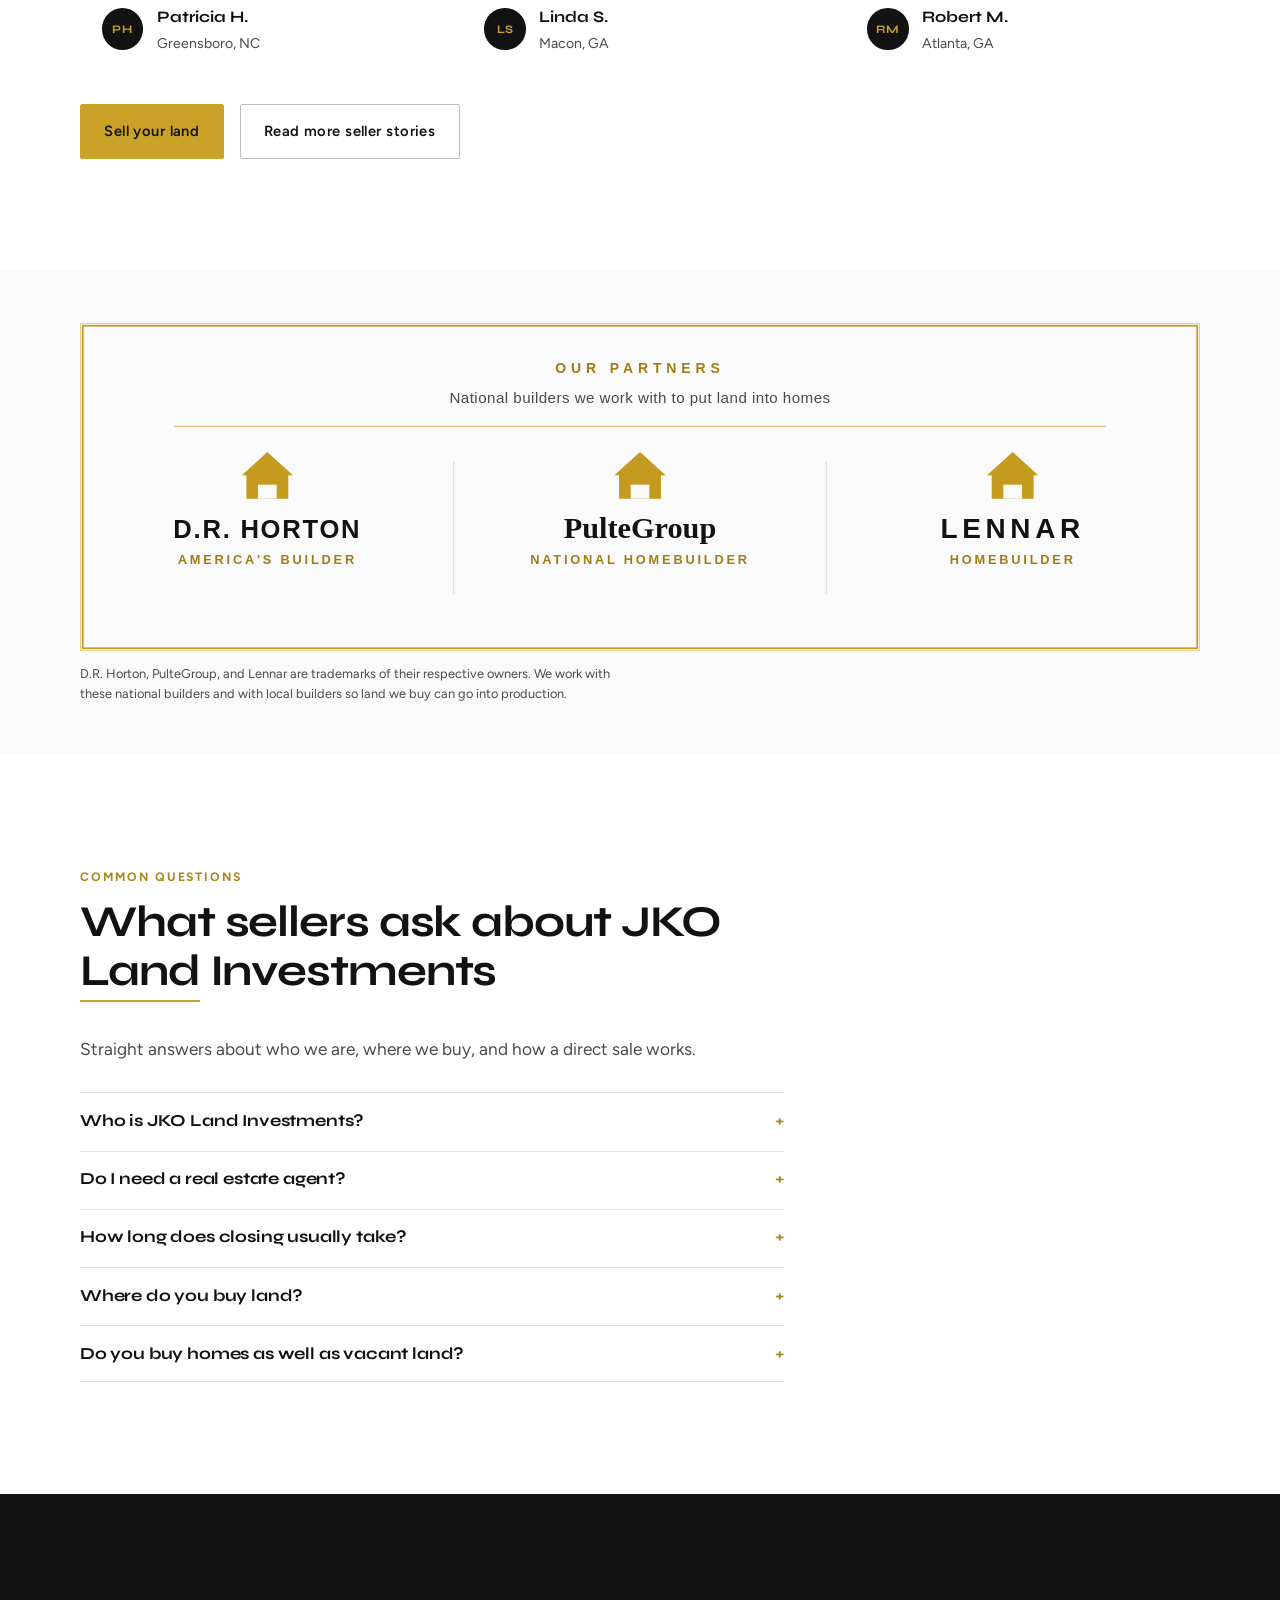
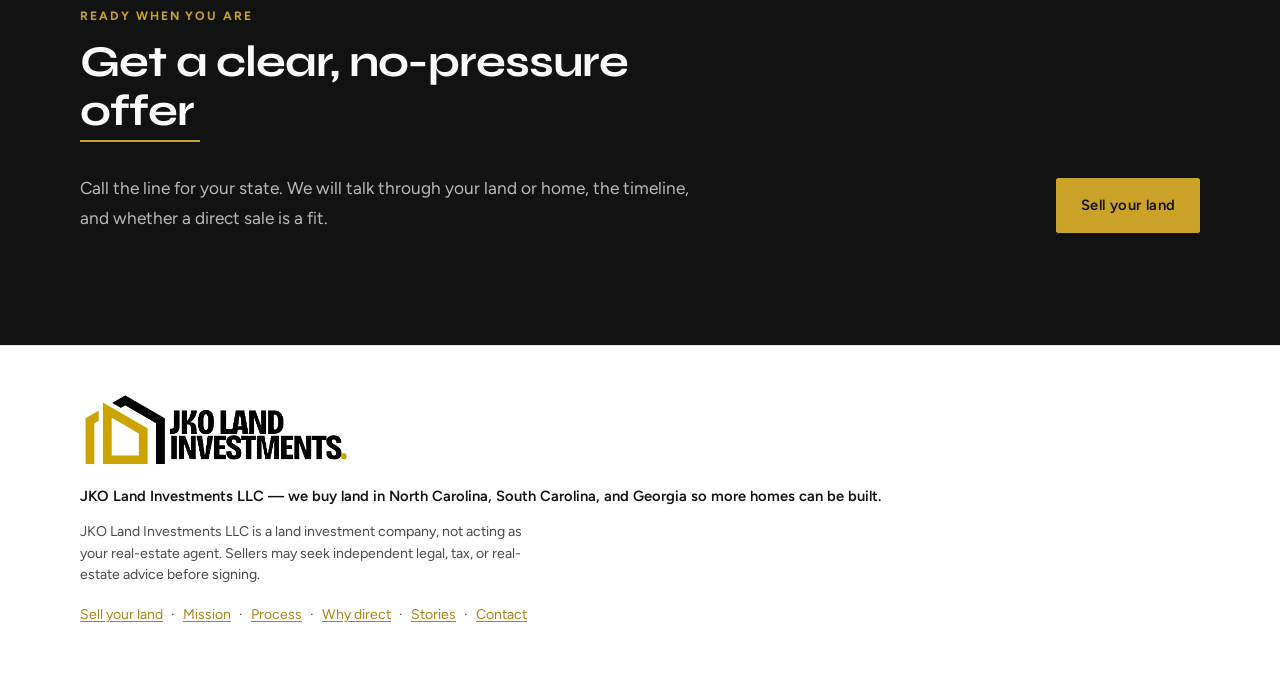
==== commit d34aab81: "Restore the homepage headline to the we-buy-land line. Co-authored-by: Cursor <cursoragent@cursor.co" ====
--- a/index.html
+++ b/index.html
@@ -245,7 +245,7 @@
             width="799"
             height="318"
           />
-          <h1>JKO Land Investments buys land so more homes can be built.</h1>
+          <h1>We buy land so more homes can be built.</h1>
           <p class="lede">
             We buy unused land and homes directly from owners in North Carolina,
             South Carolina, and Georgia—clear offers, no commissions, and
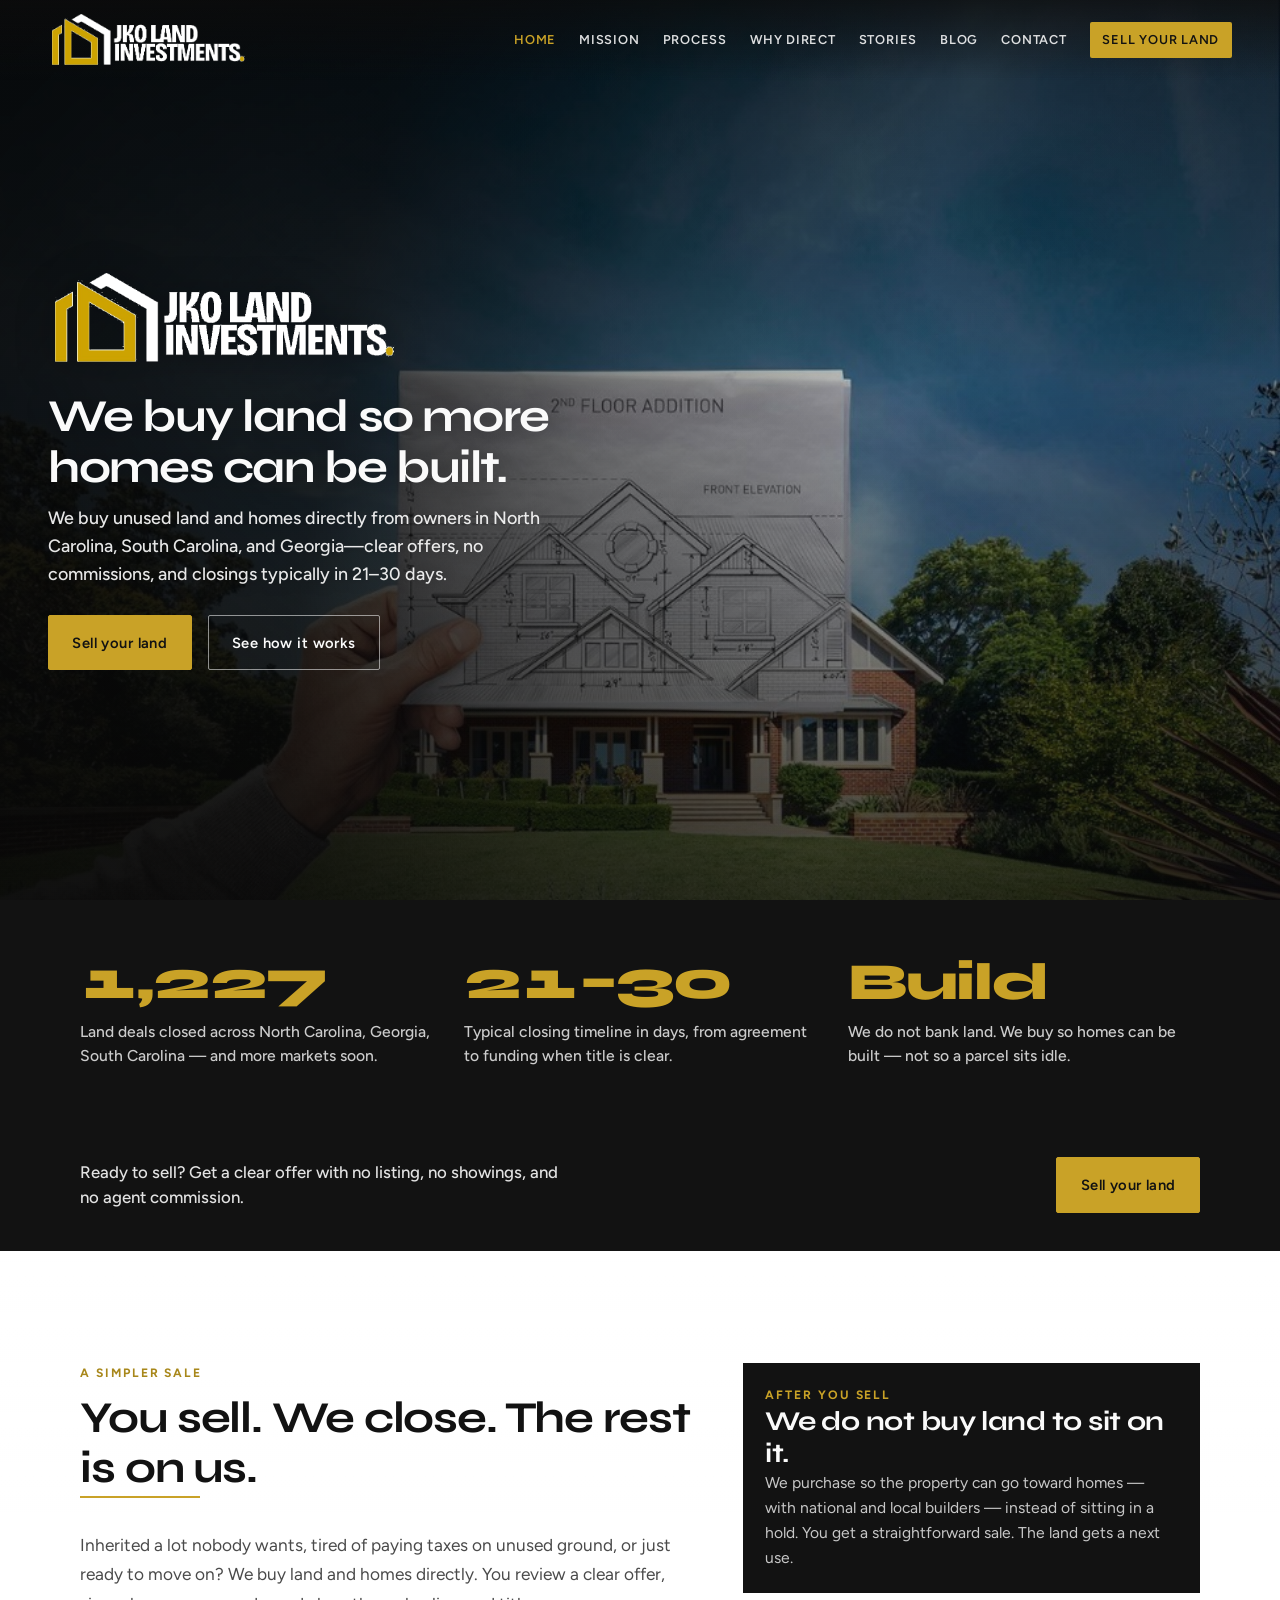
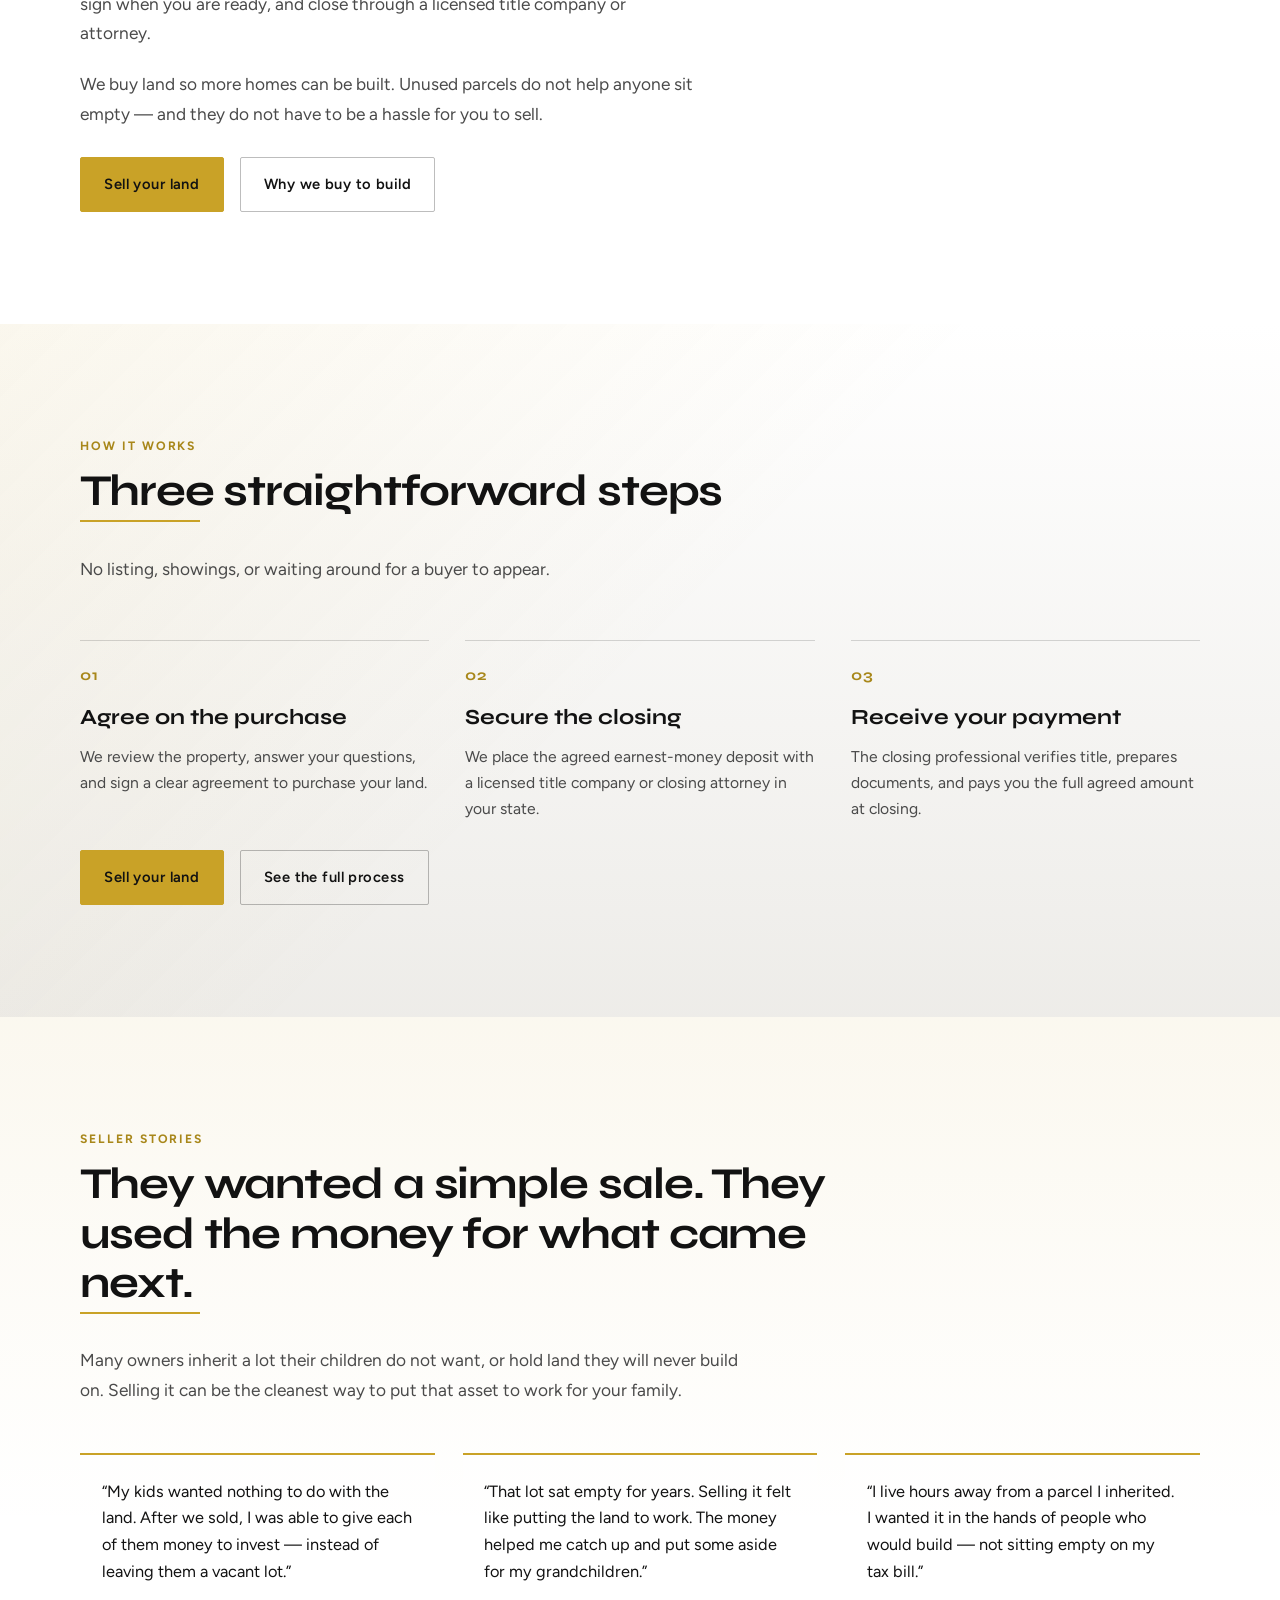
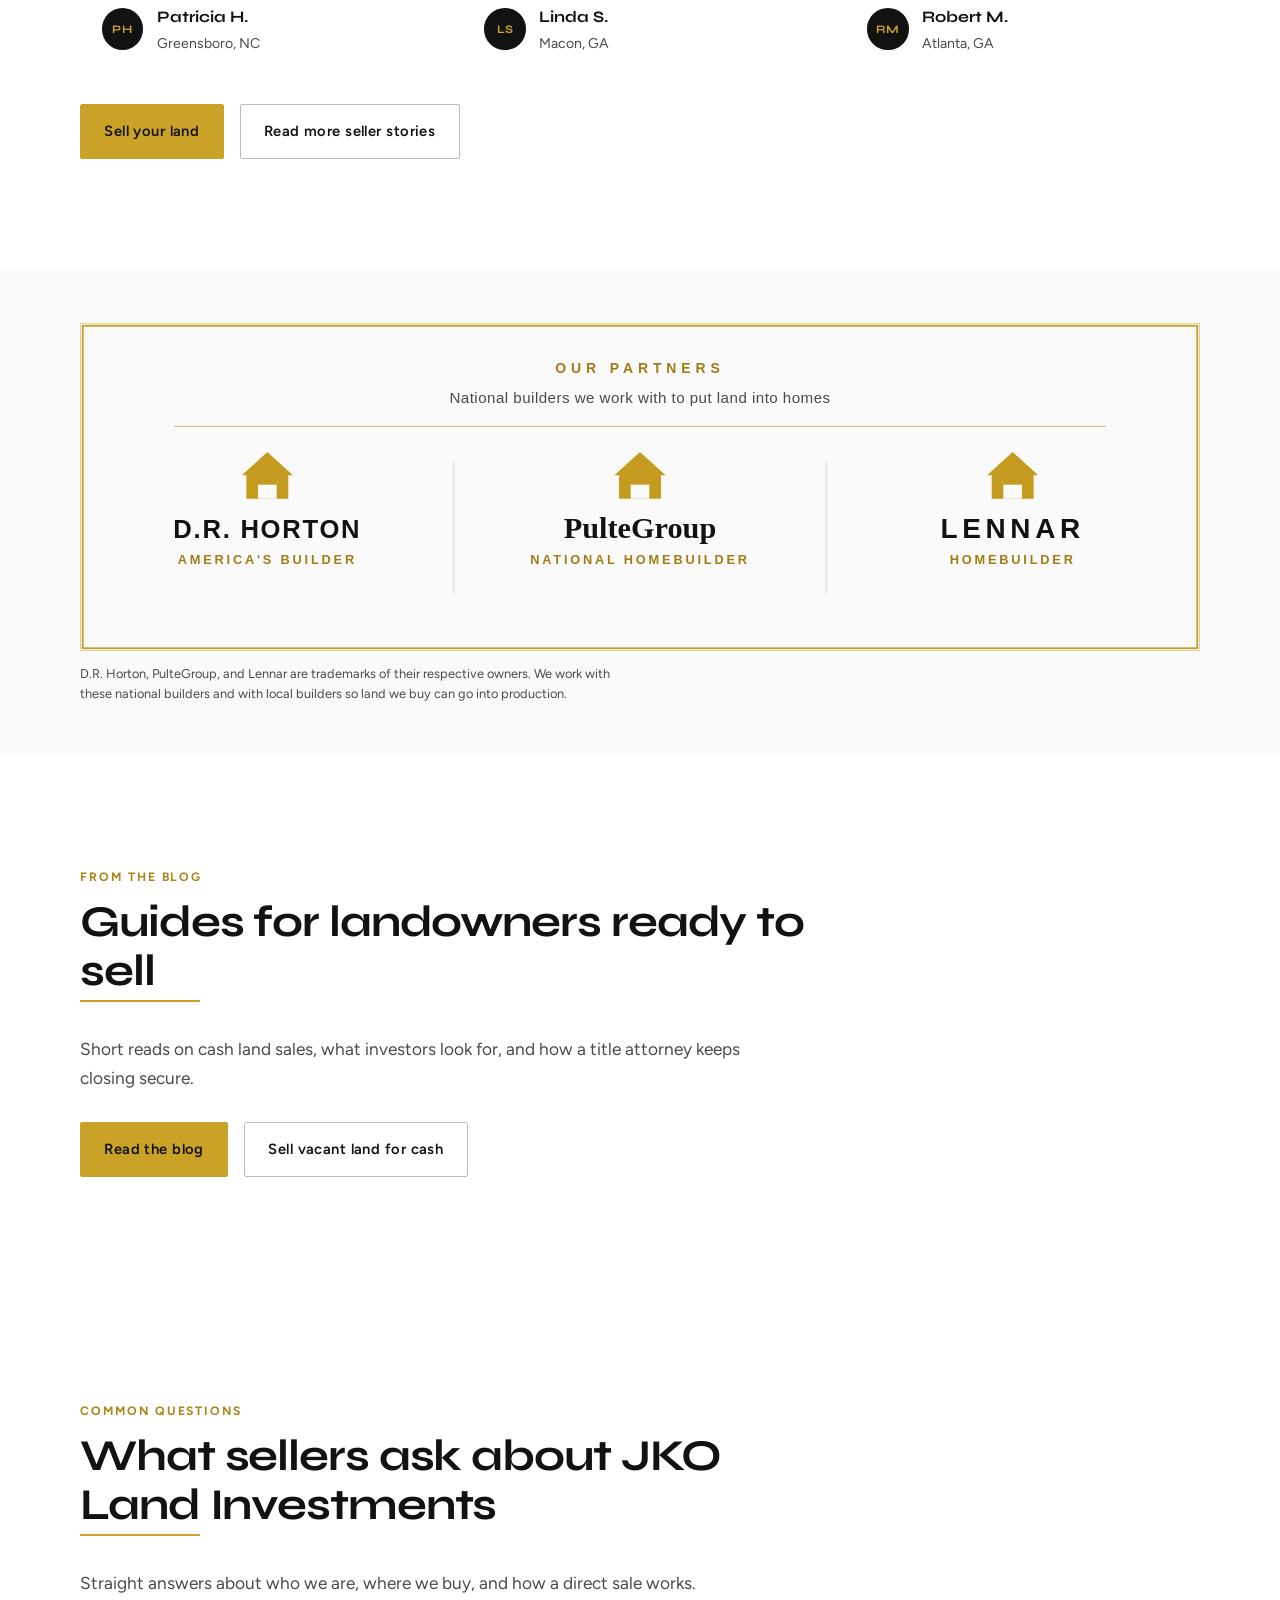
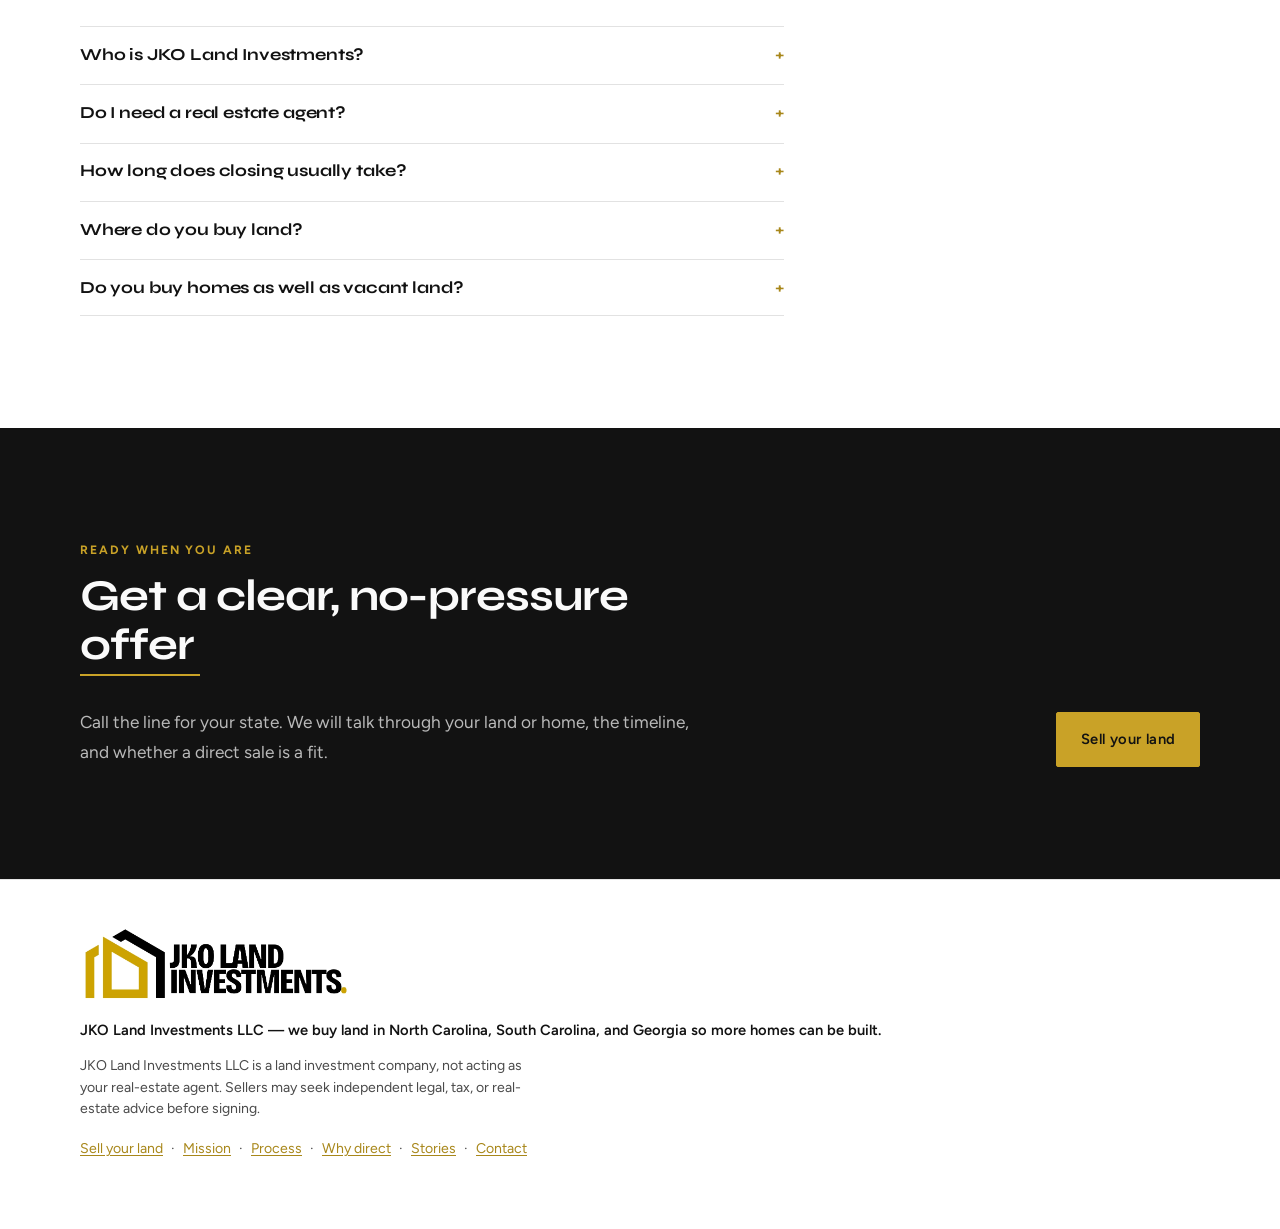
==== commit 9b9d75e8: "Add a land-selling blog with three SEO mini-guides. Cover cash vacant-land sales, what investors loo" ====
--- a/index.html
+++ b/index.html
@@ -181,8 +181,8 @@
       href="https://fonts.googleapis.com/css2?family=Figtree:wght@400;500;600;700&family=Syne:wght@600;700;800&display=swap"
       rel="stylesheet"
     />
-    <link rel="stylesheet" href="styles.css?v=20260908seo" />
-    <script defer src="script.js?v=20260908seo"></script>
+    <link rel="stylesheet" href="styles.css?v=20260908blog" />
+    <script defer src="script.js?v=20260908blog"></script>
   </head>
   <body>
     <a class="skip-link" href="#main">Skip to content</a>
@@ -220,6 +220,7 @@
         <a href="process.html">Process</a>
         <a href="why-direct.html">Why direct</a>
         <a href="stories.html">Stories</a>
+        <a href="blog.html">Blog</a>
         <a href="contact.html">Contact</a>
         <a class="nav-cta" href="contact.html">Sell your land</a>
       </nav>
@@ -463,6 +464,26 @@
             respective owners. We work with these national builders and with
             local builders so land we buy can go into production.
           </p>
+        </div>
+      </section>
+
+
+      <section class="section blog-promo">
+        <div class="section-inner reveal" data-reveal>
+          <header class="section-header">
+            <p class="eyebrow">From the blog</p>
+            <h2 class="section-title" data-title>Guides for landowners ready to sell</h2>
+            <p class="section-lede">
+              Short reads on cash land sales, what investors look for, and how a
+              title attorney keeps closing secure.
+            </p>
+            <p class="section-footer-link">
+              <a class="btn btn-primary" href="blog.html">Read the blog</a>
+              <a class="btn btn-ghost-ink" href="blog-sell-vacant-land-for-cash.html"
+                >Sell vacant land for cash</a
+              >
+            </p>
+          </header>
         </div>
       </section>
 
--- a/styles.css
+++ b/styles.css
@@ -818,6 +818,141 @@
   text-underline-offset: 0.15em;
 }
 
+/* —— Blog —— */
+.blog-index-list {
+  max-width: 42rem;
+  display: flex;
+  flex-direction: column;
+  gap: 0;
+}
+
+.blog-teaser {
+  padding: 1.75rem 0;
+  border-top: 1px solid rgba(18, 18, 18, 0.12);
+}
+
+.blog-teaser:last-child {
+  border-bottom: 1px solid rgba(18, 18, 18, 0.12);
+}
+
+.blog-teaser h2 {
+  font-family: var(--font-display);
+  font-size: clamp(1.25rem, 2.8vw, 1.55rem);
+  font-weight: 700;
+  letter-spacing: -0.02em;
+  line-height: 1.25;
+  margin: 0.35rem 0 0.75rem;
+}
+
+.blog-teaser h2 a {
+  color: var(--ink);
+  text-decoration: none;
+}
+
+.blog-teaser h2 a:hover {
+  color: var(--gold-deep);
+}
+
+.blog-teaser p {
+  margin: 0 0 0.85rem;
+  color: var(--ink-soft);
+  line-height: 1.6;
+}
+
+.blog-date {
+  margin: 0;
+  font-size: 0.82rem;
+  letter-spacing: 0.04em;
+  text-transform: uppercase;
+  color: var(--ink-soft);
+}
+
+.text-link {
+  font-weight: 600;
+  color: var(--ink);
+  text-decoration-thickness: 1px;
+  text-underline-offset: 0.18em;
+}
+
+.text-link:hover {
+  color: var(--gold-deep);
+}
+
+.blog-post {
+  padding: clamp(6rem, 14vw, 8rem) var(--space) clamp(3rem, 8vw, 5rem);
+}
+
+.blog-article {
+  max-width: 42rem;
+  margin: 0 auto;
+}
+
+.blog-article-header {
+  margin-bottom: 2rem;
+}
+
+.blog-article-header .eyebrow a {
+  color: inherit;
+  text-decoration: none;
+}
+
+.blog-article-header .eyebrow a:hover {
+  color: var(--gold-deep);
+}
+
+.blog-article h1 {
+  font-family: var(--font-display);
+  font-size: clamp(1.85rem, 4.5vw, 2.6rem);
+  font-weight: 700;
+  line-height: 1.15;
+  letter-spacing: -0.02em;
+  margin: 0 0 0.75rem;
+}
+
+.blog-body h2 {
+  font-family: var(--font-display);
+  font-size: 1.25rem;
+  font-weight: 700;
+  margin: 2rem 0 0.75rem;
+  letter-spacing: -0.015em;
+}
+
+.blog-body p,
+.blog-body li {
+  color: var(--ink-soft);
+  line-height: 1.7;
+}
+
+.blog-body p {
+  margin: 0 0 1rem;
+}
+
+.blog-body ul,
+.blog-body ol {
+  margin: 0.5rem 0 1.15rem;
+  padding-left: 1.25rem;
+}
+
+.blog-body li {
+  margin-bottom: 0.45rem;
+}
+
+.blog-body strong {
+  color: var(--ink);
+  font-weight: 600;
+}
+
+.blog-body a {
+  color: var(--ink);
+  font-weight: 600;
+  text-decoration-thickness: 1px;
+  text-underline-offset: 0.15em;
+}
+
+.blog-body a:hover {
+  color: var(--gold-deep);
+}
+
 /* —— Contact —— */
 .contact {
   background:
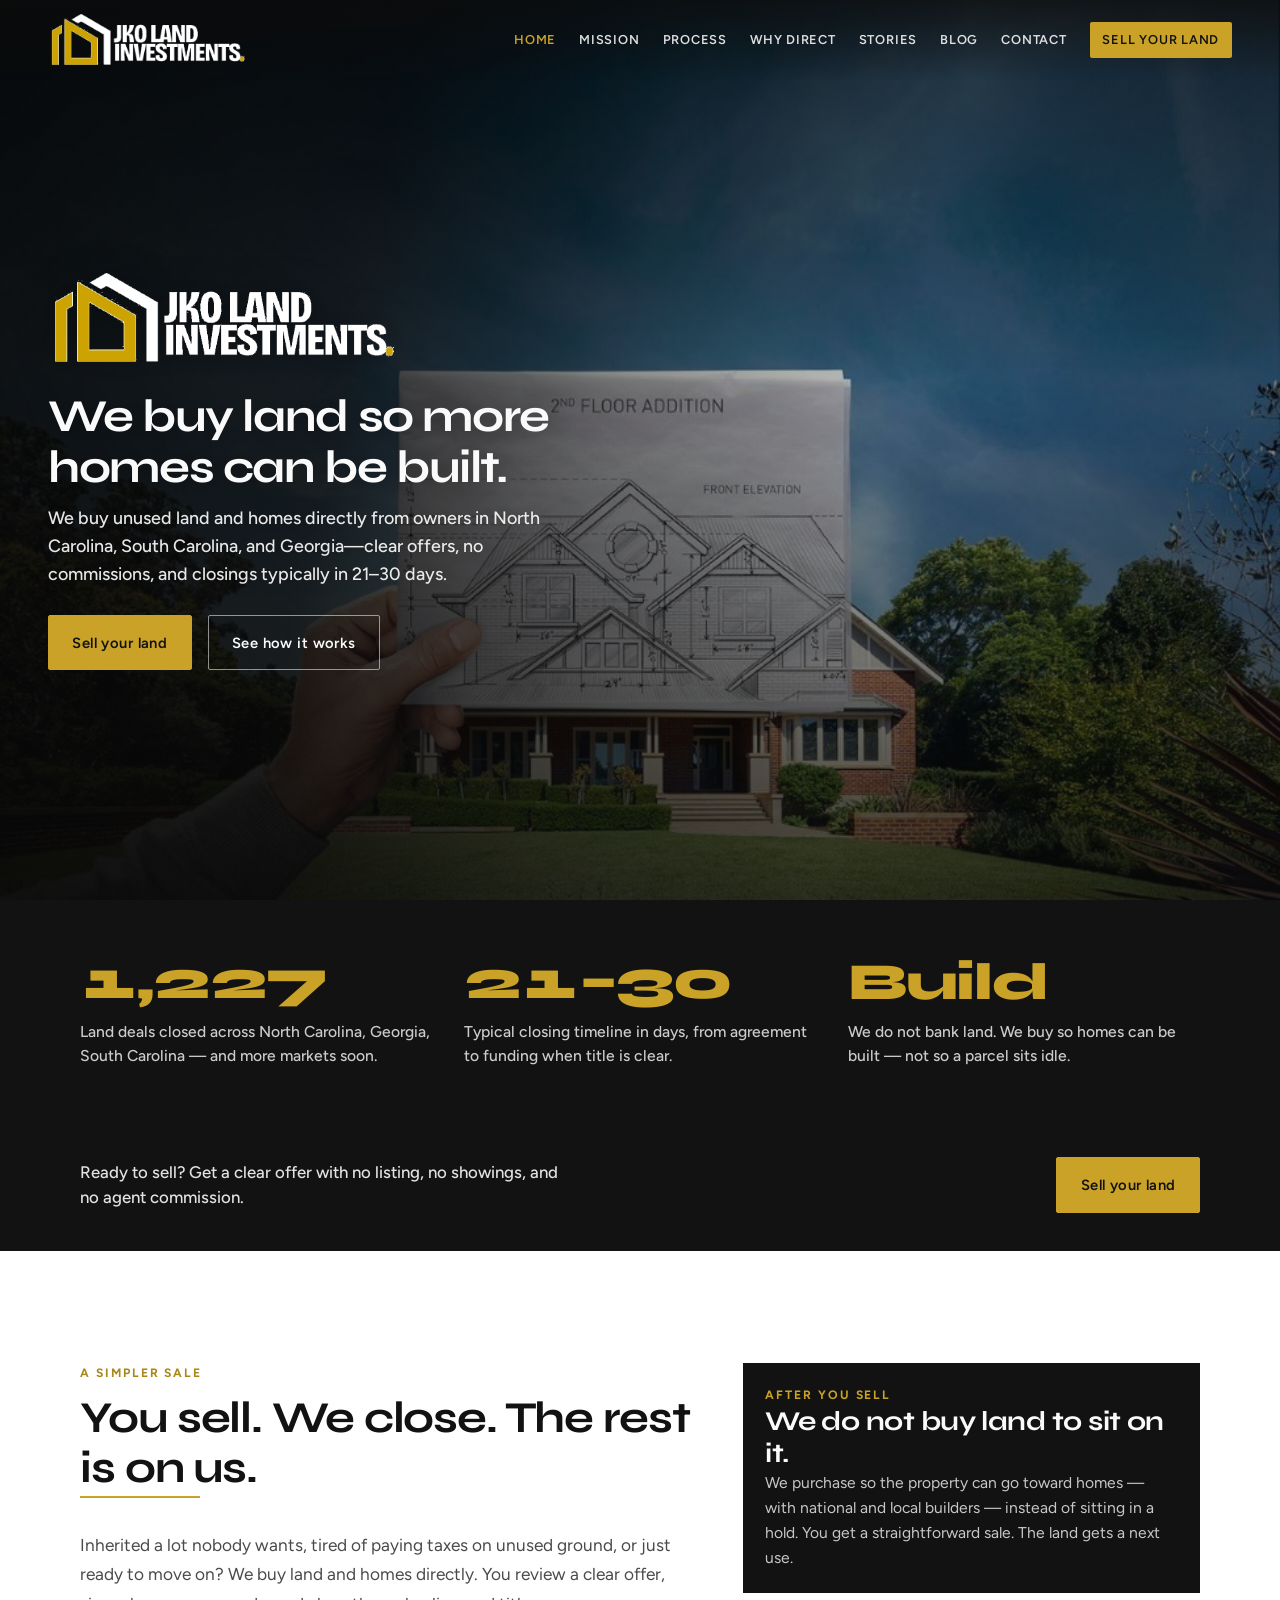
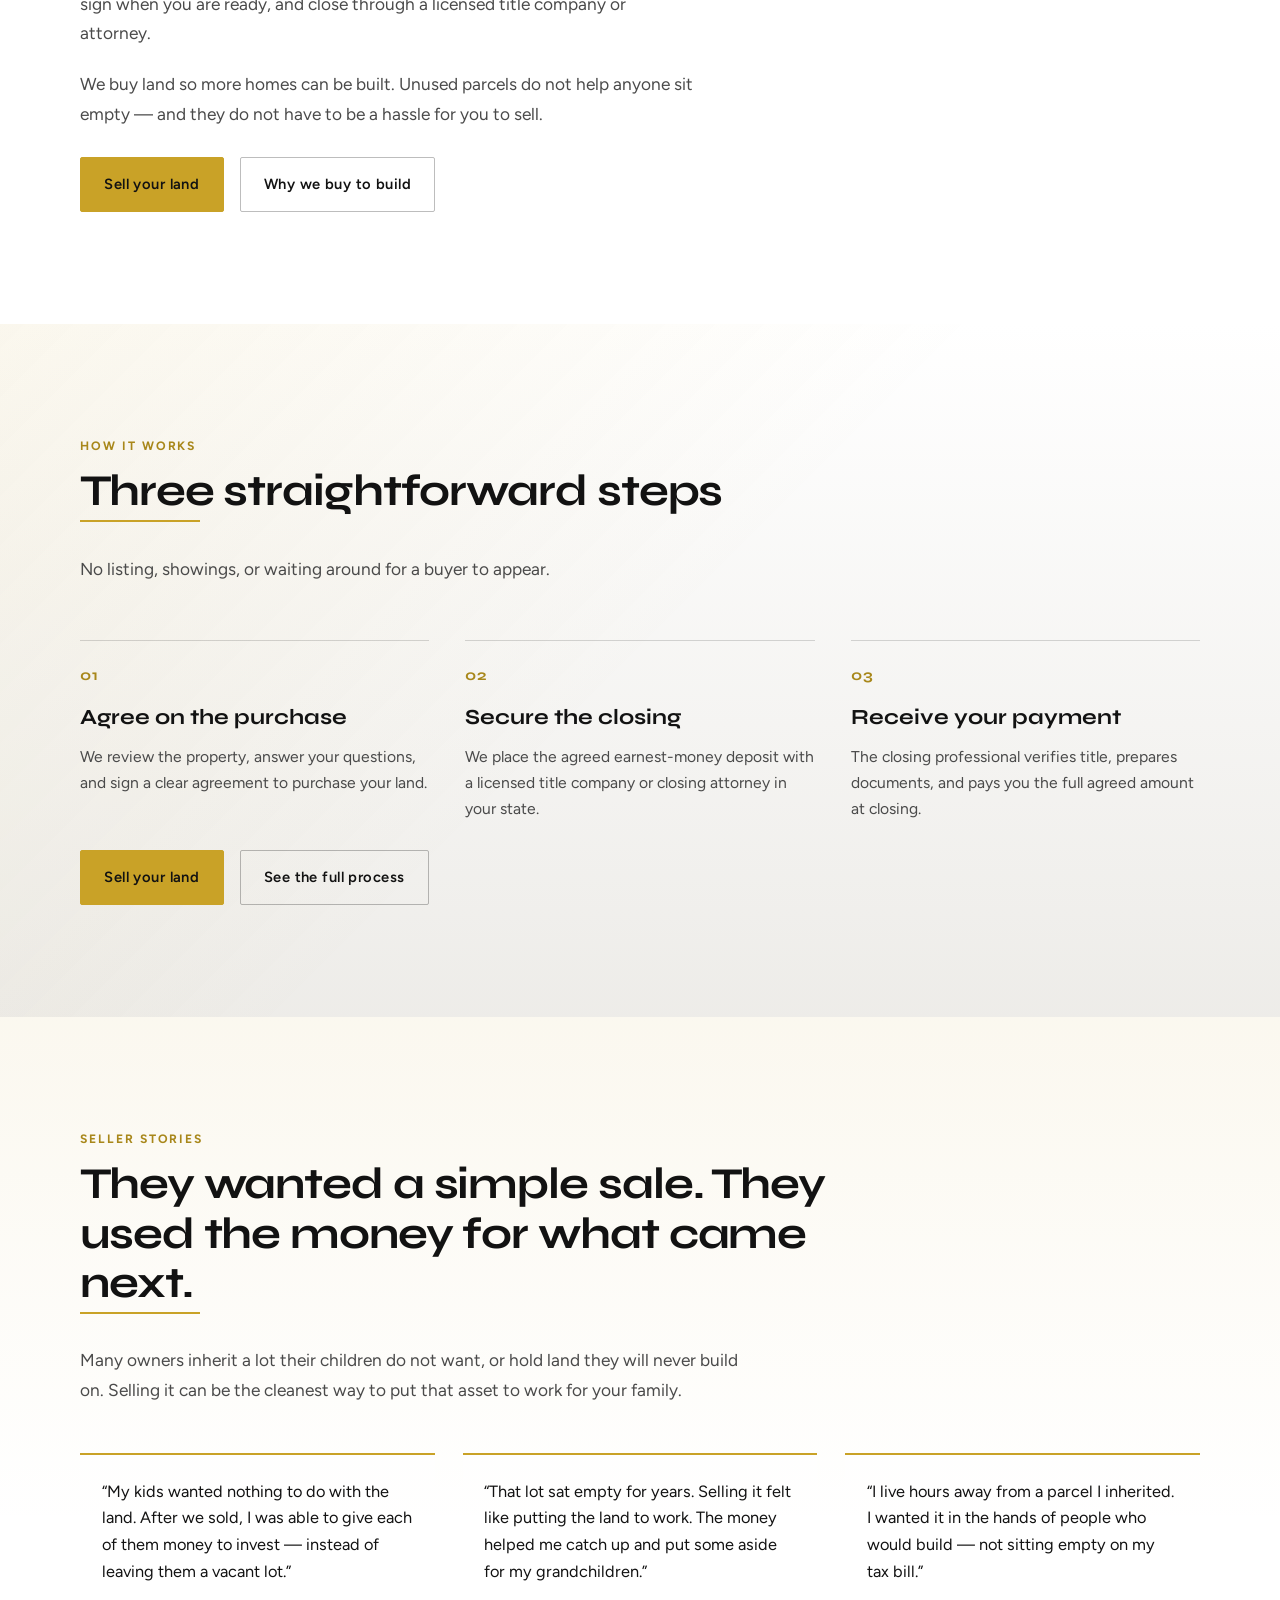
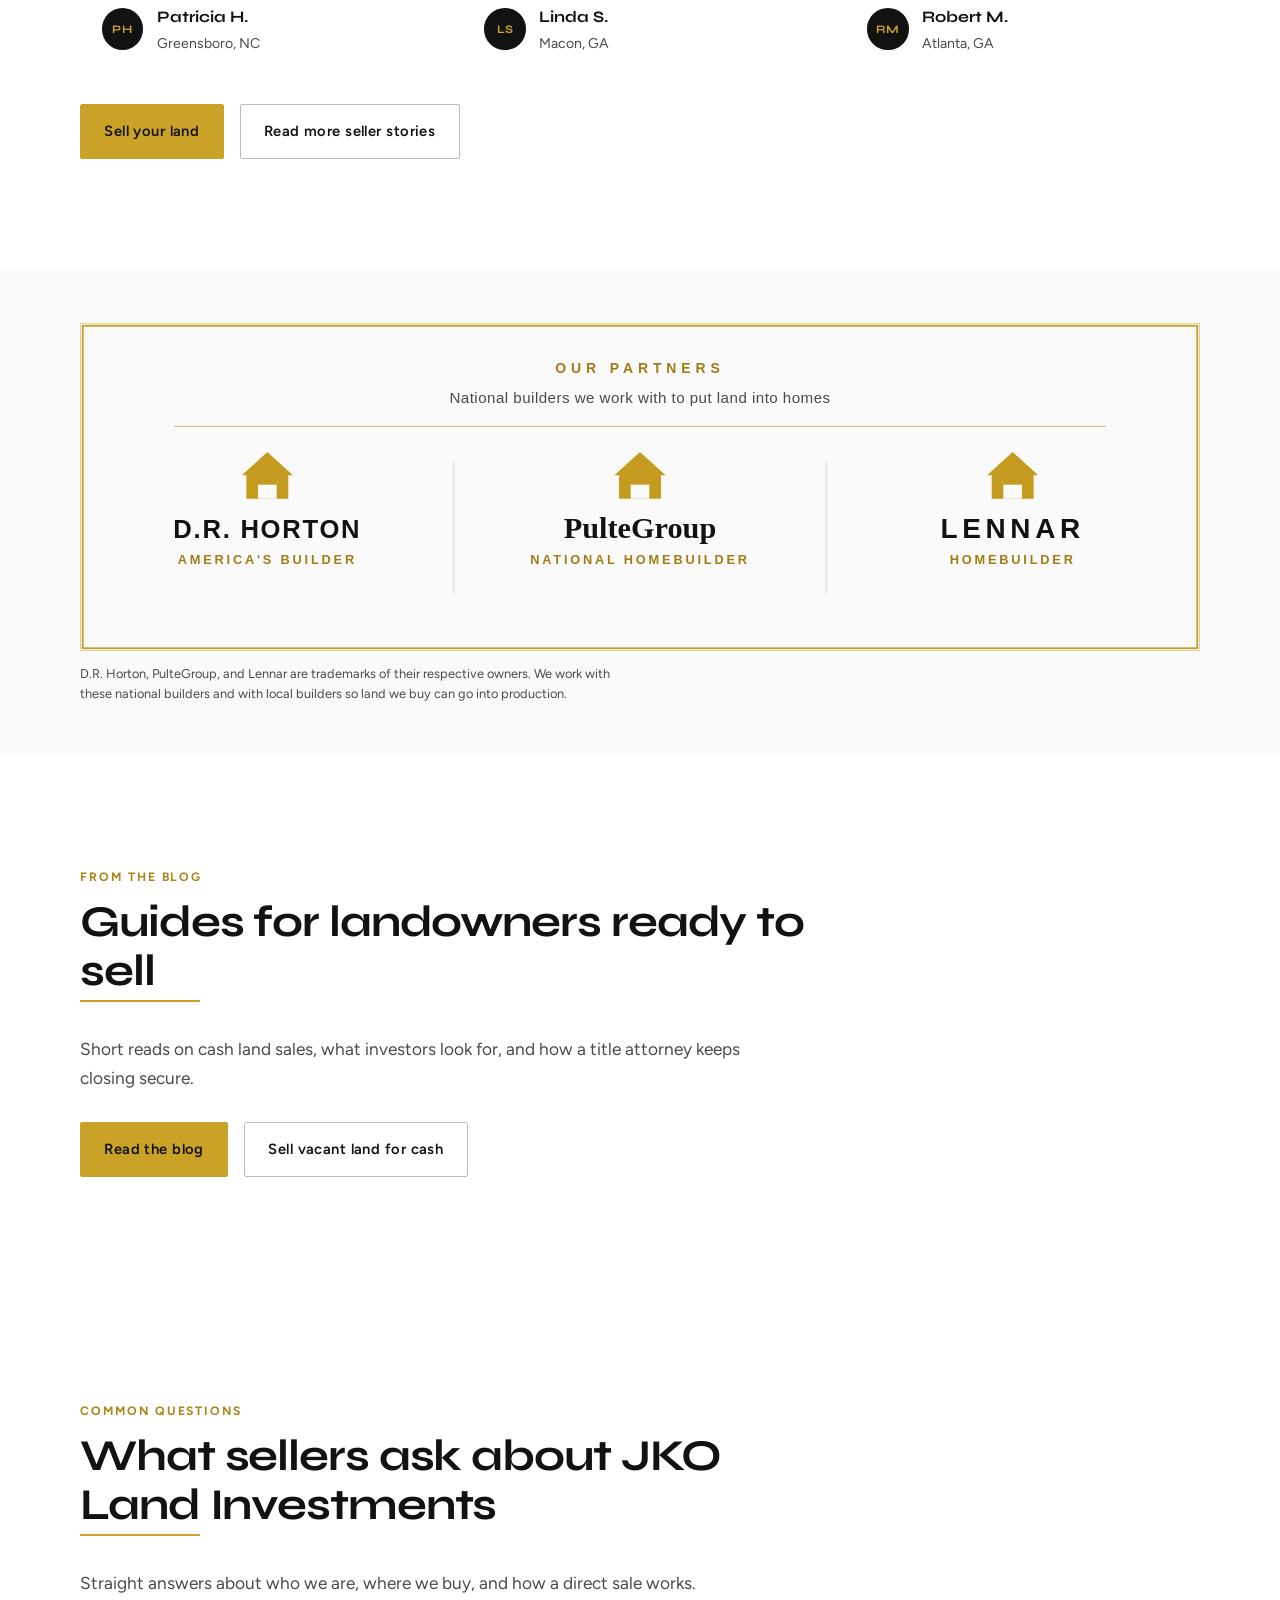
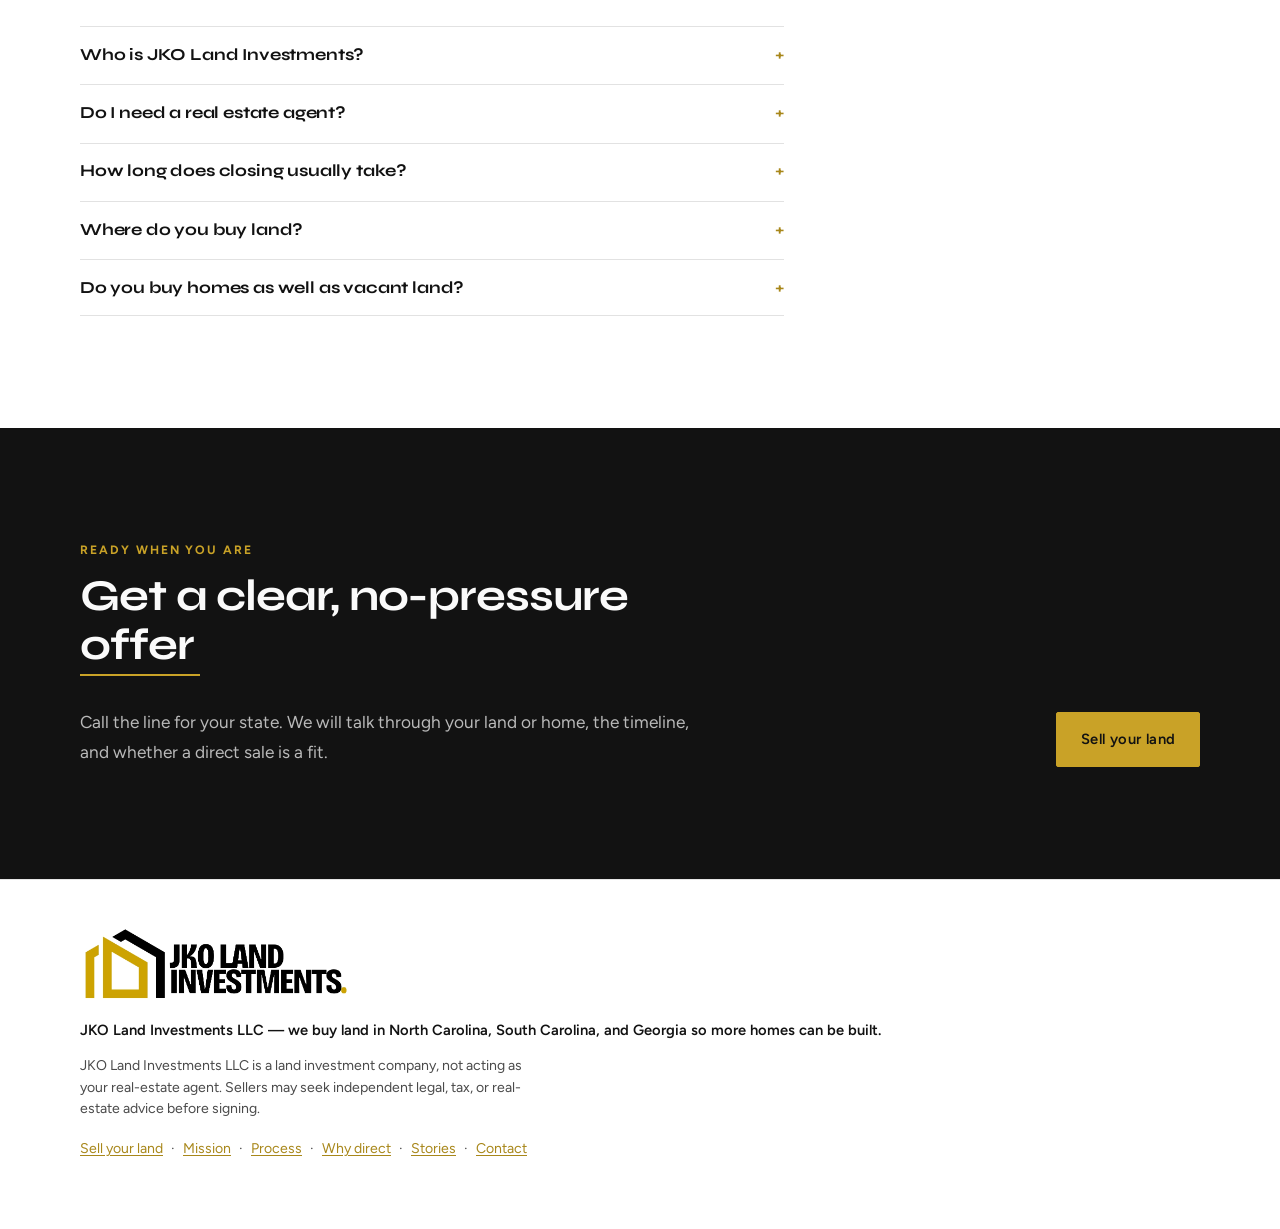
==== commit 753bc0a1: "Set the Google-facing site title to we buy vacant land for cash. Co-authored-by: Cursor <cursoragent" ====
--- a/index.html
+++ b/index.html
@@ -6,42 +6,42 @@
     <script>
       document.documentElement.classList.add("js");
     </script>
-    <title>JKO Land Investments | We Buy Land in NC, SC &amp; GA</title>
+    <title>JKO Land Investments LLC - We buy vacant land for cash.</title>
     <meta
       name="description"
-      content="JKO Land Investments LLC buys unused land and homes directly from owners in North Carolina, South Carolina, and Georgia. Clear offers, no commissions, typical closings in 21–30 days—so more homes can be built."
+      content="JKO Land Investments LLC buys vacant land for cash in North Carolina, South Carolina, and Georgia. Fair offers, no agent hassle, no commissions—typical closings in 21–30 days."
     />
     <meta
       name="keywords"
-      content="JKO Land Investments, JKO Land Investments LLC, sell land, we buy land, vacant land, North Carolina, South Carolina, Georgia, sell lot, cash offer for land"
+      content="JKO Land Investments LLC, we buy vacant land for cash, sell vacant land, cash offer for land, North Carolina, South Carolina, Georgia"
     />
     <link rel="canonical" href="https://jkolandinvestments.com/" />
     <meta name="robots" content="index, follow, max-image-preview:large, max-snippet:-1" />
     <meta name="author" content="JKO Land Investments LLC" />
     <meta property="og:type" content="website" />
-    <meta property="og:site_name" content="JKO Land Investments" />
+    <meta property="og:site_name" content="JKO Land Investments LLC" />
     <meta property="og:locale" content="en_US" />
     <meta property="og:url" content="https://jkolandinvestments.com/" />
     <meta
       property="og:title"
-      content="JKO Land Investments | We Buy Land in NC, SC &amp; GA"
+      content="JKO Land Investments LLC - We buy vacant land for cash."
     />
     <meta
       property="og:description"
-      content="Sell unused land or a home directly to JKO Land Investments. Clear offers, no agent commissions, typical 21–30 day closings in North Carolina, South Carolina, and Georgia."
+      content="Sell vacant land for cash directly to JKO Land Investments LLC. Fair offers, no agent commissions, typical 21–30 day closings in NC, SC, and GA."
     />
     <meta property="og:image" content="https://jkolandinvestments.com/assets/hero.jpg" />
     <meta property="og:image:width" content="974" />
     <meta property="og:image:height" content="1024" />
-    <meta property="og:image:alt" content="JKO Land Investments — we buy land so more homes can be built" />
+    <meta property="og:image:alt" content="JKO Land Investments LLC - We buy vacant land for cash" />
     <meta name="twitter:card" content="summary_large_image" />
     <meta
       name="twitter:title"
-      content="JKO Land Investments | We Buy Land in NC, SC &amp; GA"
+      content="JKO Land Investments LLC - We buy vacant land for cash."
     />
     <meta
       name="twitter:description"
-      content="Sell unused land or a home directly to JKO Land Investments. Clear offers, no commissions, typical 21–30 day closings."
+      content="Sell vacant land for cash. Fair offers, no commissions, typical 21–30 day closings in NC, SC, and GA."
     />
     <meta name="twitter:image" content="https://jkolandinvestments.com/assets/hero.jpg" />
     <link rel="icon" href="assets/logo.png" type="image/png" />
@@ -53,8 +53,8 @@
           {
             "@type": ["Organization", "RealEstateAgent"],
             "@id": "https://jkolandinvestments.com/#organization",
-            "name": "JKO Land Investments",
-            "alternateName": ["JKO Land Investments LLC", "JKO"],
+            "name": "JKO Land Investments LLC",
+            "alternateName": ["JKO Land Investments", "JKO"],
             "legalName": "JKO Land Investments LLC",
             "url": "https://jkolandinvestments.com/",
             "logo": {
@@ -62,8 +62,8 @@
               "url": "https://jkolandinvestments.com/assets/logo.png"
             },
             "image": "https://jkolandinvestments.com/assets/hero.jpg",
-            "slogan": "We buy land so more homes can be built.",
-            "description": "JKO Land Investments LLC buys unused land and homes directly from owners in North Carolina, South Carolina, and Georgia so more homes can be built. Clear offers, no listing commissions, and closings through a licensed title company or attorney—typically in 21–30 days.",
+            "slogan": "We buy vacant land for cash.",
+            "description": "JKO Land Investments LLC buys vacant land for cash from owners in North Carolina, South Carolina, and Georgia. Fair offers, no listing commissions, and closings through a licensed title company or attorney—typically in 21–30 days.",
             "areaServed": [
               { "@type": "State", "name": "North Carolina" },
               { "@type": "State", "name": "South Carolina" },
@@ -106,9 +106,9 @@
             "@type": "WebSite",
             "@id": "https://jkolandinvestments.com/#website",
             "url": "https://jkolandinvestments.com/",
-            "name": "JKO Land Investments",
-            "alternateName": "JKO Land Investments LLC",
-            "description": "JKO Land Investments buys land in North Carolina, South Carolina, and Georgia so more homes can be built.",
+            "name": "JKO Land Investments LLC",
+            "alternateName": "JKO Land Investments",
+            "description": "JKO Land Investments LLC - We buy vacant land for cash.",
             "publisher": { "@id": "https://jkolandinvestments.com/#organization" },
             "inLanguage": "en-US"
           },
@@ -116,10 +116,10 @@
             "@type": "WebPage",
             "@id": "https://jkolandinvestments.com/#webpage",
             "url": "https://jkolandinvestments.com/",
-            "name": "JKO Land Investments | We Buy Land in NC, SC & GA",
+            "name": "JKO Land Investments LLC - We buy vacant land for cash.",
             "isPartOf": { "@id": "https://jkolandinvestments.com/#website" },
             "about": { "@id": "https://jkolandinvestments.com/#organization" },
-            "description": "JKO Land Investments LLC buys unused land and homes directly from owners in North Carolina, South Carolina, and Georgia. Clear offers, no commissions, and typical closings in 21–30 days—so more homes can be built.",
+            "description": "JKO Land Investments LLC buys vacant land for cash in North Carolina, South Carolina, and Georgia. Fair offers, no commissions, typical closings in 21–30 days.",
             "inLanguage": "en-US",
             "primaryImageOfPage": {
               "@type": "ImageObject",
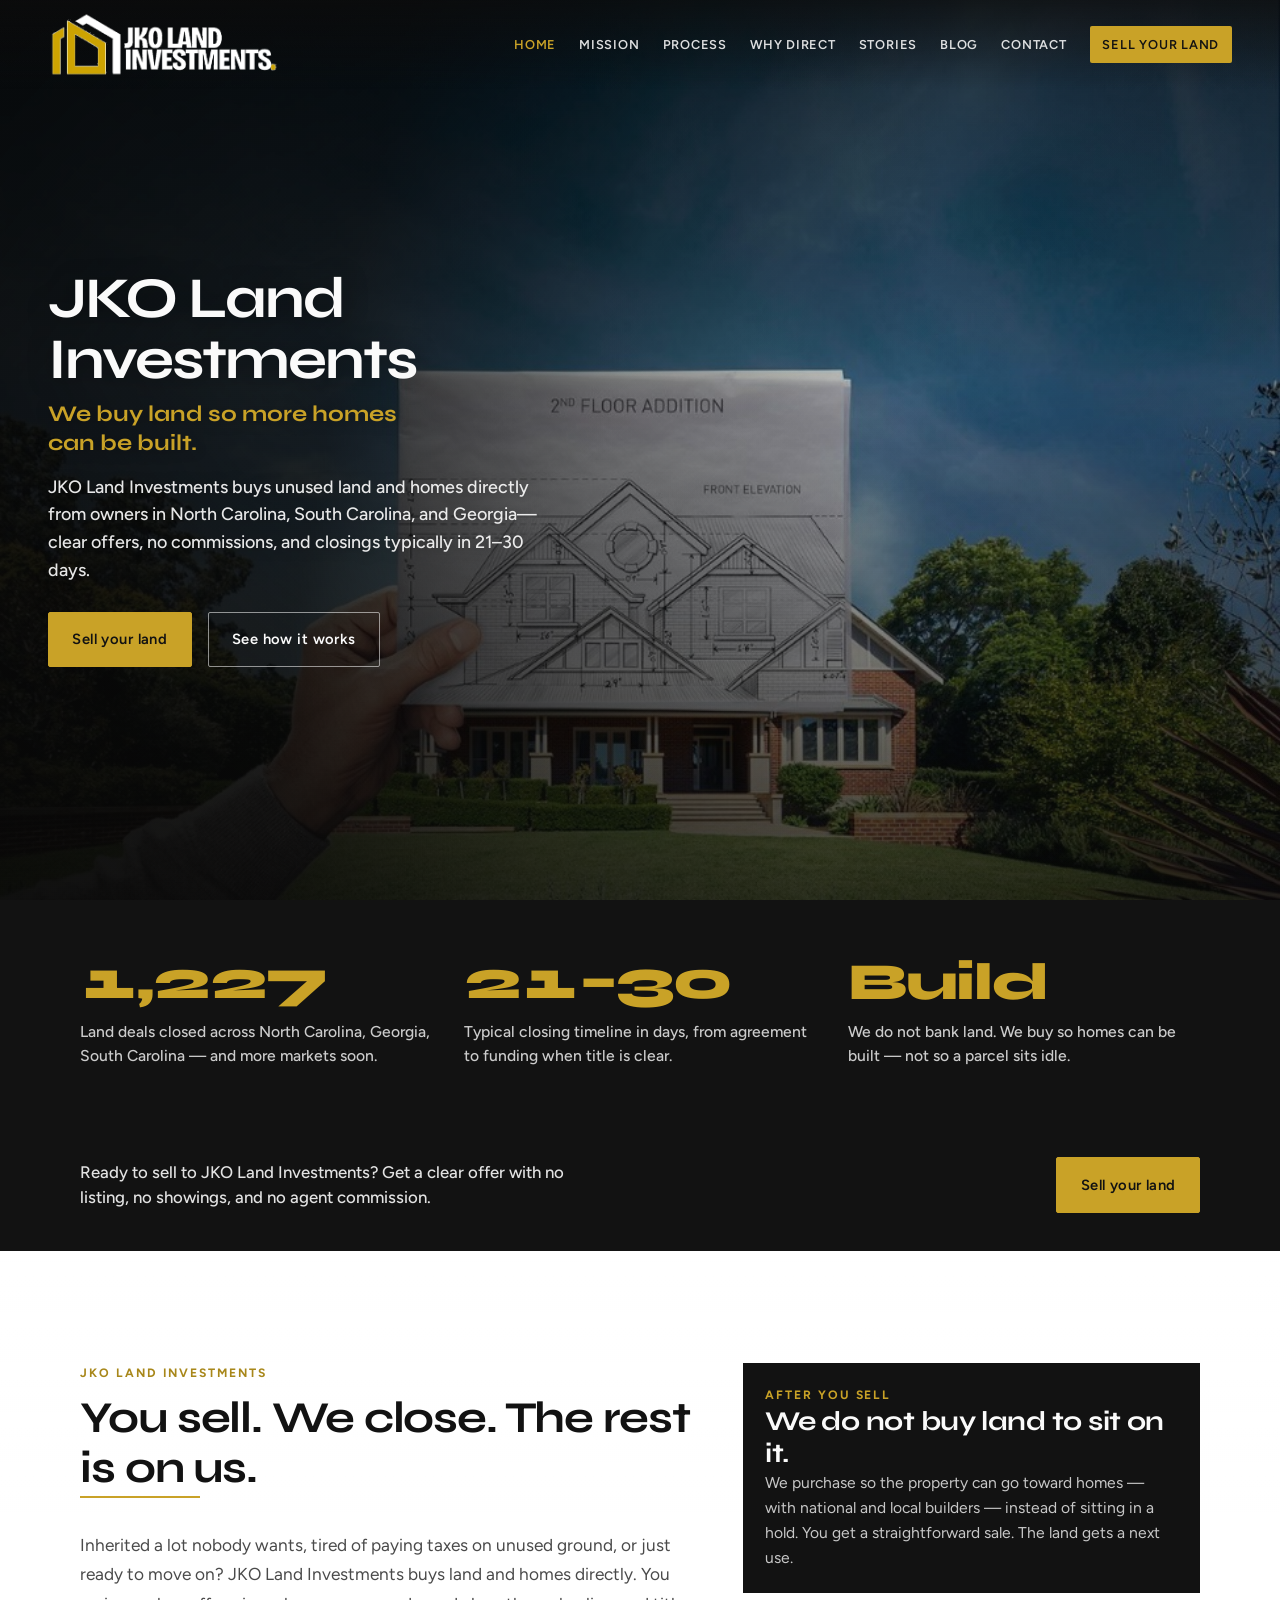
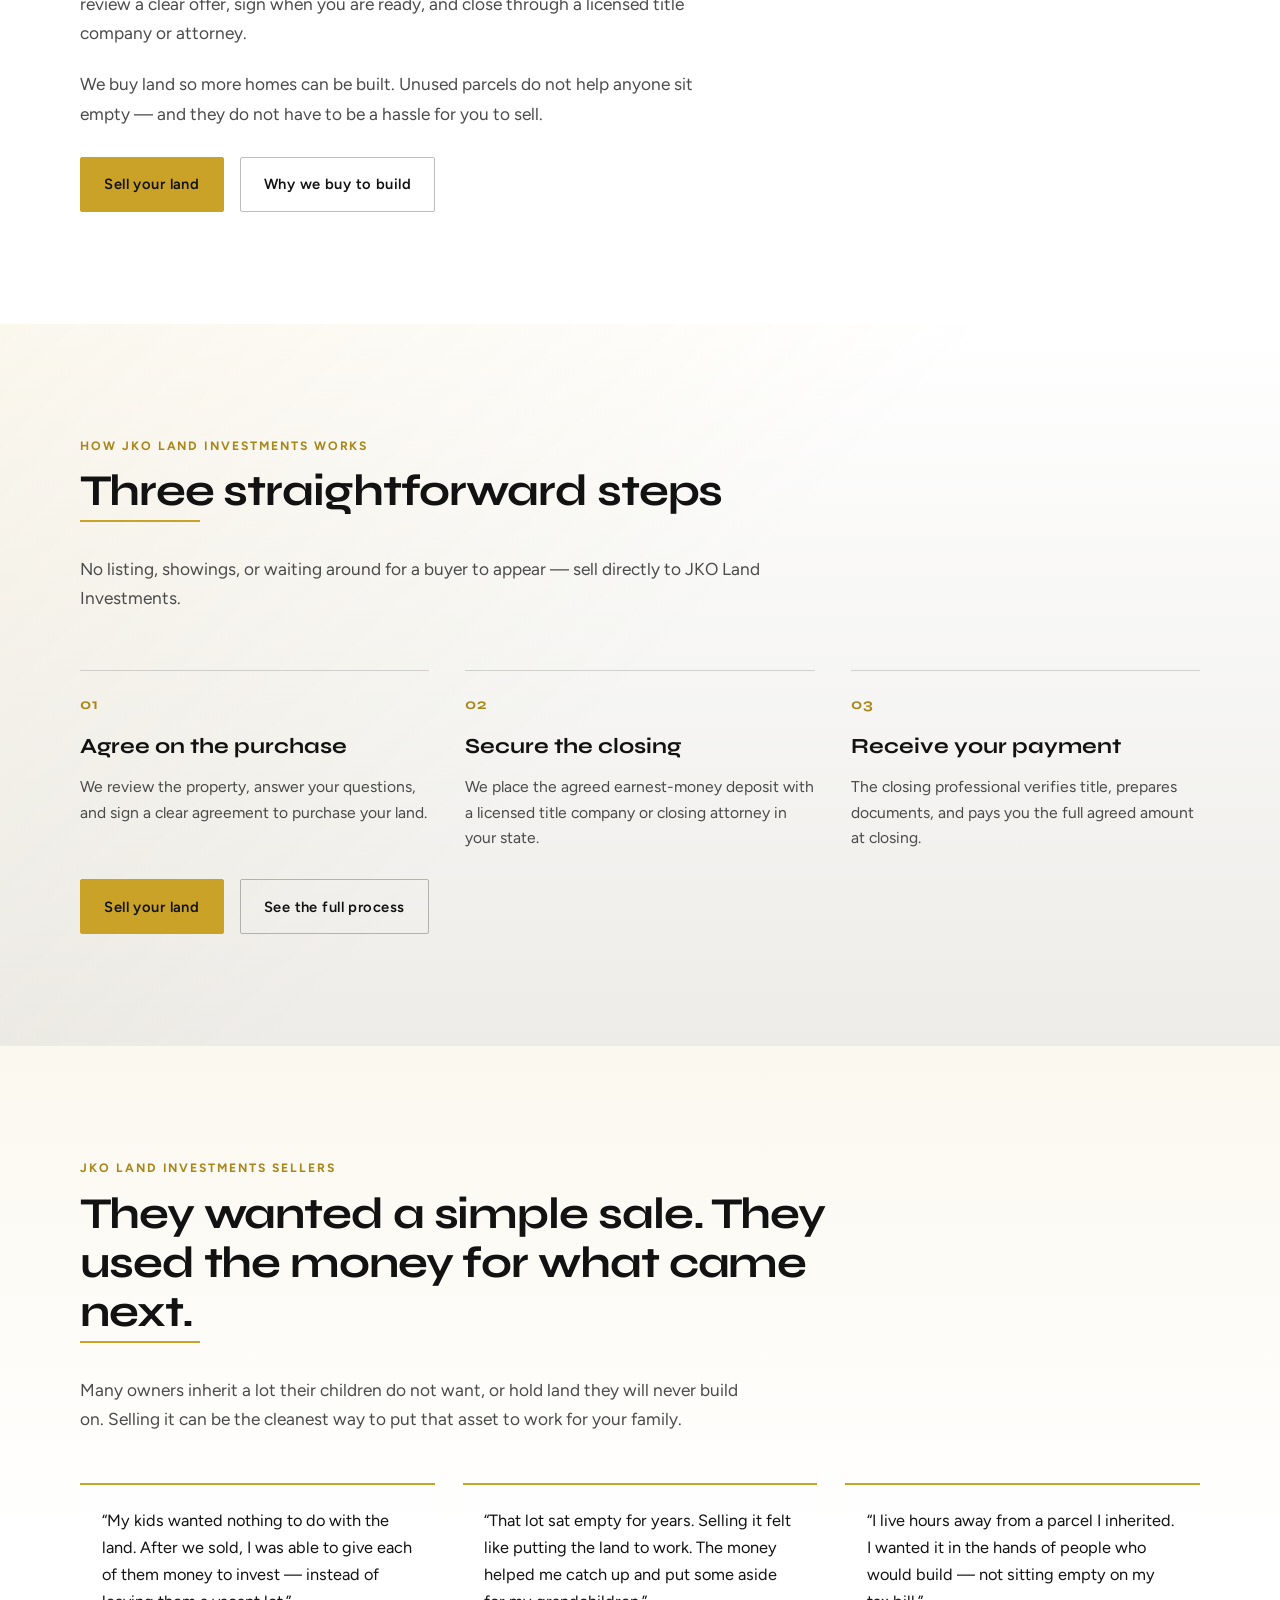
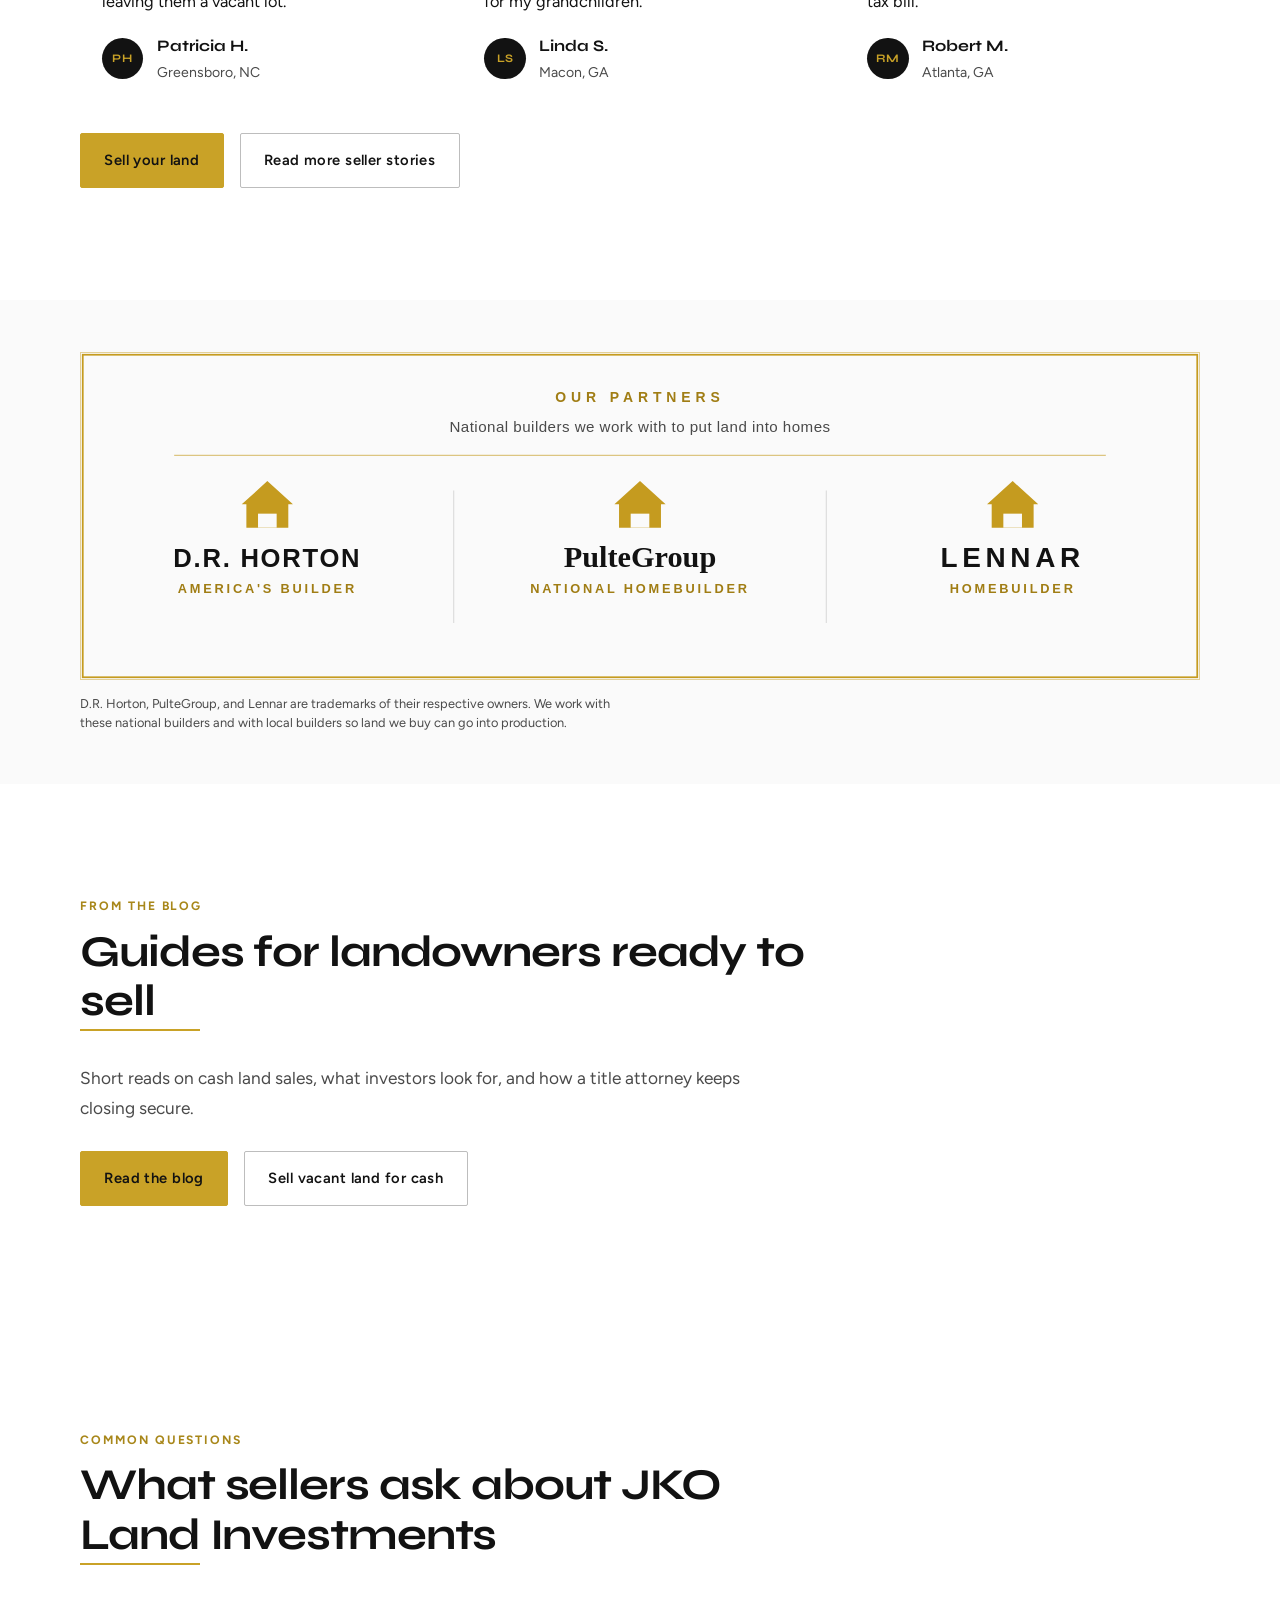
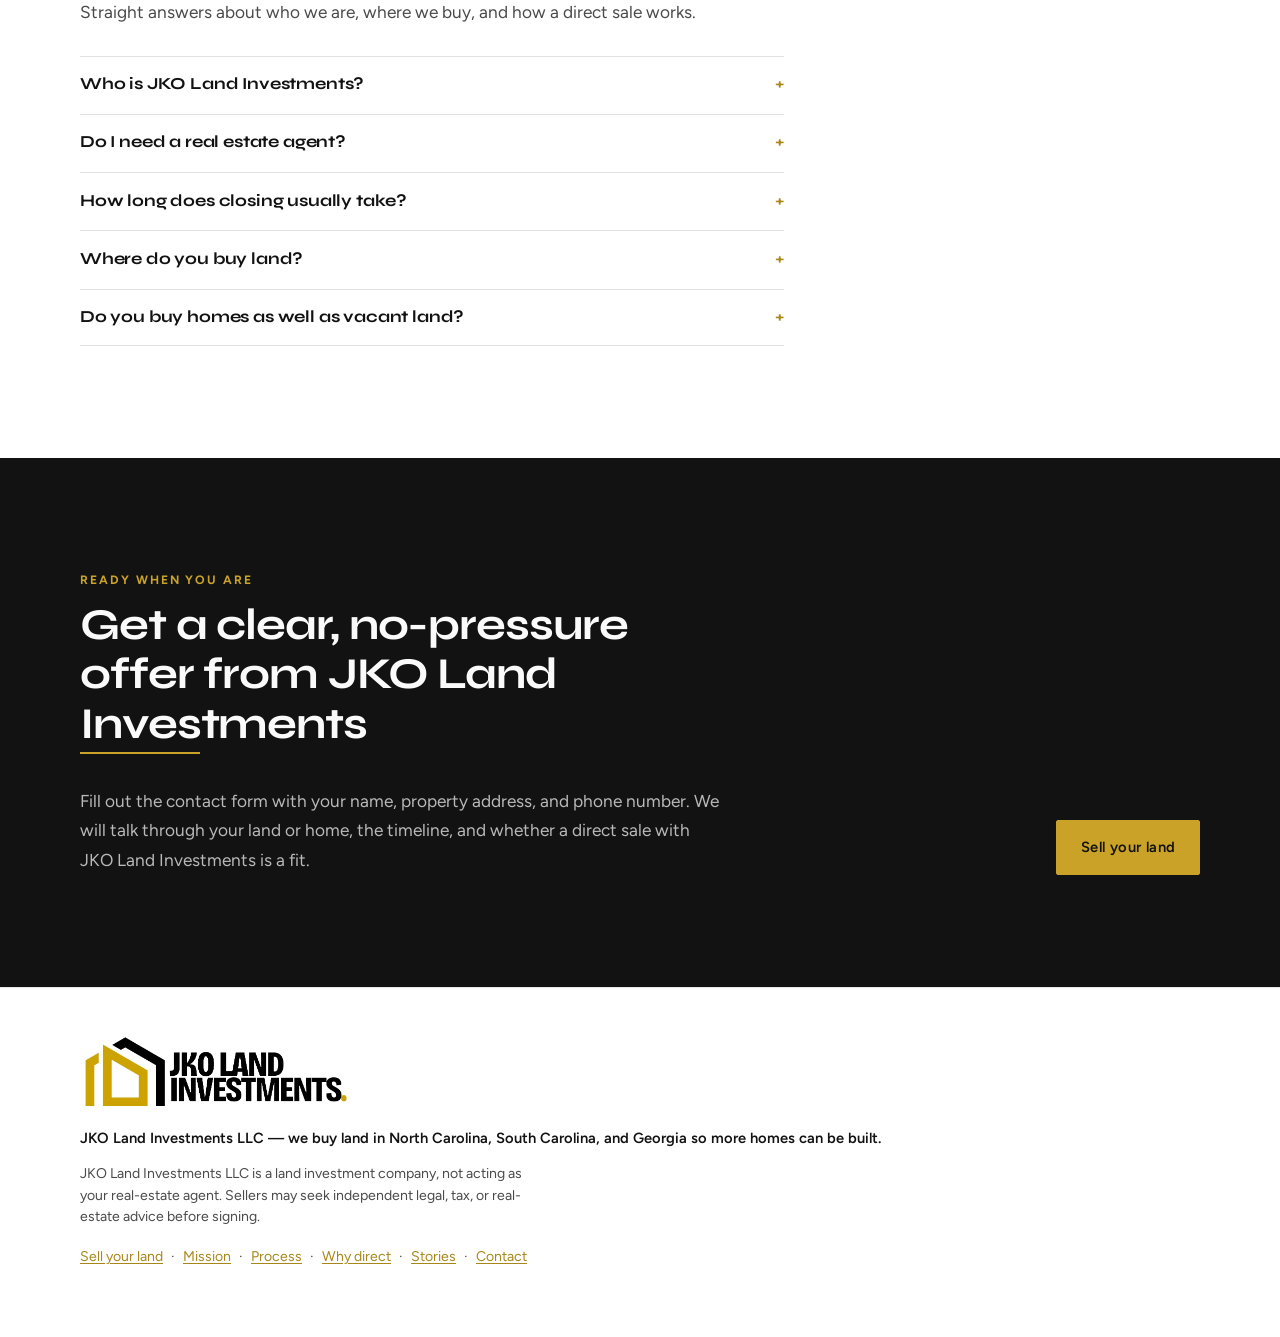
==== commit a42c6499: "Replace public phone numbers with a contact form that saves leads. Sellers submit name, property add" ====
--- a/index.html
+++ b/index.html
@@ -44,8 +44,6 @@
       content="Sell vacant land for cash. Fair offers, no commissions, typical 21–30 day closings in NC, SC, and GA."
     />
     <meta name="twitter:image" content="https://jkolandinvestments.com/assets/hero.jpg" />
-    <link rel="icon" href="assets/logo.png" type="image/png" />
-    <link rel="apple-touch-icon" href="assets/logo.png" />
     <script type="application/ld+json">
       {
         "@context": "https://schema.org",
@@ -56,6 +54,7 @@
             "name": "JKO Land Investments LLC",
             "alternateName": ["JKO Land Investments", "JKO"],
             "legalName": "JKO Land Investments LLC",
+            "email": "acquisitions@jkolandinvestments.com",
             "url": "https://jkolandinvestments.com/",
             "logo": {
               "@type": "ImageObject",
@@ -72,24 +71,11 @@
             "contactPoint": [
               {
                 "@type": "ContactPoint",
-                "telephone": "+1-980-777-7839",
+                "email": "acquisitions@jkolandinvestments.com",
                 "contactType": "sales",
-                "areaServed": "US-NC",
-                "availableLanguage": "English"
-              },
-              {
-                "@type": "ContactPoint",
-                "telephone": "+1-470-970-6388",
-                "contactType": "sales",
-                "areaServed": "US-GA",
-                "availableLanguage": "English"
-              },
-              {
-                "@type": "ContactPoint",
-                "telephone": "+1-854-746-9535",
-                "contactType": "sales",
-                "areaServed": "US-SC",
-                "availableLanguage": "English"
+                "areaServed": ["US-NC", "US-SC", "US-GA"],
+                "availableLanguage": "English",
+                "url": "https://jkolandinvestments.com/contact.html"
               }
             ],
             "knowsAbout": [
@@ -175,14 +161,20 @@
         ]
       }
     </script>
+    <link rel="icon" href="assets/favicon.ico" sizes="any" />
+    <link rel="icon" type="image/png" sizes="32x32" href="assets/favicon.png" />
+    <link rel="icon" type="image/png" sizes="48x48" href="assets/favicon-48.png" />
+    <link rel="apple-touch-icon" sizes="180x180" href="assets/apple-touch-icon.png" />
+    <link rel="manifest" href="site.webmanifest" />
+    <meta name="theme-color" content="#c9a227" />
     <link rel="preconnect" href="https://fonts.googleapis.com" />
     <link rel="preconnect" href="https://fonts.gstatic.com" crossorigin />
     <link
       href="https://fonts.googleapis.com/css2?family=Figtree:wght@400;500;600;700&family=Syne:wght@600;700;800&display=swap"
       rel="stylesheet"
     />
-    <link rel="stylesheet" href="styles.css?v=20260908blog" />
-    <script defer src="script.js?v=20260908blog"></script>
+    <link rel="stylesheet" href="styles.css?v=20260912favicon" />
+    <script defer src="script.js?v=20260912favicon"></script>
   </head>
   <body>
     <a class="skip-link" href="#main">Skip to content</a>
@@ -239,18 +231,12 @@
           <div class="hero-veil"></div>
         </div>
         <div class="hero-content">
-          <img
-            class="hero-logo"
-            src="assets/logo-light.png"
-            alt="JKO Land Investments"
-            width="799"
-            height="318"
-          />
-          <h1>We buy land so more homes can be built.</h1>
+          <h1>JKO Land Investments</h1>
+          <p class="hero-purpose">We buy land so more homes can be built.</p>
           <p class="lede">
-            We buy unused land and homes directly from owners in North Carolina,
-            South Carolina, and Georgia—clear offers, no commissions, and
-            closings typically in 21–30 days.
+            JKO Land Investments buys unused land and homes directly from owners
+            in North Carolina, South Carolina, and Georgia—clear offers, no
+            commissions, and closings typically in 21–30 days.
           </p>
           <div class="cta-group">
             <a class="btn btn-primary" href="contact.html">Sell your land</a>
@@ -288,8 +274,8 @@
       <section class="cta-band" aria-label="Sell your land">
         <div class="cta-band-inner reveal" data-reveal>
           <p>
-            Ready to sell? Get a clear offer with no listing, no showings, and
-            no agent commission.
+            Ready to sell to JKO Land Investments? Get a clear offer with no
+            listing, no showings, and no agent commission.
           </p>
           <a class="btn btn-primary" href="contact.html">Sell your land</a>
         </div>
@@ -299,15 +285,15 @@
         <div class="section-inner">
           <div class="mission-split">
             <header class="section-header reveal" data-reveal>
-              <p class="eyebrow">A simpler sale</p>
+              <p class="eyebrow">JKO Land Investments</p>
               <h2 class="section-title" data-title>
                 You sell. We close. The rest is on us.
               </h2>
               <p class="section-lede">
                 Inherited a lot nobody wants, tired of paying taxes on unused
-                ground, or just ready to move on? We buy land and homes
-                directly. You review a clear offer, sign when you are ready, and
-                close through a licensed title company or attorney.
+                ground, or just ready to move on? JKO Land Investments buys land
+                and homes directly. You review a clear offer, sign when you are
+                ready, and close through a licensed title company or attorney.
               </p>
               <p class="section-lede">
                 We buy land so more homes can be built. Unused parcels do not
@@ -337,10 +323,11 @@
       <section class="section process">
         <div class="section-inner">
           <header class="section-header reveal" data-reveal>
-            <p class="eyebrow">How it works</p>
+            <p class="eyebrow">How JKO Land Investments works</p>
             <h2 class="section-title" data-title>Three straightforward steps</h2>
             <p class="section-lede">
-              No listing, showings, or waiting around for a buyer to appear.
+              No listing, showings, or waiting around for a buyer to appear —
+              sell directly to JKO Land Investments.
             </p>
           </header>
 
@@ -382,7 +369,7 @@
       <section class="section trust">
         <div class="section-inner">
           <header class="section-header reveal" data-reveal>
-            <p class="eyebrow">Seller stories</p>
+            <p class="eyebrow">JKO Land Investments sellers</p>
             <h2 class="section-title" data-title>
               They wanted a simple sale. They used the money for what came next.
             </h2>
@@ -526,9 +513,9 @@
             <details class="faq-item reveal" data-reveal style="--delay: 180ms">
               <summary>Where do you buy land?</summary>
               <p>
-                North Carolina, South Carolina, and Georgia. Call the phone
-                number for your state on our
-                <a href="contact.html">contact page</a>.
+                North Carolina, South Carolina, and Georgia. Share your property
+                details on our
+                <a href="contact.html">contact form</a>.
               </p>
             </details>
             <details class="faq-item reveal" data-reveal style="--delay: 240ms">
@@ -547,11 +534,13 @@
           <div>
             <p class="eyebrow">Ready when you are</p>
             <h2 class="section-title" data-title>
-              Get a clear, no-pressure offer
+              Get a clear, no-pressure offer from JKO Land Investments
             </h2>
             <p class="section-lede">
-              Call the line for your state. We will talk through your land or
-              home, the timeline, and whether a direct sale is a fit.
+              Fill out the contact form with your name, property address, and
+              phone number. We will talk through your land or home, the
+              timeline, and whether a direct sale with JKO Land Investments is a
+              fit.
             </p>
           </div>
           <a class="btn btn-primary" href="contact.html">Sell your land</a>
--- a/styles.css
+++ b/styles.css
@@ -90,7 +90,7 @@
   position: relative;
   z-index: 22;
   display: block;
-  width: clamp(8.5rem, 28vw, 12.5rem);
+  width: clamp(10rem, 32vw, 14.5rem);
   flex-shrink: 0;
 }
 
@@ -309,36 +309,25 @@
   animation: hero-rise 1.1s var(--ease) both;
 }
 
-.hero-logo {
-  display: block;
-  width: clamp(14rem, 48vw, 22rem);
-  max-width: 100%;
-  height: auto;
-  margin: 0 0 1.35rem;
-  object-fit: contain;
-  object-position: left center;
-  filter: drop-shadow(0 2px 18px rgba(0, 0, 0, 0.35));
-}
-
 .hero h1 {
   font-family: var(--font-display);
-  font-size: clamp(1.85rem, 4.2vw, 2.85rem);
-  font-weight: 700;
-  line-height: 1.12;
-  letter-spacing: -0.03em;
-  margin: 0 0 0.7rem;
-  max-width: 16ch;
+  font-size: clamp(2.35rem, 5.5vw, 3.6rem);
+  font-weight: 700;
+  line-height: 1.05;
+  letter-spacing: -0.035em;
+  margin: 0 0 0.55rem;
+  max-width: 11ch;
   text-shadow: 0 2px 24px rgba(0, 0, 0, 0.35);
 }
 
 .hero-purpose {
-  margin: 0 0 0.85rem;
-  font-family: var(--font-display);
-  font-size: clamp(1.05rem, 2.1vw, 1.28rem);
+  margin: 0 0 0.95rem;
+  font-family: var(--font-display);
+  font-size: clamp(1.12rem, 2.3vw, 1.4rem);
   font-weight: 700;
   line-height: 1.3;
   color: var(--gold);
-  max-width: 28ch;
+  max-width: 22ch;
   text-shadow: 0 1px 14px rgba(0, 0, 0, 0.35);
 }
 
@@ -982,89 +971,154 @@
   padding-top: 0.5rem;
 }
 
-.contact .phone-list li {
-  border-top-color: rgba(18, 18, 18, 0.14);
-}
-
-.contact .phone-region {
-  color: var(--ink-soft);
-}
-
-.contact .phone-number {
-  color: var(--ink);
-}
-
-.contact .phone-number:hover,
-.contact .phone-number:focus-visible {
+.contact-layout {
+  display: grid;
+  gap: clamp(2rem, 5vw, 3rem);
+  align-items: start;
+}
+
+@media (min-width: 900px) {
+  .contact-layout {
+    grid-template-columns: minmax(0, 0.95fr) minmax(0, 1.05fr);
+    gap: clamp(2.5rem, 5vw, 4rem);
+  }
+}
+
+.contact-email-note {
+  margin: 1.25rem 0 0;
+  color: var(--ink-soft);
+  font-size: 0.98rem;
+  line-height: 1.55;
+}
+
+.contact-email-note a {
+  color: var(--ink);
+  text-decoration: underline;
+  text-underline-offset: 0.15em;
+}
+
+.contact-email-note a:hover,
+.contact-email-note a:focus-visible {
   color: var(--gold-deep);
 }
 
-.contact .partners-line {
-  border-top-color: rgba(197, 155, 31, 0.55);
-}
-
-.contact .partners-label {
-  color: var(--gold-deep);
-}
-
-/* —— Team —— */
-
-.phone-block {
-  margin-top: clamp(2rem, 5vw, 2.75rem);
-  max-width: 28rem;
-}
-
-.phone-list {
-  list-style: none;
+.contact-form {
+  display: grid;
+  gap: 1.1rem;
+  padding: clamp(1.35rem, 3vw, 1.85rem);
+  background: var(--white);
+  border: 1px solid rgba(18, 18, 18, 0.1);
+  border-radius: 4px;
+  box-shadow: 0 18px 40px rgba(18, 18, 18, 0.06);
+}
+
+.form-honeypot {
+  position: absolute;
+  left: -10000px;
+  top: auto;
+  width: 1px;
+  height: 1px;
+  overflow: hidden;
+}
+
+.form-field {
+  display: grid;
+  gap: 0.4rem;
+}
+
+.form-field label,
+.form-fieldset legend {
+  font-size: 0.82rem;
+  font-weight: 700;
+  letter-spacing: 0.04em;
+  text-transform: uppercase;
+  color: var(--ink-soft);
+}
+
+.form-field .optional {
+  font-weight: 500;
+  letter-spacing: 0;
+  text-transform: none;
+  color: rgba(18, 18, 18, 0.45);
+}
+
+.form-field input,
+.form-field textarea {
+  width: 100%;
+  padding: 0.85rem 0.95rem;
+  border: 1px solid rgba(18, 18, 18, 0.16);
+  border-radius: 3px;
+  background: var(--paper);
+  color: var(--ink);
+  font-family: var(--font-body);
+  font-size: 1rem;
+  line-height: 1.4;
+  transition:
+    border-color 0.25s var(--ease),
+    background 0.25s var(--ease);
+}
+
+.form-field textarea {
+  resize: vertical;
+  min-height: 6.5rem;
+}
+
+.form-field input:focus,
+.form-field textarea:focus {
+  outline: none;
+  border-color: var(--gold-deep);
+  background: var(--white);
+}
+
+.form-fieldset {
   margin: 0;
   padding: 0;
-  display: grid;
-  gap: 1.15rem;
-}
-
-.phone-list li {
-  display: grid;
-  gap: 0.2rem;
-  padding-top: 1rem;
-  border-top: 1px solid rgba(250, 250, 250, 0.16);
-}
-
-.phone-region {
-  font-size: 0.78rem;
-  font-weight: 700;
-  letter-spacing: 0.12em;
-  text-transform: uppercase;
-  color: rgba(250, 250, 250, 0.55);
-}
-
-.phone-number {
-  font-family: var(--font-display);
-  font-size: clamp(1.45rem, 3vw, 1.85rem);
-  font-weight: 700;
-  letter-spacing: -0.02em;
-  color: var(--white);
-  transition: color 0.25s var(--ease);
-}
-
-.phone-number:hover,
-.phone-number:focus-visible {
-  color: var(--gold);
-}
-
-.partners-line {
-  margin-top: clamp(2.25rem, 5vw, 3rem);
-  padding-top: 1.35rem;
-  border-top: 1px solid rgba(197, 155, 31, 0.45);
-  max-width: 28rem;
-}
-
-.partners-label {
-  margin: 0 0 0.35rem;
-  font-size: 0.78rem;
-  font-weight: 700;
-  letter-spacing: 0.12em;
-  text-transform: uppercase;
-  color: var(--gold);
+  border: 0;
+  display: grid;
+  gap: 0.65rem;
+}
+
+.form-radios {
+  display: flex;
+  flex-wrap: wrap;
+  gap: 0.65rem 1.1rem;
+}
+
+.form-radio {
+  display: inline-flex;
+  align-items: center;
+  gap: 0.45rem;
+  font-size: 0.98rem;
+  font-weight: 500;
+  color: var(--ink);
+  cursor: pointer;
+}
+
+.form-radio input {
+  accent-color: var(--gold-deep);
+}
+
+.form-status {
+  margin: 0;
+  padding: 0.75rem 0.9rem;
+  border-radius: 3px;
+  font-size: 0.95rem;
+  line-height: 1.45;
+}
+
+.form-status[data-status="success"] {
+  background: rgba(201, 162, 39, 0.14);
+  color: var(--ink);
+}
+
+.form-status[data-status="error"] {
+  background: rgba(138, 58, 58, 0.1);
+  color: #8a3a3a;
+}
+
+.contact-form .btn {
+  justify-self: start;
+  margin-top: 0.25rem;
 }
 
 /* —— Team —— */
